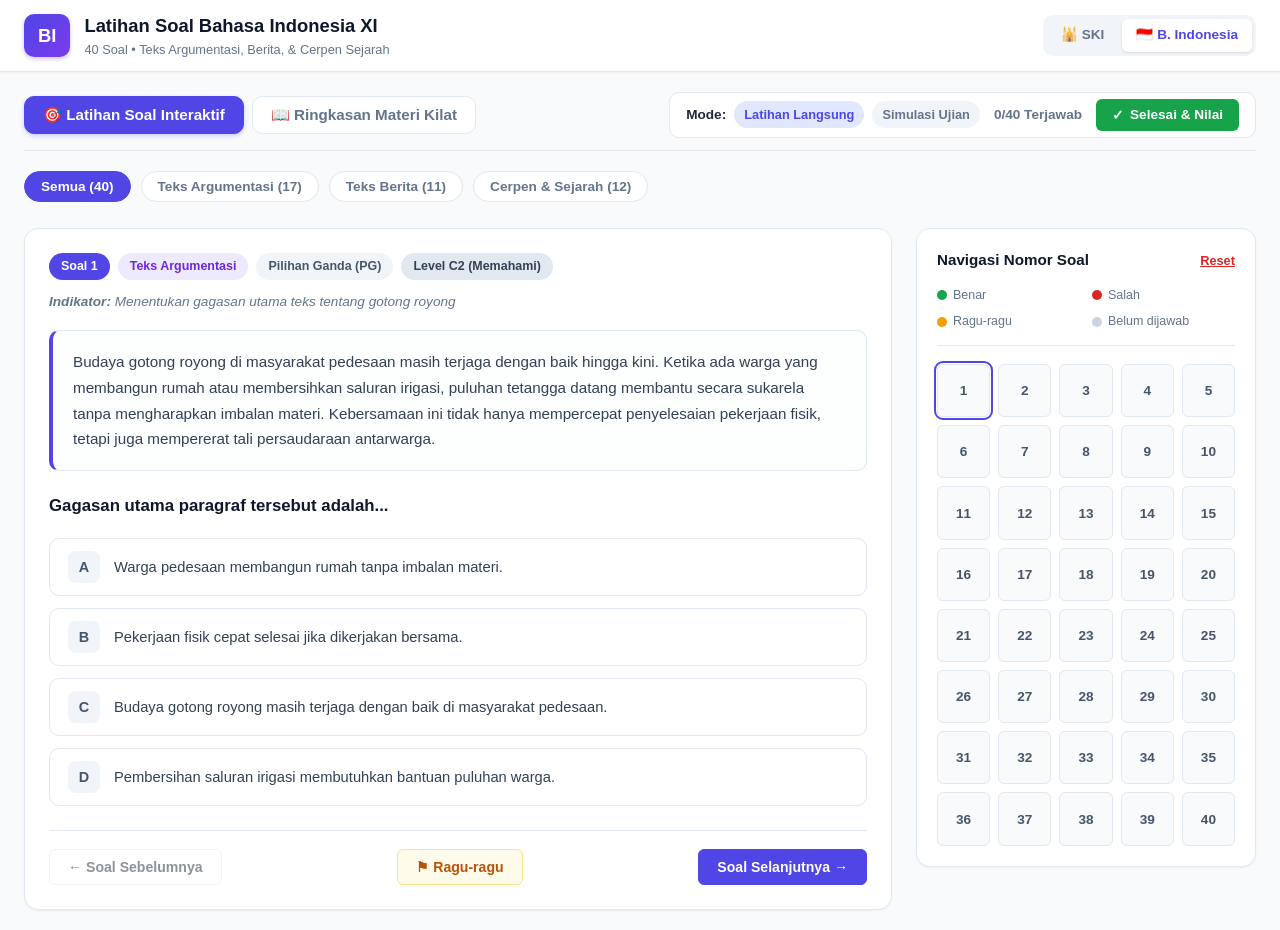
==== bahasa-indonesia.html @ 8806f946 "Add files via upload" ====
<!DOCTYPE html>
<html lang="id">
<head>
  <meta charset="UTF-8">
  <meta name="viewport" content="width=device-width, initial-scale=1.0">
  <title>Latihan Soal & Ringkasan Bahasa Indonesia Kelas XI</title>
  <link rel="stylesheet" href="style.css">
</head>
<body>

  <!-- TOP NAVBAR -->
  <header class="top-navbar">
    <a href="index.html" class="nav-brand">
      <div class="brand-badge" style="background: linear-gradient(135deg, #4f46e5, #7c3aed);">BI</div>
      <div class="brand-text">
        <h1>Latihan Soal Bahasa Indonesia XI</h1>
        <p>40 Soal • Teks Argumentasi, Berita, & Cerpen Sejarah</p>
      </div>
    </a>

    <div class="nav-actions">
      <!-- Switch Mapel -->
      <div class="subject-switch">
        <a href="ski.html" class="subject-btn">🕌 SKI</a>
        <a href="bahasa-indonesia.html" class="subject-btn active">🇮🇩 B. Indonesia</a>
      </div>
    </div>
  </header>

  <!-- MAIN CONTAINER -->
  <main class="app-container">

    <!-- VIEW TABS & MODE TOGGLE -->
    <div class="view-tabs">
      <div class="tab-group">
        <button id="tab-soal-btn" class="tab-btn active">🎯 Latihan Soal Interaktif</button>
        <button id="tab-ringkasan-btn" class="tab-btn">📖 Ringkasan Materi Kilat</button>
      </div>

      <div class="mode-control">
        <div class="mode-toggle">
          <span>Mode:</span>
          <span id="mode-latihan" class="mode-pill active" title="Tampilkan pembahasan langsung setelah memilih jawaban">Latihan Langsung</span>
          <span id="mode-ujian" class="mode-pill" title="Hitung nilai di akhir ujian">Simulasi Ujian</span>
        </div>
        <div class="progress-text" id="progress-count">0/40 Terjawab</div>
        <button id="finish-btn" class="finish-btn">
          <span>✓</span> Selesai & Nilai
        </button>
      </div>
    </div>

    <!-- VIEW 1: LATIHAN SOAL CBT -->
    <div id="view-soal">
      <!-- Kategori Filter Bar -->
      <div class="filter-bar" id="filter-bar">
        <!-- Rendered via JavaScript -->
      </div>

      <!-- CBT Quiz Grid (2 Kolom: Kiri Soal, Kanan Navigasi) -->
      <div class="quiz-grid">
        <!-- Kolom Kiri: Kartu Soal -->
        <section class="question-card">
          <div id="question-container">
            <!-- Rendered via JavaScript -->
          </div>

          <!-- Tombol Navigasi Bawah -->
          <div class="quiz-actions">
            <button id="btn-prev" class="action-btn">← Soal Sebelumnya</button>
            <button id="btn-doubt" class="action-btn btn-doubt">⚑ Ragu-ragu</button>
            <button id="btn-next" class="action-btn btn-primary">Soal Selanjutnya →</button>
          </div>
        </section>

        <!-- Kolom Kanan: Navigasi Nomor Soal -->
        <aside class="sidebar-nav">
          <div class="sidebar-header">
            <h3>Navigasi Nomor Soal</h3>
            <button id="reset-btn" class="reset-btn">Reset</button>
          </div>

          <!-- Legenda -->
          <div class="nav-legend">
            <div class="legend-item"><div class="legend-dot dot-green"></div> Benar</div>
            <div class="legend-item"><div class="legend-dot dot-red"></div> Salah</div>
            <div class="legend-item"><div class="legend-dot dot-yellow"></div> Ragu-ragu</div>
            <div class="legend-item"><div class="legend-dot dot-gray"></div> Belum dijawab</div>
          </div>

          <!-- Grid Nomor 1 - 40 -->
          <div class="number-grid" id="number-grid">
            <!-- Rendered via JavaScript -->
          </div>
        </aside>
      </div>
    </div>

    <!-- VIEW 2: RINGKASAN MATERI KILAT -->
    <div id="view-ringkasan" style="display: none;">
      <div class="summary-container" id="summary-content">
        <!-- Rendered via JavaScript -->
      </div>
    </div>

  </main>

  <!-- DATA & APP SCRIPTS -->
  <script src="data-indo.js"></script>
  <script src="app.js"></script>
  <script>
    document.addEventListener("DOMContentLoaded", () => {
      new ExamApp({
        subject: "INDO",
        summaryData: INDO_SUMMARY,
        questionsData: INDO_QUESTIONS,
        categories: ["Teks Argumentasi", "Teks Berita", "Cerpen & Sejarah"]
      });
    });
  </script>
</body>
</html>
---- style.css ----
/* STYLING PERSIS SESUAI KONSEP GAMBAR: BERSIH, CEPAT, SIMPLE, MINIMALIS */
:root {
  --primary: #4f46e5;
  --primary-light: #eef2ff;
  --primary-hover: #4338ca;
  --accent-purple: #7c3aed;
  --bg-main: #f8fafc;
  --bg-card: #ffffff;
  --text-main: #1e293b;
  --text-muted: #64748b;
  --border-color: #e2e8f0;
  --success: #16a34a;
  --success-bg: #f0fdf4;
  --danger: #dc2626;
  --danger-bg: #fef2f2;
  --warning: #f59e0b;
  --warning-bg: #fffbeb;
  --radius-sm: 6px;
  --radius-md: 10px;
  --radius-lg: 14px;
  --shadow-sm: 0 1px 2px rgba(0,0,0,0.05);
  --shadow-md: 0 4px 6px -1px rgba(0,0,0,0.07), 0 2px 4px -2px rgba(0,0,0,0.05);
}

* {
  box-sizing: border-box;
  margin: 0;
  padding: 0;
  font-family: -apple-system, BlinkMacSystemFont, "Segoe UI", Roboto, "Helvetica Neue", Arial, sans-serif;
}

body {
  background-color: var(--bg-main);
  color: var(--text-main);
  line-height: 1.5;
  min-height: 100vh;
}

/* TOP NAVBAR */
.top-navbar {
  background: #ffffff;
  border-bottom: 1px solid var(--border-color);
  padding: 12px 24px;
  display: flex;
  justify-content: space-between;
  align-items: center;
  position: sticky;
  top: 0;
  z-index: 100;
  box-shadow: var(--shadow-sm);
}

.nav-brand {
  display: flex;
  align-items: center;
  gap: 14px;
  text-decoration: none;
  color: inherit;
}

.brand-badge {
  background: linear-gradient(135deg, #4f46e5, #7c3aed);
  color: white;
  font-weight: 800;
  font-size: 1.15rem;
  padding: 8px 14px;
  border-radius: var(--radius-md);
  box-shadow: 0 2px 4px rgba(79, 70, 229, 0.3);
}

.brand-text h1 {
  font-size: 1.15rem;
  font-weight: 700;
  color: #0f172a;
}

.brand-text p {
  font-size: 0.8rem;
  color: var(--text-muted);
}

.nav-actions {
  display: flex;
  align-items: center;
  gap: 12px;
}

.subject-switch {
  display: flex;
  background: #f1f5f9;
  padding: 4px;
  border-radius: var(--radius-md);
  gap: 4px;
}

.subject-btn {
  padding: 6px 14px;
  border-radius: var(--radius-sm);
  font-size: 0.85rem;
  font-weight: 600;
  text-decoration: none;
  color: var(--text-muted);
  transition: all 0.2s;
  display: inline-flex;
  align-items: center;
  gap: 6px;
}

.subject-btn.active {
  background: white;
  color: var(--primary);
  box-shadow: 0 1px 3px rgba(0,0,0,0.1);
}

.subject-btn:hover:not(.active) {
  color: var(--text-main);
}

/* MAIN CONTAINER */
.app-container {
  max-width: 1300px;
  margin: 0 auto;
  padding: 20px 24px;
}

/* TAB BAR: RINGKASAN vs LATIHAN SOAL */
.view-tabs {
  display: flex;
  gap: 10px;
  margin-bottom: 20px;
  border-bottom: 1px solid var(--border-color);
  padding-bottom: 12px;
  align-items: center;
  justify-content: space-between;
  flex-wrap: wrap;
}

.tab-group {
  display: flex;
  gap: 8px;
}

.tab-btn {
  padding: 9px 18px;
  font-size: 0.95rem;
  font-weight: 600;
  border-radius: var(--radius-md);
  border: 1px solid var(--border-color);
  background: white;
  color: var(--text-muted);
  cursor: pointer;
  transition: all 0.2s;
  display: inline-flex;
  align-items: center;
  gap: 8px;
}

.tab-btn.active {
  background: var(--primary);
  color: white;
  border-color: var(--primary);
  box-shadow: 0 2px 4px rgba(79, 70, 229, 0.25);
}

.tab-btn:hover:not(.active) {
  background: #f8fafc;
  color: var(--text-main);
}

.mode-control {
  display: flex;
  align-items: center;
  gap: 14px;
  background: white;
  padding: 6px 16px;
  border-radius: var(--radius-md);
  border: 1px solid var(--border-color);
}

.mode-toggle {
  display: flex;
  align-items: center;
  gap: 8px;
  font-size: 0.85rem;
  font-weight: 600;
}

.mode-pill {
  cursor: pointer;
  padding: 4px 10px;
  border-radius: 20px;
  background: #f1f5f9;
  color: var(--text-muted);
  font-size: 0.8rem;
  transition: all 0.2s;
}

.mode-pill.active {
  background: #e0e7ff;
  color: var(--primary);
  font-weight: 700;
}

.finish-btn {
  background: #16a34a;
  color: white;
  border: none;
  padding: 8px 16px;
  border-radius: var(--radius-sm);
  font-weight: 600;
  font-size: 0.85rem;
  cursor: pointer;
  display: flex;
  align-items: center;
  gap: 6px;
  transition: all 0.2s;
}

.finish-btn:hover {
  background: #15803d;
}

.progress-text {
  font-size: 0.85rem;
  font-weight: 700;
  color: var(--text-muted);
}

/* FILTER PILLS (SESUAI GAMBAR) */
.filter-bar {
  display: flex;
  gap: 10px;
  margin-bottom: 20px;
  overflow-x: auto;
  padding-bottom: 6px;
}

.filter-pill {
  padding: 7px 16px;
  border-radius: 25px;
  font-size: 0.85rem;
  font-weight: 600;
  border: 1px solid var(--border-color);
  background: white;
  color: var(--text-muted);
  cursor: pointer;
  white-space: nowrap;
  transition: all 0.2s;
}

.filter-pill.active {
  background: var(--primary);
  color: white;
  border-color: var(--primary);
}

.filter-pill:hover:not(.active) {
  background: #f1f5f9;
  color: var(--text-main);
}

/* CBT QUIZ LAYOUT (2 KOLOM: KONTEN SOAL & NAVIGASI NOMOR) */
.quiz-grid {
  display: grid;
  grid-template-columns: 1fr 340px;
  gap: 24px;
  align-items: start;
}

@media (max-width: 950px) {
  .quiz-grid {
    grid-template-columns: 1fr;
  }
}

/* KARTU SOAL */
.question-card {
  background: white;
  border-radius: var(--radius-lg);
  border: 1px solid var(--border-color);
  padding: 24px;
  box-shadow: var(--shadow-sm);
}

.question-badges {
  display: flex;
  gap: 8px;
  align-items: center;
  flex-wrap: wrap;
  margin-bottom: 12px;
}

.badge {
  font-size: 0.78rem;
  font-weight: 700;
  padding: 4px 12px;
  border-radius: 20px;
}

.badge-number {
  background: var(--primary);
  color: white;
}

.badge-category {
  background: #ede9fe;
  color: #6d28d9;
}

.badge-type {
  background: #f1f5f9;
  color: #475569;
}

.badge-level {
  background: #e2e8f0;
  color: #334155;
}

.indicator-text {
  font-size: 0.85rem;
  color: var(--text-muted);
  margin-bottom: 18px;
  font-style: italic;
  display: flex;
  align-items: flex-start;
  gap: 6px;
}

/* BOKS STIMULUS (TEKS BACAAN DENGAN GARIS TEPI KIRI PURPLE) */
.stimulus-box {
  background: #fdfefe;
  border: 1px solid #e2e8f0;
  border-left: 4px solid var(--primary);
  border-radius: var(--radius-md);
  padding: 18px 20px;
  margin-bottom: 22px;
  font-size: 0.95rem;
  line-height: 1.7;
  color: #334155;
  white-space: pre-line;
}

.question-prompt {
  font-size: 1.05rem;
  font-weight: 700;
  color: #0f172a;
  margin-bottom: 20px;
  line-height: 1.5;
}

/* DAFTAR PILIHAN JAWABAN */
.options-list {
  display: flex;
  flex-direction: column;
  gap: 12px;
  margin-bottom: 24px;
}

.option-item {
  display: flex;
  align-items: center;
  gap: 14px;
  padding: 12px 18px;
  border: 1.5px solid var(--border-color);
  border-radius: var(--radius-md);
  background: white;
  cursor: pointer;
  transition: all 0.15s ease-in-out;
  user-select: none;
}

.option-item:hover {
  border-color: #cbd5e1;
  background: #f8fafc;
}

.option-item.selected {
  border-color: var(--primary);
  background: #f5f3ff;
}

.option-key {
  width: 32px;
  height: 32px;
  border-radius: 8px;
  background: #f1f5f9;
  color: #475569;
  font-weight: 700;
  font-size: 0.9rem;
  display: flex;
  align-items: center;
  justify-content: center;
  flex-shrink: 0;
  transition: all 0.15s;
}

.option-item.selected .option-key {
  background: var(--primary);
  color: white;
}

.option-text {
  font-size: 0.92rem;
  color: #334155;
  flex: 1;
}

/* JAWABAN BENAR & SALAH DI MODE LATIHAN */
.option-item.correct {
  border-color: var(--success);
  background: var(--success-bg);
}
.option-item.correct .option-key {
  background: var(--success);
  color: white;
}

.option-item.wrong {
  border-color: var(--danger);
  background: var(--danger-bg);
}
.option-item.wrong .option-key {
  background: var(--danger);
  color: white;
}

/* MULTI-SELECT CHECKBOX (PGK) */
.option-checkbox {
  width: 20px;
  height: 20px;
  accent-color: var(--primary);
  cursor: pointer;
  pointer-events: none;
}

/* PEMBAHASAN BOKS (INSTANT REVIEW) */
.explanation-card {
  margin-top: 18px;
  padding: 16px 20px;
  border-radius: var(--radius-md);
  background: #f8fafc;
  border: 1px solid #e2e8f0;
  font-size: 0.88rem;
  line-height: 1.6;
}

.explanation-card.show-correct {
  border-left: 4px solid var(--success);
  background: #f0fdf4;
}

.explanation-card.show-wrong {
  border-left: 4px solid var(--danger);
  background: #fef2f2;
}

.explanation-title {
  font-weight: 700;
  margin-bottom: 6px;
  display: flex;
  align-items: center;
  gap: 6px;
}

/* NAVIGASI KONTROL BAWAH SOAL */
.quiz-actions {
  display: flex;
  justify-content: space-between;
  align-items: center;
  gap: 12px;
  padding-top: 18px;
  border-top: 1px solid var(--border-color);
  flex-wrap: wrap;
}

.action-btn {
  padding: 9px 18px;
  border-radius: var(--radius-sm);
  font-size: 0.88rem;
  font-weight: 600;
  cursor: pointer;
  transition: all 0.2s;
  display: inline-flex;
  align-items: center;
  gap: 8px;
  border: 1px solid var(--border-color);
  background: white;
  color: var(--text-main);
}

.action-btn:hover:not(:disabled) {
  background: #f1f5f9;
}

.action-btn:disabled {
  opacity: 0.5;
  cursor: not-allowed;
}

.action-btn.btn-primary {
  background: var(--primary);
  color: white;
  border-color: var(--primary);
}

.action-btn.btn-primary:hover:not(:disabled) {
  background: var(--primary-hover);
}

.action-btn.btn-doubt {
  color: #b45309;
  border-color: #fde68a;
  background: #fffbeb;
}

.action-btn.btn-doubt.active {
  background: #f59e0b;
  color: white;
  border-color: #f59e0b;
}

/* SIDEBAR NAVIGASI NOMOR SOAL (PERSIS SESUAI GAMBAR) */
.sidebar-nav {
  background: white;
  border-radius: var(--radius-lg);
  border: 1px solid var(--border-color);
  padding: 20px;
  box-shadow: var(--shadow-sm);
  position: sticky;
  top: 85px;
}

.sidebar-header {
  display: flex;
  justify-content: space-between;
  align-items: center;
  margin-bottom: 14px;
}

.sidebar-header h3 {
  font-size: 0.95rem;
  font-weight: 700;
  color: #0f172a;
}

.reset-btn {
  background: none;
  border: none;
  color: var(--danger);
  font-size: 0.8rem;
  font-weight: 600;
  cursor: pointer;
  text-decoration: underline;
}

/* LEGENDA STATUS */
.nav-legend {
  display: grid;
  grid-template-columns: 1fr 1fr;
  gap: 8px 12px;
  font-size: 0.78rem;
  color: var(--text-muted);
  margin-bottom: 18px;
  padding-bottom: 14px;
  border-bottom: 1px solid var(--border-color);
}

.legend-item {
  display: flex;
  align-items: center;
  gap: 6px;
}

.legend-dot {
  width: 10px;
  height: 10px;
  border-radius: 50%;
}

.dot-green { background-color: var(--success); }
.dot-red { background-color: var(--danger); }
.dot-yellow { background-color: var(--warning); }
.dot-gray { background-color: #cbd5e1; }

/* GRID NOMOR SOAL */
.number-grid {
  display: grid;
  grid-template-columns: repeat(5, 1fr);
  gap: 8px;
}

.num-btn {
  aspect-ratio: 1;
  display: flex;
  align-items: center;
  justify-content: center;
  font-size: 0.85rem;
  font-weight: 600;
  border-radius: var(--radius-sm);
  border: 1px solid #e2e8f0;
  background: #f8fafc;
  color: #475569;
  cursor: pointer;
  transition: all 0.15s;
}

.num-btn:hover {
  border-color: var(--primary);
  background: #eef2ff;
}

.num-btn.current {
  outline: 2px solid var(--primary);
  outline-offset: 1px;
  font-weight: 800;
}

.num-btn.answered {
  background: #e2e8f0;
  color: #1e293b;
  font-weight: 700;
}

.num-btn.correct {
  background: var(--success);
  color: white;
  border-color: var(--success);
}

.num-btn.wrong {
  background: var(--danger);
  color: white;
  border-color: var(--danger);
}

.num-btn.doubt {
  background: var(--warning);
  color: white;
  border-color: var(--warning);
}

/* HALAMAN RINGKASAN MATERI */
.summary-container {
  display: flex;
  flex-direction: column;
  gap: 24px;
}

.summary-header-box {
  background: white;
  border-radius: var(--radius-lg);
  padding: 24px;
  border: 1px solid var(--border-color);
  box-shadow: var(--shadow-sm);
  display: flex;
  justify-content: space-between;
  align-items: center;
  flex-wrap: wrap;
  gap: 16px;
}

.summary-header-box h2 {
  font-size: 1.3rem;
  color: #0f172a;
  margin-bottom: 6px;
}

.summary-search {
  padding: 9px 16px;
  border-radius: var(--radius-md);
  border: 1px solid var(--border-color);
  font-size: 0.9rem;
  width: 320px;
  max-width: 100%;
}

.summary-card {
  background: white;
  border-radius: var(--radius-lg);
  border: 1px solid var(--border-color);
  padding: 24px;
  box-shadow: var(--shadow-sm);
}

.summary-category-title {
  font-size: 1.15rem;
  font-weight: 700;
  color: var(--primary);
  margin-bottom: 16px;
  display: flex;
  align-items: center;
  gap: 10px;
  border-bottom: 2px solid #eef2ff;
  padding-bottom: 10px;
}

.summary-points-list {
  list-style: none;
  display: flex;
  flex-direction: column;
  gap: 12px;
}

.summary-points-list li {
  font-size: 0.93rem;
  line-height: 1.65;
  color: #334155;
  padding-left: 18px;
  position: relative;
}

.summary-points-list li::before {
  content: "•";
  color: var(--primary);
  font-weight: bold;
  font-size: 1.2rem;
  position: absolute;
  left: 0;
  top: -2px;
}

/* TABEL KISI-KISI KILAT */
.kisi-table-box {
  margin-top: 24px;
  overflow-x: auto;
  background: white;
  border-radius: var(--radius-lg);
  border: 1px solid var(--border-color);
  padding: 20px;
}

.kisi-table {
  width: 100%;
  border-collapse: collapse;
  font-size: 0.85rem;
}

.kisi-table th {
  background: #f8fafc;
  color: #334155;
  font-weight: 700;
  padding: 10px 12px;
  text-align: left;
  border-bottom: 2px solid var(--border-color);
}

.kisi-table td {
  padding: 10px 12px;
  border-bottom: 1px solid var(--border-color);
  color: #475569;
  vertical-align: top;
}

.kisi-table tr:hover {
  background: #fdfdfe;
}

/* MODAL HASIL NILAI */
.modal-overlay {
  position: fixed;
  top: 0;
  left: 0;
  right: 0;
  bottom: 0;
  background: rgba(15, 23, 42, 0.6);
  display: flex;
  align-items: center;
  justify-content: center;
  z-index: 1000;
  backdrop-filter: blur(4px);
}

.modal-content {
  background: white;
  border-radius: var(--radius-lg);
  padding: 30px;
  max-width: 480px;
  width: 90%;
  text-align: center;
  box-shadow: 0 20px 25px -5px rgba(0, 0, 0, 0.2);
}

.score-circle {
  width: 110px;
  height: 110px;
  border-radius: 50%;
  background: #eef2ff;
  border: 4px solid var(--primary);
  display: flex;
  flex-direction: column;
  align-items: center;
  justify-content: center;
  margin: 16px auto;
}

.score-num {
  font-size: 2rem;
  font-weight: 800;
  color: var(--primary);
  line-height: 1;
}

.score-label {
  font-size: 0.75rem;
  color: var(--text-muted);
  text-transform: uppercase;
  font-weight: 600;
}

.modal-stats {
  display: grid;
  grid-template-columns: repeat(3, 1fr);
  gap: 12px;
  margin: 20px 0;
  background: #f8fafc;
  padding: 14px;
  border-radius: var(--radius-md);
}

.stat-item h4 {
  font-size: 1.3rem;
  font-weight: 700;
}

.stat-item p {
  font-size: 0.75rem;
  color: var(--text-muted);
}

.modal-buttons {
  display: flex;
  gap: 10px;
  justify-content: center;
}

/* PORTAL HOME INDEX */
.portal-hero {
  text-align: center;
  padding: 40px 20px 30px;
}

.portal-hero h1 {
  font-size: 2rem;
  font-weight: 800;
  color: #0f172a;
  margin-bottom: 10px;
}

.portal-hero p {
  font-size: 1.05rem;
  color: var(--text-muted);
  max-width: 650px;
  margin: 0 auto;
}

.portal-grid {
  display: grid;
  grid-template-columns: repeat(auto-fit, minmax(320px, 1fr));
  gap: 24px;
  margin-top: 30px;
}

.portal-card {
  background: white;
  border-radius: var(--radius-lg);
  border: 1px solid var(--border-color);
  padding: 28px;
  box-shadow: var(--shadow-sm);
  transition: all 0.2s ease-in-out;
  display: flex;
  flex-direction: column;
  justify-content: space-between;
}

.portal-card:hover {
  transform: translateY(-3px);
  box-shadow: var(--shadow-md);
  border-color: #cbd5e1;
}

.card-badge-top {
  display: inline-flex;
  align-items: center;
  gap: 6px;
  font-size: 0.8rem;
  font-weight: 700;
  padding: 4px 10px;
  border-radius: 20px;
  margin-bottom: 14px;
}

.badge-ski {
  background: #ecfdf5;
  color: #047857;
}

.badge-indo {
  background: #eff6ff;
  color: #1d4ed8;
}

.portal-card h2 {
  font-size: 1.35rem;
  margin-bottom: 8px;
  color: #0f172a;
}

.portal-card p {
  font-size: 0.9rem;
  color: var(--text-muted);
  line-height: 1.6;
  margin-bottom: 20px;
}

.portal-btn-row {
  display: flex;
  gap: 10px;
  flex-wrap: wrap;
}

.portal-btn {
  flex: 1;
  text-align: center;
  padding: 10px 16px;
  border-radius: var(--radius-md);
  font-size: 0.88rem;
  font-weight: 600;
  text-decoration: none;
  transition: all 0.2s;
  display: inline-flex;
  align-items: center;
  justify-content: center;
  gap: 6px;
}

.btn-primary-card {
  background: var(--primary);
  color: white;
}
.btn-primary-card:hover {
  background: var(--primary-hover);
}

.btn-secondary-card {
  background: #f1f5f9;
  color: #334155;
}
.btn-secondary-card:hover {
  background: #e2e8f0;
}
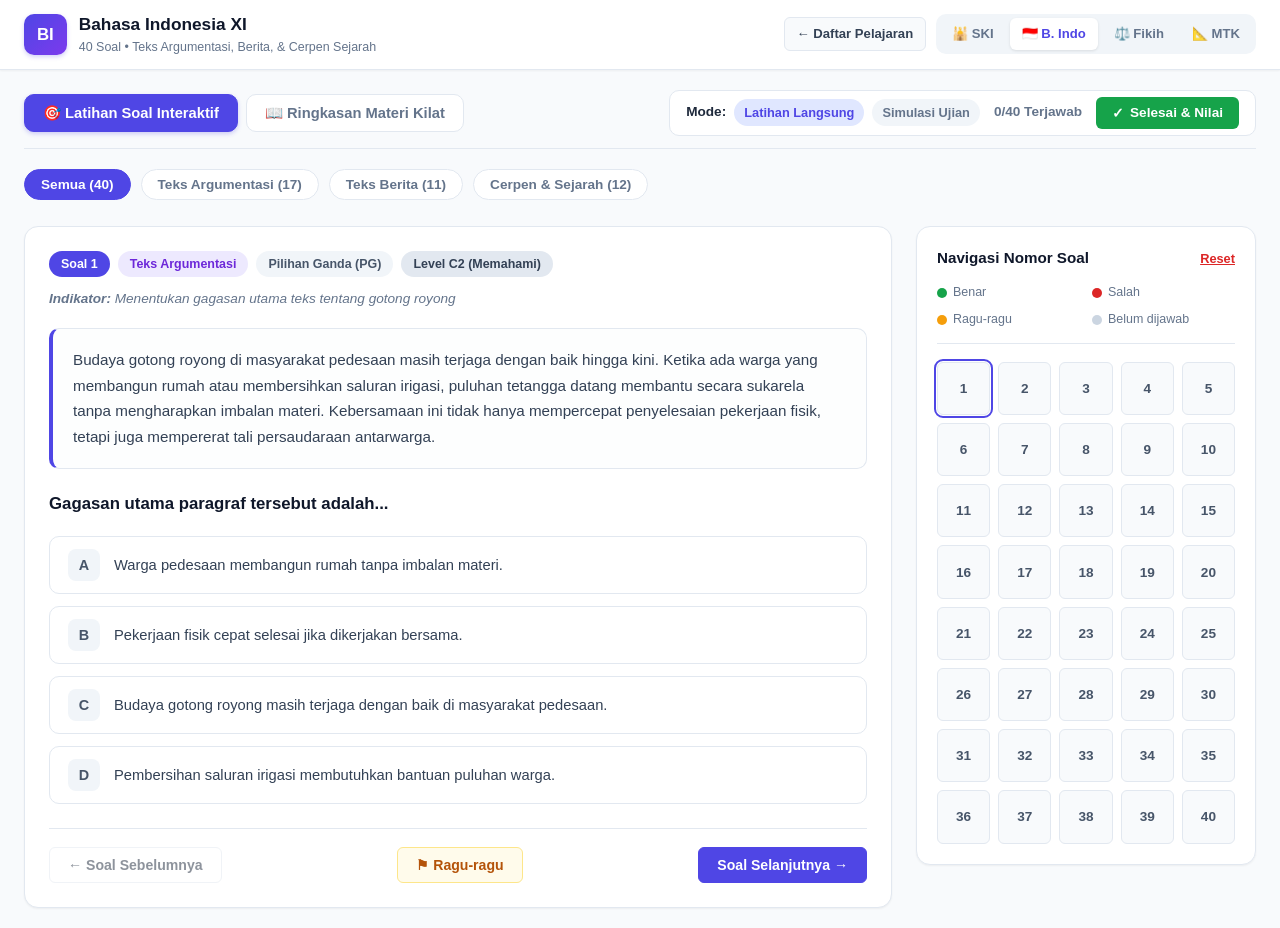
==== commit df9c5747: "Add files via upload" ====
--- a/bahasa-indonesia.html
+++ b/bahasa-indonesia.html
@@ -3,34 +3,32 @@
 <head>
   <meta charset="UTF-8">
   <meta name="viewport" content="width=device-width, initial-scale=1.0">
-  <title>Latihan Soal & Ringkasan Bahasa Indonesia Kelas XI</title>
+  <title>Pelajaran Bahasa Indonesia Kelas XI - Ringkasan & Latihan Soal</title>
   <link rel="stylesheet" href="style.css">
 </head>
 <body>
 
-  <!-- TOP NAVBAR -->
   <header class="top-navbar">
     <a href="index.html" class="nav-brand">
       <div class="brand-badge" style="background: linear-gradient(135deg, #4f46e5, #7c3aed);">BI</div>
       <div class="brand-text">
-        <h1>Latihan Soal Bahasa Indonesia XI</h1>
+        <h1>Bahasa Indonesia XI</h1>
         <p>40 Soal • Teks Argumentasi, Berita, & Cerpen Sejarah</p>
       </div>
     </a>
 
     <div class="nav-actions">
-      <!-- Switch Mapel -->
+      <a href="index.html" class="back-home-btn">← Daftar Pelajaran</a>
       <div class="subject-switch">
         <a href="ski.html" class="subject-btn">🕌 SKI</a>
-        <a href="bahasa-indonesia.html" class="subject-btn active">🇮🇩 B. Indonesia</a>
+        <a href="bahasa-indonesia.html" class="subject-btn active">🇮🇩 B. Indo</a>
+        <a href="fikih.html" class="subject-btn">⚖️ Fikih</a>
+        <a href="matematika.html" class="subject-btn">📐 MTK</a>
       </div>
     </div>
   </header>
 
-  <!-- MAIN CONTAINER -->
   <main class="app-container">
-
-    <!-- VIEW TABS & MODE TOGGLE -->
     <div class="view-tabs">
       <div class="tab-group">
         <button id="tab-soal-btn" class="tab-btn active">🎯 Latihan Soal Interaktif</button>
@@ -40,32 +38,19 @@
       <div class="mode-control">
         <div class="mode-toggle">
           <span>Mode:</span>
-          <span id="mode-latihan" class="mode-pill active" title="Tampilkan pembahasan langsung setelah memilih jawaban">Latihan Langsung</span>
-          <span id="mode-ujian" class="mode-pill" title="Hitung nilai di akhir ujian">Simulasi Ujian</span>
+          <span id="mode-latihan" class="mode-pill active">Latihan Langsung</span>
+          <span id="mode-ujian" class="mode-pill">Simulasi Ujian</span>
         </div>
         <div class="progress-text" id="progress-count">0/40 Terjawab</div>
-        <button id="finish-btn" class="finish-btn">
-          <span>✓</span> Selesai & Nilai
-        </button>
+        <button id="finish-btn" class="finish-btn"><span>✓</span> Selesai & Nilai</button>
       </div>
     </div>
 
-    <!-- VIEW 1: LATIHAN SOAL CBT -->
     <div id="view-soal">
-      <!-- Kategori Filter Bar -->
-      <div class="filter-bar" id="filter-bar">
-        <!-- Rendered via JavaScript -->
-      </div>
-
-      <!-- CBT Quiz Grid (2 Kolom: Kiri Soal, Kanan Navigasi) -->
+      <div class="filter-bar" id="filter-bar"></div>
       <div class="quiz-grid">
-        <!-- Kolom Kiri: Kartu Soal -->
         <section class="question-card">
-          <div id="question-container">
-            <!-- Rendered via JavaScript -->
-          </div>
-
-          <!-- Tombol Navigasi Bawah -->
+          <div id="question-container"></div>
           <div class="quiz-actions">
             <button id="btn-prev" class="action-btn">← Soal Sebelumnya</button>
             <button id="btn-doubt" class="action-btn btn-doubt">⚑ Ragu-ragu</button>
@@ -73,39 +58,27 @@
           </div>
         </section>
 
-        <!-- Kolom Kanan: Navigasi Nomor Soal -->
         <aside class="sidebar-nav">
           <div class="sidebar-header">
             <h3>Navigasi Nomor Soal</h3>
             <button id="reset-btn" class="reset-btn">Reset</button>
           </div>
-
-          <!-- Legenda -->
           <div class="nav-legend">
             <div class="legend-item"><div class="legend-dot dot-green"></div> Benar</div>
             <div class="legend-item"><div class="legend-dot dot-red"></div> Salah</div>
             <div class="legend-item"><div class="legend-dot dot-yellow"></div> Ragu-ragu</div>
             <div class="legend-item"><div class="legend-dot dot-gray"></div> Belum dijawab</div>
           </div>
-
-          <!-- Grid Nomor 1 - 40 -->
-          <div class="number-grid" id="number-grid">
-            <!-- Rendered via JavaScript -->
-          </div>
+          <div class="number-grid" id="number-grid"></div>
         </aside>
       </div>
     </div>
 
-    <!-- VIEW 2: RINGKASAN MATERI KILAT -->
     <div id="view-ringkasan" style="display: none;">
-      <div class="summary-container" id="summary-content">
-        <!-- Rendered via JavaScript -->
-      </div>
+      <div class="summary-container" id="summary-content"></div>
     </div>
-
   </main>
 
-  <!-- DATA & APP SCRIPTS -->
   <script src="data-indo.js"></script>
   <script src="app.js"></script>
   <script>
@@ -119,4 +92,4 @@
     });
   </script>
 </body>
-</html>
+</html>
--- a/style.css
+++ b/style.css
@@ -1,9 +1,8 @@
-/* STYLING PERSIS SESUAI KONSEP GAMBAR: BERSIH, CEPAT, SIMPLE, MINIMALIS */
+/* STYLING BERSIH, CEPAT, MINIMALIS, & RESPONSIF */
 :root {
   --primary: #4f46e5;
   --primary-light: #eef2ff;
   --primary-hover: #4338ca;
-  --accent-purple: #7c3aed;
   --bg-main: #f8fafc;
   --bg-card: #ffffff;
   --text-main: #1e293b;
@@ -53,7 +52,7 @@
 .nav-brand {
   display: flex;
   align-items: center;
-  gap: 14px;
+  gap: 12px;
   text-decoration: none;
   color: inherit;
 }
@@ -62,27 +61,45 @@
   background: linear-gradient(135deg, #4f46e5, #7c3aed);
   color: white;
   font-weight: 800;
-  font-size: 1.15rem;
-  padding: 8px 14px;
+  font-size: 1.05rem;
+  padding: 8px 13px;
   border-radius: var(--radius-md);
-  box-shadow: 0 2px 4px rgba(79, 70, 229, 0.3);
+  box-shadow: 0 2px 4px rgba(79, 70, 229, 0.25);
 }
 
 .brand-text h1 {
-  font-size: 1.15rem;
+  font-size: 1.08rem;
   font-weight: 700;
   color: #0f172a;
 }
 
 .brand-text p {
-  font-size: 0.8rem;
+  font-size: 0.78rem;
   color: var(--text-muted);
 }
 
 .nav-actions {
   display: flex;
   align-items: center;
-  gap: 12px;
+  gap: 10px;
+}
+
+.back-home-btn {
+  padding: 6px 12px;
+  border-radius: var(--radius-sm);
+  font-size: 0.82rem;
+  font-weight: 600;
+  text-decoration: none;
+  background: #f8fafc;
+  color: #334155;
+  border: 1px solid var(--border-color);
+  transition: all 0.15s;
+}
+
+.back-home-btn:hover {
+  background: #eef2ff;
+  color: var(--primary);
+  border-color: #c7d2fe;
 }
 
 .subject-switch {
@@ -91,19 +108,21 @@
   padding: 4px;
   border-radius: var(--radius-md);
   gap: 4px;
+  overflow-x: auto;
 }
 
 .subject-btn {
-  padding: 6px 14px;
+  padding: 6px 12px;
   border-radius: var(--radius-sm);
-  font-size: 0.85rem;
+  font-size: 0.82rem;
   font-weight: 600;
   text-decoration: none;
   color: var(--text-muted);
   transition: all 0.2s;
   display: inline-flex;
   align-items: center;
-  gap: 6px;
+  gap: 5px;
+  white-space: nowrap;
 }
 
 .subject-btn.active {
@@ -142,7 +161,7 @@
 
 .tab-btn {
   padding: 9px 18px;
-  font-size: 0.95rem;
+  font-size: 0.92rem;
   font-weight: 600;
   border-radius: var(--radius-md);
   border: 1px solid var(--border-color);
@@ -226,7 +245,7 @@
   color: var(--text-muted);
 }
 
-/* FILTER PILLS (SESUAI GAMBAR) */
+/* FILTER PILLS */
 .filter-bar {
   display: flex;
   gap: 10px;
@@ -259,7 +278,7 @@
   color: var(--text-main);
 }
 
-/* CBT QUIZ LAYOUT (2 KOLOM: KONTEN SOAL & NAVIGASI NOMOR) */
+/* CBT QUIZ LAYOUT */
 .quiz-grid {
   display: grid;
   grid-template-columns: 1fr 340px;
@@ -267,12 +286,6 @@
   align-items: start;
 }
 
-@media (max-width: 950px) {
-  .quiz-grid {
-    grid-template-columns: 1fr;
-  }
-}
-
 /* KARTU SOAL */
 .question-card {
   background: white;
@@ -315,6 +328,21 @@
 .badge-level {
   background: #e2e8f0;
   color: #334155;
+}
+
+/* BADGE STATUS HASIL JAWABAN DI POJOK KANAN HEADER SOAL */
+.badge-result-correct {
+  margin-left: auto;
+  background: #dcfce7;
+  color: #15803d;
+  border: 1px solid #86efac;
+}
+
+.badge-result-wrong {
+  margin-left: auto;
+  background: #fee2e2;
+  color: #b91c1c;
+  border: 1px solid #fca5a5;
 }
 
 .indicator-text {
@@ -327,7 +355,6 @@
   gap: 6px;
 }
 
-/* BOKS STIMULUS (TEKS BACAAN DENGAN GARIS TEPI KIRI PURPLE) */
 .stimulus-box {
   background: #fdfefe;
   border: 1px solid #e2e8f0;
@@ -366,7 +393,7 @@
   border-radius: var(--radius-md);
   background: white;
   cursor: pointer;
-  transition: all 0.15s ease-in-out;
+  transition: border-color 0.15s ease, background-color 0.15s ease;
   user-select: none;
 }
 
@@ -406,6 +433,33 @@
   flex: 1;
 }
 
+/* INDIKATOR TULISAN BENAR / SALAH DI POJOK KANAN OPSI */
+.option-status-badge {
+  margin-left: auto;
+  font-size: 0.76rem;
+  font-weight: 700;
+  padding: 4px 10px;
+  border-radius: 20px;
+  white-space: nowrap;
+  flex-shrink: 0;
+}
+
+.option-status-badge.badge-correct {
+  background: #16a34a;
+  color: #ffffff;
+}
+
+.option-status-badge.badge-wrong {
+  background: #dc2626;
+  color: #ffffff;
+}
+
+.option-status-badge.badge-key {
+  background: #dcfce7;
+  color: #15803d;
+  border: 1px solid #86efac;
+}
+
 /* JAWABAN BENAR & SALAH DI MODE LATIHAN */
 .option-item.correct {
   border-color: var(--success);
@@ -413,6 +467,15 @@
 }
 .option-item.correct .option-key {
   background: var(--success);
+  color: white;
+}
+
+.option-item.correct-key {
+  border-color: #86efac;
+  background: #f0fdf4;
+}
+.option-item.correct-key .option-key {
+  background: #22c55e;
   color: white;
 }
 
@@ -432,9 +495,10 @@
   accent-color: var(--primary);
   cursor: pointer;
   pointer-events: none;
-}
-
-/* PEMBAHASAN BOKS (INSTANT REVIEW) */
+  flex-shrink: 0;
+}
+
+/* PEMBAHASAN BOKS */
 .explanation-card {
   margin-top: 18px;
   padding: 16px 20px;
@@ -520,7 +584,7 @@
   border-color: #f59e0b;
 }
 
-/* SIDEBAR NAVIGASI NOMOR SOAL (PERSIS SESUAI GAMBAR) */
+/* SIDEBAR NAVIGASI NOMOR SOAL */
 .sidebar-nav {
   background: white;
   border-radius: var(--radius-lg);
@@ -554,7 +618,6 @@
   text-decoration: underline;
 }
 
-/* LEGENDA STATUS */
 .nav-legend {
   display: grid;
   grid-template-columns: 1fr 1fr;
@@ -583,7 +646,6 @@
 .dot-yellow { background-color: var(--warning); }
 .dot-gray { background-color: #cbd5e1; }
 
-/* GRID NOMOR SOAL */
 .number-grid {
   display: grid;
   grid-template-columns: repeat(5, 1fr);
@@ -661,9 +723,9 @@
 }
 
 .summary-header-box h2 {
-  font-size: 1.3rem;
+  font-size: 1.25rem;
   color: #0f172a;
-  margin-bottom: 6px;
+  margin-bottom: 4px;
 }
 
 .summary-search {
@@ -684,7 +746,7 @@
 }
 
 .summary-category-title {
-  font-size: 1.15rem;
+  font-size: 1.12rem;
   font-weight: 700;
   color: var(--primary);
   margin-bottom: 16px;
@@ -699,7 +761,7 @@
   list-style: none;
   display: flex;
   flex-direction: column;
-  gap: 12px;
+  gap: 10px;
 }
 
 .summary-points-list li {
@@ -722,7 +784,7 @@
 
 /* TABEL KISI-KISI KILAT */
 .kisi-table-box {
-  margin-top: 24px;
+  margin-top: 8px;
   overflow-x: auto;
   background: white;
   border-radius: var(--radius-lg);
@@ -834,118 +896,81 @@
   justify-content: center;
 }
 
-/* PORTAL HOME INDEX */
-.portal-hero {
-  text-align: center;
-  padding: 40px 20px 30px;
-}
-
-.portal-hero h1 {
-  font-size: 2rem;
-  font-weight: 800;
-  color: #0f172a;
-  margin-bottom: 10px;
-}
-
-.portal-hero p {
-  font-size: 1.05rem;
-  color: var(--text-muted);
-  max-width: 650px;
-  margin: 0 auto;
-}
-
-.portal-grid {
-  display: grid;
-  grid-template-columns: repeat(auto-fit, minmax(320px, 1fr));
-  gap: 24px;
-  margin-top: 30px;
-}
-
-.portal-card {
-  background: white;
-  border-radius: var(--radius-lg);
-  border: 1px solid var(--border-color);
-  padding: 28px;
-  box-shadow: var(--shadow-sm);
-  transition: all 0.2s ease-in-out;
-  display: flex;
-  flex-direction: column;
-  justify-content: space-between;
-}
-
-.portal-card:hover {
-  transform: translateY(-3px);
-  box-shadow: var(--shadow-md);
-  border-color: #cbd5e1;
-}
-
-.card-badge-top {
-  display: inline-flex;
-  align-items: center;
-  gap: 6px;
-  font-size: 0.8rem;
-  font-weight: 700;
-  padding: 4px 10px;
-  border-radius: 20px;
-  margin-bottom: 14px;
-}
-
-.badge-ski {
-  background: #ecfdf5;
-  color: #047857;
-}
-
-.badge-indo {
-  background: #eff6ff;
-  color: #1d4ed8;
-}
-
-.portal-card h2 {
-  font-size: 1.35rem;
-  margin-bottom: 8px;
-  color: #0f172a;
-}
-
-.portal-card p {
-  font-size: 0.9rem;
-  color: var(--text-muted);
-  line-height: 1.6;
-  margin-bottom: 20px;
-}
-
-.portal-btn-row {
-  display: flex;
-  gap: 10px;
-  flex-wrap: wrap;
-}
-
-.portal-btn {
-  flex: 1;
-  text-align: center;
-  padding: 10px 16px;
-  border-radius: var(--radius-md);
-  font-size: 0.88rem;
-  font-weight: 600;
-  text-decoration: none;
-  transition: all 0.2s;
-  display: inline-flex;
-  align-items: center;
-  justify-content: center;
-  gap: 6px;
-}
-
-.btn-primary-card {
-  background: var(--primary);
-  color: white;
-}
-.btn-primary-card:hover {
-  background: var(--primary-hover);
-}
-
-.btn-secondary-card {
-  background: #f1f5f9;
-  color: #334155;
-}
-.btn-secondary-card:hover {
-  background: #e2e8f0;
-}
+@media (max-width: 950px) {
+  .quiz-grid {
+    grid-template-columns: 1fr;
+  }
+  .sidebar-nav {
+    position: static;
+    margin-top: 16px;
+  }
+}
+
+@media (max-width: 640px) {
+  .top-navbar {
+    padding: 10px 14px;
+    flex-direction: column;
+    align-items: stretch;
+    gap: 10px;
+  }
+  .nav-actions {
+    flex-direction: column;
+    align-items: stretch;
+  }
+  .subject-switch {
+    width: 100%;
+    justify-content: space-between;
+  }
+  .subject-btn {
+    flex: 1;
+    justify-content: center;
+    font-size: 0.78rem;
+    padding: 6px 6px;
+  }
+  .app-container {
+    padding: 12px 14px;
+  }
+  .view-tabs {
+    flex-direction: column;
+    align-items: stretch;
+    gap: 12px;
+  }
+  .tab-group {
+    width: 100%;
+  }
+  .tab-btn {
+    flex: 1;
+    justify-content: center;
+    font-size: 0.85rem;
+    padding: 8px 10px;
+  }
+  .mode-control {
+    justify-content: space-between;
+    flex-wrap: wrap;
+    gap: 8px;
+    padding: 8px 12px;
+  }
+  .question-card {
+    padding: 16px;
+  }
+  .option-item {
+    padding: 10px 12px;
+    flex-wrap: wrap;
+  }
+  .badge-result-correct,
+  .badge-result-wrong {
+    margin-left: 0;
+  }
+  .number-grid {
+    grid-template-columns: repeat(8, 1fr);
+    gap: 6px;
+  }
+  .quiz-actions {
+    flex-direction: column;
+    gap: 8px;
+  }
+  .action-btn {
+    width: 100%;
+    justify-content: center;
+  }
+}
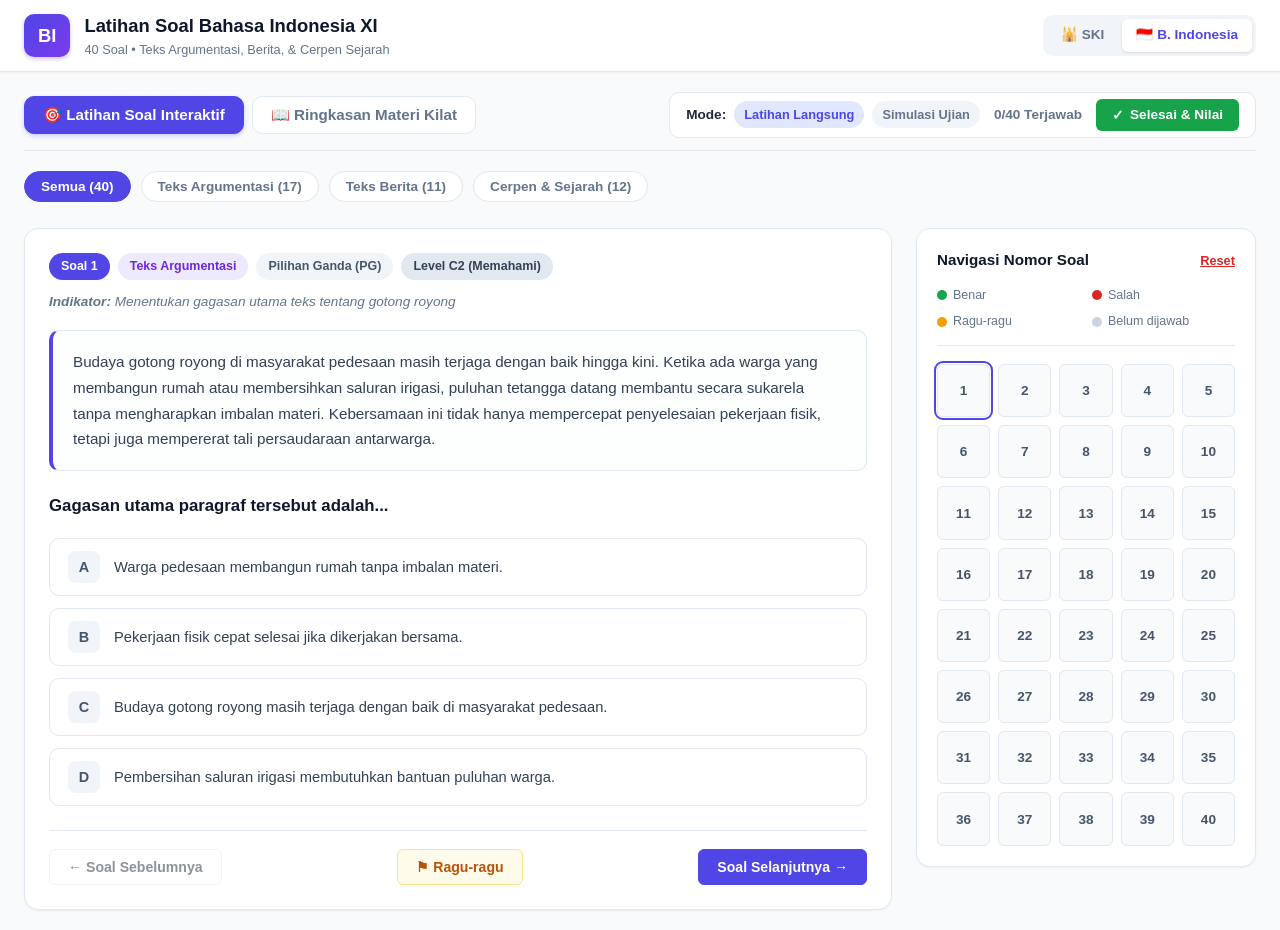
==== commit 5cff3305: "Add files via upload" ====
--- a/bahasa-indonesia.html
+++ b/bahasa-indonesia.html
@@ -1,34 +1,1066 @@
-<!DOCTYPE html>
+﻿<!DOCTYPE html>
 <html lang="id">
 <head>
   <meta charset="UTF-8">
   <meta name="viewport" content="width=device-width, initial-scale=1.0">
-  <title>Pelajaran Bahasa Indonesia Kelas XI - Ringkasan & Latihan Soal</title>
-  <link rel="stylesheet" href="style.css">
+  <title>Latihan Soal & Ringkasan Bahasa Indonesia Kelas XI</title>
+  <style>
+/* STYLING PERSIS SESUAI KONSEP GAMBAR: BERSIH, CEPAT, SIMPLE, MINIMALIS */
+:root {
+  --primary: #4f46e5;
+  --primary-light: #eef2ff;
+  --primary-hover: #4338ca;
+  --accent-purple: #7c3aed;
+  --bg-main: #f8fafc;
+  --bg-card: #ffffff;
+  --text-main: #1e293b;
+  --text-muted: #64748b;
+  --border-color: #e2e8f0;
+  --success: #16a34a;
+  --success-bg: #f0fdf4;
+  --danger: #dc2626;
+  --danger-bg: #fef2f2;
+  --warning: #f59e0b;
+  --warning-bg: #fffbeb;
+  --radius-sm: 6px;
+  --radius-md: 10px;
+  --radius-lg: 14px;
+  --shadow-sm: 0 1px 2px rgba(0,0,0,0.05);
+  --shadow-md: 0 4px 6px -1px rgba(0,0,0,0.07), 0 2px 4px -2px rgba(0,0,0,0.05);
+}
+
+* {
+  box-sizing: border-box;
+  margin: 0;
+  padding: 0;
+  font-family: -apple-system, BlinkMacSystemFont, "Segoe UI", Roboto, "Helvetica Neue", Arial, sans-serif;
+}
+
+body {
+  background-color: var(--bg-main);
+  color: var(--text-main);
+  line-height: 1.5;
+  min-height: 100vh;
+}
+
+/* TOP NAVBAR */
+.top-navbar {
+  background: #ffffff;
+  border-bottom: 1px solid var(--border-color);
+  padding: 12px 24px;
+  display: flex;
+  justify-content: space-between;
+  align-items: center;
+  position: sticky;
+  top: 0;
+  z-index: 100;
+  box-shadow: var(--shadow-sm);
+}
+
+.nav-brand {
+  display: flex;
+  align-items: center;
+  gap: 14px;
+  text-decoration: none;
+  color: inherit;
+}
+
+.brand-badge {
+  background: linear-gradient(135deg, #4f46e5, #7c3aed);
+  color: white;
+  font-weight: 800;
+  font-size: 1.15rem;
+  padding: 8px 14px;
+  border-radius: var(--radius-md);
+  box-shadow: 0 2px 4px rgba(79, 70, 229, 0.3);
+}
+
+.brand-text h1 {
+  font-size: 1.15rem;
+  font-weight: 700;
+  color: #0f172a;
+}
+
+.brand-text p {
+  font-size: 0.8rem;
+  color: var(--text-muted);
+}
+
+.nav-actions {
+  display: flex;
+  align-items: center;
+  gap: 12px;
+}
+
+.subject-switch {
+  display: flex;
+  background: #f1f5f9;
+  padding: 4px;
+  border-radius: var(--radius-md);
+  gap: 4px;
+}
+
+.subject-btn {
+  padding: 6px 14px;
+  border-radius: var(--radius-sm);
+  font-size: 0.85rem;
+  font-weight: 600;
+  text-decoration: none;
+  color: var(--text-muted);
+  transition: all 0.2s;
+  display: inline-flex;
+  align-items: center;
+  gap: 6px;
+}
+
+.subject-btn.active {
+  background: white;
+  color: var(--primary);
+  box-shadow: 0 1px 3px rgba(0,0,0,0.1);
+}
+
+.subject-btn:hover:not(.active) {
+  color: var(--text-main);
+}
+
+/* MAIN CONTAINER */
+.app-container {
+  max-width: 1300px;
+  margin: 0 auto;
+  padding: 20px 24px;
+}
+
+/* TAB BAR: RINGKASAN vs LATIHAN SOAL */
+.view-tabs {
+  display: flex;
+  gap: 10px;
+  margin-bottom: 20px;
+  border-bottom: 1px solid var(--border-color);
+  padding-bottom: 12px;
+  align-items: center;
+  justify-content: space-between;
+  flex-wrap: wrap;
+}
+
+.tab-group {
+  display: flex;
+  gap: 8px;
+}
+
+.tab-btn {
+  padding: 9px 18px;
+  font-size: 0.95rem;
+  font-weight: 600;
+  border-radius: var(--radius-md);
+  border: 1px solid var(--border-color);
+  background: white;
+  color: var(--text-muted);
+  cursor: pointer;
+  transition: all 0.2s;
+  display: inline-flex;
+  align-items: center;
+  gap: 8px;
+}
+
+.tab-btn.active {
+  background: var(--primary);
+  color: white;
+  border-color: var(--primary);
+  box-shadow: 0 2px 4px rgba(79, 70, 229, 0.25);
+}
+
+.tab-btn:hover:not(.active) {
+  background: #f8fafc;
+  color: var(--text-main);
+}
+
+.mode-control {
+  display: flex;
+  align-items: center;
+  gap: 14px;
+  background: white;
+  padding: 6px 16px;
+  border-radius: var(--radius-md);
+  border: 1px solid var(--border-color);
+}
+
+.mode-toggle {
+  display: flex;
+  align-items: center;
+  gap: 8px;
+  font-size: 0.85rem;
+  font-weight: 600;
+}
+
+.mode-pill {
+  cursor: pointer;
+  padding: 4px 10px;
+  border-radius: 20px;
+  background: #f1f5f9;
+  color: var(--text-muted);
+  font-size: 0.8rem;
+  transition: all 0.2s;
+}
+
+.mode-pill.active {
+  background: #e0e7ff;
+  color: var(--primary);
+  font-weight: 700;
+}
+
+.finish-btn {
+  background: #16a34a;
+  color: white;
+  border: none;
+  padding: 8px 16px;
+  border-radius: var(--radius-sm);
+  font-weight: 600;
+  font-size: 0.85rem;
+  cursor: pointer;
+  display: flex;
+  align-items: center;
+  gap: 6px;
+  transition: all 0.2s;
+}
+
+.finish-btn:hover {
+  background: #15803d;
+}
+
+.progress-text {
+  font-size: 0.85rem;
+  font-weight: 700;
+  color: var(--text-muted);
+}
+
+/* FILTER PILLS (SESUAI GAMBAR) */
+.filter-bar {
+  display: flex;
+  gap: 10px;
+  margin-bottom: 20px;
+  overflow-x: auto;
+  padding-bottom: 6px;
+}
+
+.filter-pill {
+  padding: 7px 16px;
+  border-radius: 25px;
+  font-size: 0.85rem;
+  font-weight: 600;
+  border: 1px solid var(--border-color);
+  background: white;
+  color: var(--text-muted);
+  cursor: pointer;
+  white-space: nowrap;
+  transition: all 0.2s;
+}
+
+.filter-pill.active {
+  background: var(--primary);
+  color: white;
+  border-color: var(--primary);
+}
+
+.filter-pill:hover:not(.active) {
+  background: #f1f5f9;
+  color: var(--text-main);
+}
+
+/* CBT QUIZ LAYOUT (2 KOLOM: KONTEN SOAL & NAVIGASI NOMOR) */
+.quiz-grid {
+  display: grid;
+  grid-template-columns: 1fr 340px;
+  gap: 24px;
+  align-items: start;
+}
+
+@media (max-width: 950px) {
+  .quiz-grid {
+    grid-template-columns: 1fr;
+  }
+  .sidebar-nav {
+    position: static;
+    margin-top: 16px;
+  }
+}
+
+@media (max-width: 640px) {
+  .top-navbar {
+    padding: 10px 14px;
+    flex-direction: column;
+    align-items: stretch;
+    gap: 10px;
+  }
+  .nav-brand {
+    justify-content: flex-start;
+  }
+  .subject-switch {
+    width: 100%;
+    justify-content: space-around;
+  }
+  .subject-btn {
+    flex: 1;
+    justify-content: center;
+    font-size: 0.8rem;
+    padding: 6px 8px;
+  }
+  .app-container {
+    padding: 12px 14px;
+  }
+  .view-tabs {
+    flex-direction: column;
+    align-items: stretch;
+    gap: 12px;
+  }
+  .tab-group {
+    width: 100%;
+  }
+  .tab-btn {
+    flex: 1;
+    justify-content: center;
+    font-size: 0.85rem;
+    padding: 8px 10px;
+  }
+  .mode-control {
+    justify-content: space-between;
+    flex-wrap: wrap;
+    gap: 8px;
+    padding: 8px 12px;
+  }
+  .question-card {
+    padding: 16px;
+  }
+  .stimulus-box {
+    padding: 14px;
+    font-size: 0.9rem;
+  }
+  .option-item {
+    padding: 10px 14px;
+  }
+  .option-text {
+    font-size: 0.88rem;
+  }
+  .number-grid {
+    grid-template-columns: repeat(8, 1fr);
+    gap: 6px;
+  }
+  .num-btn {
+    font-size: 0.8rem;
+  }
+  .quiz-actions {
+    flex-direction: column;
+    gap: 8px;
+  }
+  .action-btn {
+    width: 100%;
+    justify-content: center;
+  }
+}
+
+/* KARTU SOAL */
+.question-card {
+  background: white;
+  border-radius: var(--radius-lg);
+  border: 1px solid var(--border-color);
+  padding: 24px;
+  box-shadow: var(--shadow-sm);
+}
+
+.question-badges {
+  display: flex;
+  gap: 8px;
+  align-items: center;
+  flex-wrap: wrap;
+  margin-bottom: 12px;
+}
+
+.badge {
+  font-size: 0.78rem;
+  font-weight: 700;
+  padding: 4px 12px;
+  border-radius: 20px;
+}
+
+.badge-number {
+  background: var(--primary);
+  color: white;
+}
+
+.badge-category {
+  background: #ede9fe;
+  color: #6d28d9;
+}
+
+.badge-type {
+  background: #f1f5f9;
+  color: #475569;
+}
+
+.badge-level {
+  background: #e2e8f0;
+  color: #334155;
+}
+
+.indicator-text {
+  font-size: 0.85rem;
+  color: var(--text-muted);
+  margin-bottom: 18px;
+  font-style: italic;
+  display: flex;
+  align-items: flex-start;
+  gap: 6px;
+}
+
+/* BOKS STIMULUS (TEKS BACAAN DENGAN GARIS TEPI KIRI PURPLE) */
+.stimulus-box {
+  background: #fdfefe;
+  border: 1px solid #e2e8f0;
+  border-left: 4px solid var(--primary);
+  border-radius: var(--radius-md);
+  padding: 18px 20px;
+  margin-bottom: 22px;
+  font-size: 0.95rem;
+  line-height: 1.7;
+  color: #334155;
+  white-space: pre-line;
+}
+
+.question-prompt {
+  font-size: 1.05rem;
+  font-weight: 700;
+  color: #0f172a;
+  margin-bottom: 20px;
+  line-height: 1.5;
+}
+
+/* DAFTAR PILIHAN JAWABAN */
+.options-list {
+  display: flex;
+  flex-direction: column;
+  gap: 12px;
+  margin-bottom: 24px;
+}
+
+.option-item {
+  display: flex;
+  align-items: center;
+  gap: 14px;
+  padding: 12px 18px;
+  border: 1.5px solid var(--border-color);
+  border-radius: var(--radius-md);
+  background: white;
+  cursor: pointer;
+  transition: all 0.15s ease-in-out;
+  user-select: none;
+}
+
+.option-item:hover {
+  border-color: #cbd5e1;
+  background: #f8fafc;
+}
+
+.option-item.selected {
+  border-color: var(--primary);
+  background: #f5f3ff;
+}
+
+.option-key {
+  width: 32px;
+  height: 32px;
+  border-radius: 8px;
+  background: #f1f5f9;
+  color: #475569;
+  font-weight: 700;
+  font-size: 0.9rem;
+  display: flex;
+  align-items: center;
+  justify-content: center;
+  flex-shrink: 0;
+  transition: all 0.15s;
+}
+
+.option-item.selected .option-key {
+  background: var(--primary);
+  color: white;
+}
+
+.option-text {
+  font-size: 0.92rem;
+  color: #334155;
+  flex: 1;
+}
+
+/* JAWABAN BENAR & SALAH DI MODE LATIHAN */
+.option-item.correct {
+  border-color: var(--success);
+  background: var(--success-bg);
+}
+.option-item.correct .option-key {
+  background: var(--success);
+  color: white;
+}
+
+.option-item.wrong {
+  border-color: var(--danger);
+  background: var(--danger-bg);
+}
+.option-item.wrong .option-key {
+  background: var(--danger);
+  color: white;
+}
+
+/* MULTI-SELECT CHECKBOX (PGK) */
+.option-checkbox {
+  width: 20px;
+  height: 20px;
+  accent-color: var(--primary);
+  cursor: pointer;
+  pointer-events: none;
+}
+
+/* PEMBAHASAN BOKS (INSTANT REVIEW) */
+.explanation-card {
+  margin-top: 18px;
+  padding: 16px 20px;
+  border-radius: var(--radius-md);
+  background: #f8fafc;
+  border: 1px solid #e2e8f0;
+  font-size: 0.88rem;
+  line-height: 1.6;
+}
+
+.explanation-card.show-correct {
+  border-left: 4px solid var(--success);
+  background: #f0fdf4;
+}
+
+.explanation-card.show-wrong {
+  border-left: 4px solid var(--danger);
+  background: #fef2f2;
+}
+
+.explanation-title {
+  font-weight: 700;
+  margin-bottom: 6px;
+  display: flex;
+  align-items: center;
+  gap: 6px;
+}
+
+/* NAVIGASI KONTROL BAWAH SOAL */
+.quiz-actions {
+  display: flex;
+  justify-content: space-between;
+  align-items: center;
+  gap: 12px;
+  padding-top: 18px;
+  border-top: 1px solid var(--border-color);
+  flex-wrap: wrap;
+}
+
+.action-btn {
+  padding: 9px 18px;
+  border-radius: var(--radius-sm);
+  font-size: 0.88rem;
+  font-weight: 600;
+  cursor: pointer;
+  transition: all 0.2s;
+  display: inline-flex;
+  align-items: center;
+  gap: 8px;
+  border: 1px solid var(--border-color);
+  background: white;
+  color: var(--text-main);
+}
+
+.action-btn:hover:not(:disabled) {
+  background: #f1f5f9;
+}
+
+.action-btn:disabled {
+  opacity: 0.5;
+  cursor: not-allowed;
+}
+
+.action-btn.btn-primary {
+  background: var(--primary);
+  color: white;
+  border-color: var(--primary);
+}
+
+.action-btn.btn-primary:hover:not(:disabled) {
+  background: var(--primary-hover);
+}
+
+.action-btn.btn-doubt {
+  color: #b45309;
+  border-color: #fde68a;
+  background: #fffbeb;
+}
+
+.action-btn.btn-doubt.active {
+  background: #f59e0b;
+  color: white;
+  border-color: #f59e0b;
+}
+
+/* SIDEBAR NAVIGASI NOMOR SOAL (PERSIS SESUAI GAMBAR) */
+.sidebar-nav {
+  background: white;
+  border-radius: var(--radius-lg);
+  border: 1px solid var(--border-color);
+  padding: 20px;
+  box-shadow: var(--shadow-sm);
+  position: sticky;
+  top: 85px;
+}
+
+.sidebar-header {
+  display: flex;
+  justify-content: space-between;
+  align-items: center;
+  margin-bottom: 14px;
+}
+
+.sidebar-header h3 {
+  font-size: 0.95rem;
+  font-weight: 700;
+  color: #0f172a;
+}
+
+.reset-btn {
+  background: none;
+  border: none;
+  color: var(--danger);
+  font-size: 0.8rem;
+  font-weight: 600;
+  cursor: pointer;
+  text-decoration: underline;
+}
+
+/* LEGENDA STATUS */
+.nav-legend {
+  display: grid;
+  grid-template-columns: 1fr 1fr;
+  gap: 8px 12px;
+  font-size: 0.78rem;
+  color: var(--text-muted);
+  margin-bottom: 18px;
+  padding-bottom: 14px;
+  border-bottom: 1px solid var(--border-color);
+}
+
+.legend-item {
+  display: flex;
+  align-items: center;
+  gap: 6px;
+}
+
+.legend-dot {
+  width: 10px;
+  height: 10px;
+  border-radius: 50%;
+}
+
+.dot-green { background-color: var(--success); }
+.dot-red { background-color: var(--danger); }
+.dot-yellow { background-color: var(--warning); }
+.dot-gray { background-color: #cbd5e1; }
+
+/* GRID NOMOR SOAL */
+.number-grid {
+  display: grid;
+  grid-template-columns: repeat(5, 1fr);
+  gap: 8px;
+}
+
+.num-btn {
+  aspect-ratio: 1;
+  display: flex;
+  align-items: center;
+  justify-content: center;
+  font-size: 0.85rem;
+  font-weight: 600;
+  border-radius: var(--radius-sm);
+  border: 1px solid #e2e8f0;
+  background: #f8fafc;
+  color: #475569;
+  cursor: pointer;
+  transition: all 0.15s;
+}
+
+.num-btn:hover {
+  border-color: var(--primary);
+  background: #eef2ff;
+}
+
+.num-btn.current {
+  outline: 2px solid var(--primary);
+  outline-offset: 1px;
+  font-weight: 800;
+}
+
+.num-btn.answered {
+  background: #e2e8f0;
+  color: #1e293b;
+  font-weight: 700;
+}
+
+.num-btn.correct {
+  background: var(--success);
+  color: white;
+  border-color: var(--success);
+}
+
+.num-btn.wrong {
+  background: var(--danger);
+  color: white;
+  border-color: var(--danger);
+}
+
+.num-btn.doubt {
+  background: var(--warning);
+  color: white;
+  border-color: var(--warning);
+}
+
+/* HALAMAN RINGKASAN MATERI */
+.summary-container {
+  display: flex;
+  flex-direction: column;
+  gap: 24px;
+}
+
+.summary-header-box {
+  background: white;
+  border-radius: var(--radius-lg);
+  padding: 24px;
+  border: 1px solid var(--border-color);
+  box-shadow: var(--shadow-sm);
+  display: flex;
+  justify-content: space-between;
+  align-items: center;
+  flex-wrap: wrap;
+  gap: 16px;
+}
+
+.summary-header-box h2 {
+  font-size: 1.3rem;
+  color: #0f172a;
+  margin-bottom: 6px;
+}
+
+.summary-search {
+  padding: 9px 16px;
+  border-radius: var(--radius-md);
+  border: 1px solid var(--border-color);
+  font-size: 0.9rem;
+  width: 320px;
+  max-width: 100%;
+}
+
+.summary-card {
+  background: white;
+  border-radius: var(--radius-lg);
+  border: 1px solid var(--border-color);
+  padding: 24px;
+  box-shadow: var(--shadow-sm);
+}
+
+.summary-category-title {
+  font-size: 1.15rem;
+  font-weight: 700;
+  color: var(--primary);
+  margin-bottom: 16px;
+  display: flex;
+  align-items: center;
+  gap: 10px;
+  border-bottom: 2px solid #eef2ff;
+  padding-bottom: 10px;
+}
+
+.summary-points-list {
+  list-style: none;
+  display: flex;
+  flex-direction: column;
+  gap: 12px;
+}
+
+.summary-points-list li {
+  font-size: 0.93rem;
+  line-height: 1.65;
+  color: #334155;
+  padding-left: 18px;
+  position: relative;
+}
+
+.summary-points-list li::before {
+  content: "•";
+  color: var(--primary);
+  font-weight: bold;
+  font-size: 1.2rem;
+  position: absolute;
+  left: 0;
+  top: -2px;
+}
+
+/* TABEL KISI-KISI KILAT */
+.kisi-table-box {
+  margin-top: 24px;
+  overflow-x: auto;
+  background: white;
+  border-radius: var(--radius-lg);
+  border: 1px solid var(--border-color);
+  padding: 20px;
+}
+
+.kisi-table {
+  width: 100%;
+  border-collapse: collapse;
+  font-size: 0.85rem;
+}
+
+.kisi-table th {
+  background: #f8fafc;
+  color: #334155;
+  font-weight: 700;
+  padding: 10px 12px;
+  text-align: left;
+  border-bottom: 2px solid var(--border-color);
+}
+
+.kisi-table td {
+  padding: 10px 12px;
+  border-bottom: 1px solid var(--border-color);
+  color: #475569;
+  vertical-align: top;
+}
+
+.kisi-table tr:hover {
+  background: #fdfdfe;
+}
+
+/* MODAL HASIL NILAI */
+.modal-overlay {
+  position: fixed;
+  top: 0;
+  left: 0;
+  right: 0;
+  bottom: 0;
+  background: rgba(15, 23, 42, 0.6);
+  display: flex;
+  align-items: center;
+  justify-content: center;
+  z-index: 1000;
+  backdrop-filter: blur(4px);
+}
+
+.modal-content {
+  background: white;
+  border-radius: var(--radius-lg);
+  padding: 30px;
+  max-width: 480px;
+  width: 90%;
+  text-align: center;
+  box-shadow: 0 20px 25px -5px rgba(0, 0, 0, 0.2);
+}
+
+.score-circle {
+  width: 110px;
+  height: 110px;
+  border-radius: 50%;
+  background: #eef2ff;
+  border: 4px solid var(--primary);
+  display: flex;
+  flex-direction: column;
+  align-items: center;
+  justify-content: center;
+  margin: 16px auto;
+}
+
+.score-num {
+  font-size: 2rem;
+  font-weight: 800;
+  color: var(--primary);
+  line-height: 1;
+}
+
+.score-label {
+  font-size: 0.75rem;
+  color: var(--text-muted);
+  text-transform: uppercase;
+  font-weight: 600;
+}
+
+.modal-stats {
+  display: grid;
+  grid-template-columns: repeat(3, 1fr);
+  gap: 12px;
+  margin: 20px 0;
+  background: #f8fafc;
+  padding: 14px;
+  border-radius: var(--radius-md);
+}
+
+.stat-item h4 {
+  font-size: 1.3rem;
+  font-weight: 700;
+}
+
+.stat-item p {
+  font-size: 0.75rem;
+  color: var(--text-muted);
+}
+
+.modal-buttons {
+  display: flex;
+  gap: 10px;
+  justify-content: center;
+}
+
+/* PORTAL HOME INDEX */
+.portal-hero {
+  text-align: center;
+  padding: 40px 20px 30px;
+}
+
+.portal-hero h1 {
+  font-size: 2rem;
+  font-weight: 800;
+  color: #0f172a;
+  margin-bottom: 10px;
+}
+
+.portal-hero p {
+  font-size: 1.05rem;
+  color: var(--text-muted);
+  max-width: 650px;
+  margin: 0 auto;
+}
+
+.portal-grid {
+  display: grid;
+  grid-template-columns: repeat(auto-fit, minmax(320px, 1fr));
+  gap: 24px;
+  margin-top: 30px;
+}
+
+.portal-card {
+  background: white;
+  border-radius: var(--radius-lg);
+  border: 1px solid var(--border-color);
+  padding: 28px;
+  box-shadow: var(--shadow-sm);
+  transition: all 0.2s ease-in-out;
+  display: flex;
+  flex-direction: column;
+  justify-content: space-between;
+}
+
+.portal-card:hover {
+  transform: translateY(-3px);
+  box-shadow: var(--shadow-md);
+  border-color: #cbd5e1;
+}
+
+.card-badge-top {
+  display: inline-flex;
+  align-items: center;
+  gap: 6px;
+  font-size: 0.8rem;
+  font-weight: 700;
+  padding: 4px 10px;
+  border-radius: 20px;
+  margin-bottom: 14px;
+}
+
+.badge-ski {
+  background: #ecfdf5;
+  color: #047857;
+}
+
+.badge-indo {
+  background: #eff6ff;
+  color: #1d4ed8;
+}
+
+.portal-card h2 {
+  font-size: 1.35rem;
+  margin-bottom: 8px;
+  color: #0f172a;
+}
+
+.portal-card p {
+  font-size: 0.9rem;
+  color: var(--text-muted);
+  line-height: 1.6;
+  margin-bottom: 20px;
+}
+
+.portal-btn-row {
+  display: flex;
+  gap: 10px;
+  flex-wrap: wrap;
+}
+
+.portal-btn {
+  flex: 1;
+  text-align: center;
+  padding: 10px 16px;
+  border-radius: var(--radius-md);
+  font-size: 0.88rem;
+  font-weight: 600;
+  text-decoration: none;
+  transition: all 0.2s;
+  display: inline-flex;
+  align-items: center;
+  justify-content: center;
+  gap: 6px;
+}
+
+.btn-primary-card {
+  background: var(--primary);
+  color: white;
+}
+.btn-primary-card:hover {
+  background: var(--primary-hover);
+}
+
+.btn-secondary-card {
+  background: #f1f5f9;
+  color: #334155;
+}
+.btn-secondary-card:hover {
+  background: #e2e8f0;
+}
+
+</style>
 </head>
 <body>
 
+  <!-- TOP NAVBAR -->
   <header class="top-navbar">
     <a href="index.html" class="nav-brand">
       <div class="brand-badge" style="background: linear-gradient(135deg, #4f46e5, #7c3aed);">BI</div>
       <div class="brand-text">
-        <h1>Bahasa Indonesia XI</h1>
+        <h1>Latihan Soal Bahasa Indonesia XI</h1>
         <p>40 Soal • Teks Argumentasi, Berita, & Cerpen Sejarah</p>
       </div>
     </a>
 
     <div class="nav-actions">
-      <a href="index.html" class="back-home-btn">← Daftar Pelajaran</a>
+      <!-- Switch Mapel -->
       <div class="subject-switch">
         <a href="ski.html" class="subject-btn">🕌 SKI</a>
-        <a href="bahasa-indonesia.html" class="subject-btn active">🇮🇩 B. Indo</a>
-        <a href="fikih.html" class="subject-btn">⚖️ Fikih</a>
-        <a href="matematika.html" class="subject-btn">📐 MTK</a>
+        <a href="bahasa-indonesia.html" class="subject-btn active">🇮🇩 B. Indonesia</a>
       </div>
     </div>
   </header>
 
+  <!-- MAIN CONTAINER -->
   <main class="app-container">
+
+    <!-- VIEW TABS & MODE TOGGLE -->
     <div class="view-tabs">
       <div class="tab-group">
         <button id="tab-soal-btn" class="tab-btn active">🎯 Latihan Soal Interaktif</button>
@@ -38,19 +1070,32 @@
       <div class="mode-control">
         <div class="mode-toggle">
           <span>Mode:</span>
-          <span id="mode-latihan" class="mode-pill active">Latihan Langsung</span>
-          <span id="mode-ujian" class="mode-pill">Simulasi Ujian</span>
+          <span id="mode-latihan" class="mode-pill active" title="Tampilkan pembahasan langsung setelah memilih jawaban">Latihan Langsung</span>
+          <span id="mode-ujian" class="mode-pill" title="Hitung nilai di akhir ujian">Simulasi Ujian</span>
         </div>
         <div class="progress-text" id="progress-count">0/40 Terjawab</div>
-        <button id="finish-btn" class="finish-btn"><span>✓</span> Selesai & Nilai</button>
+        <button id="finish-btn" class="finish-btn">
+          <span>✓</span> Selesai & Nilai
+        </button>
       </div>
     </div>
 
+    <!-- VIEW 1: LATIHAN SOAL CBT -->
     <div id="view-soal">
-      <div class="filter-bar" id="filter-bar"></div>
+      <!-- Kategori Filter Bar -->
+      <div class="filter-bar" id="filter-bar">
+        <!-- Rendered via JavaScript -->
+      </div>
+
+      <!-- CBT Quiz Grid (2 Kolom: Kiri Soal, Kanan Navigasi) -->
       <div class="quiz-grid">
+        <!-- Kolom Kiri: Kartu Soal -->
         <section class="question-card">
-          <div id="question-container"></div>
+          <div id="question-container">
+            <!-- Rendered via JavaScript -->
+          </div>
+
+          <!-- Tombol Navigasi Bawah -->
           <div class="quiz-actions">
             <button id="btn-prev" class="action-btn">← Soal Sebelumnya</button>
             <button id="btn-doubt" class="action-btn btn-doubt">⚑ Ragu-ragu</button>
@@ -58,38 +1103,1432 @@
           </div>
         </section>
 
+        <!-- Kolom Kanan: Navigasi Nomor Soal -->
         <aside class="sidebar-nav">
           <div class="sidebar-header">
             <h3>Navigasi Nomor Soal</h3>
             <button id="reset-btn" class="reset-btn">Reset</button>
           </div>
+
+          <!-- Legenda -->
           <div class="nav-legend">
             <div class="legend-item"><div class="legend-dot dot-green"></div> Benar</div>
             <div class="legend-item"><div class="legend-dot dot-red"></div> Salah</div>
             <div class="legend-item"><div class="legend-dot dot-yellow"></div> Ragu-ragu</div>
             <div class="legend-item"><div class="legend-dot dot-gray"></div> Belum dijawab</div>
           </div>
-          <div class="number-grid" id="number-grid"></div>
+
+          <!-- Grid Nomor 1 - 40 -->
+          <div class="number-grid" id="number-grid">
+            <!-- Rendered via JavaScript -->
+          </div>
         </aside>
       </div>
     </div>
 
+    <!-- VIEW 2: RINGKASAN MATERI KILAT -->
     <div id="view-ringkasan" style="display: none;">
-      <div class="summary-container" id="summary-content"></div>
+      <div class="summary-container" id="summary-content">
+        <!-- Rendered via JavaScript -->
+      </div>
     </div>
+
   </main>
 
-  <script src="data-indo.js"></script>
-  <script src="app.js"></script>
+  <!-- DATA & APP SCRIPTS -->
   <script>
-    document.addEventListener("DOMContentLoaded", () => {
-      new ExamApp({
-        subject: "INDO",
-        summaryData: INDO_SUMMARY,
-        questionsData: INDO_QUESTIONS,
-        categories: ["Teks Argumentasi", "Teks Berita", "Cerpen & Sejarah"]
+// DATA KISI-KISI & SOAL BAHASA INDONESIA KELAS XI
+const INDO_SUMMARY = {
+  title: "Ringkasan Kilat Bahasa Indonesia Kelas XI (Bahan Ujian Cepat)",
+  sections: [
+    {
+      category: "1. Teks Argumentasi",
+      points: [
+        "**Pengertian & Tujuan**: Teks yang bertujuan membuktikan kebenaran suatu pendapat/tesis dengan mengajukan alasan logis, data faktual, dan bukti konkret agar pembaca yakin dan terpengaruh.",
+        "**Struktur Teks Argumentasi**:",
+        "  1. **Pernyataan Pendapat (Tesis)**: Sudut pandang atau gagasan utama penulis terhadap suatu permasalahan.",
+        "  2. **Argumen (Alasan & Bukti)**: Rangkaian bukti, fakta statistik, rujukan ahli, dan penalaran logis yang mendukung tesis.",
+        "  3. **Penegasan Ulang / Simpulan**: Rangkuman intisari argumen yang memperkokoh pendirian penulis dan sering disertai kalimat anjuran/persuasif.",
+        "**Ciri Kebahasaan Teks Argumentasi**:",
+        "  • Menggunakan konjungsi kausalitas (sebab-akibat): *karena, sebab, oleh karena itu, akibatnya*.",
+        "  • Menggunakan kata kerja mental/opini: *berpendapat, meyakini, menilai, mengasumsikan*.",
+        "  • Menggunakan bahasa persuasif/rekomendatif: *sepatutnya, seyogianya, marilah, hendaknya*.",
+        "  • Kohesi dan koherensi: Paragraf padu yang menghubungkan gagasan pokok dengan kalimat-kalimat penjelas yang relevan.",
+        "**Topik Khusus Kisi-Kisi**:",
+        "  • **Gotong Royong**: Nilai sosial pedesaan yang mempererat tali persaudaraan dan meringankan beban fisik.",
+        "  • **Pelestarian Batik**: Warisan adiluhung yang membutuhkan apresiasi generasi muda dan perlindungan hak cipta.",
+        "  • **Ketahanan Pangan Lokal**: Pemanfaatan diversifikasi pangan lokal (singkong, sagu, ubi, jagung) untuk mengurangi ketergantungan impor beras.",
+        "  • **Hutan Mangrove**: Benteng alami pesisir penahan abrasi dan penyerap karbon biru (*blue carbon*) untuk mitigasi perubahan iklim."
+      ]
+    },
+    {
+      category: "2. Teks Berita",
+      points: [
+        "**Pengertian & Karakteristik**: Teks yang melaporkan peristiwa aktual (baru terjadi), faktual (nyata/berdasarkan fakta), penting, dan menarik bagi masyarakat luas.",
+        "**Unsur Pokok Berita (5W+1H / ADIKSIMBA)**:",
+        "  • **Apa (What)**: Peristiwa apa yang terjadi?",
+        "  • **Di mana (Where)**: Lokasi terjadinya peristiwa.",
+        "  • **Kapan (When)**: Waktu terjadinya peristiwa.",
+        "  • **Siapa (Who)**: Siapa subjek/pelaku/korban/tokoh yang terlibat?",
+        "  • **Mengapa (Why)**: Latar belakang atau alasan penyebab peristiwa terjadi.",
+        "  • **Bagaimana (How)**: Proses, kronologi, atau dampak akhir dari peristiwa tersebut.",
+        "**Struktur Piramida Terbalik Teks Berita**:",
+        "  1. **Judul Berita (Headline)**: Singkat, padat, dan memikat perhatian pembaca.",
+        "  2. **Kepala Berita (Lead)**: Paragraf pembuka paling penting yang merangkum sebagian besar unsur 5W+1H (terutama apa, siapa, di mana, kapan).",
+        "  3. **Tubuh Berita (Body)**: Penjelasan rinci tentang kronologi (bagaimana) dan alasan mendalam (mengapa), serta kutipan pernyataan saksi/narasumber.",
+        "  4. **Ekor Berita (Tail)**: Informasi pelengkap/konteks tambahan yang tidak terlalu berpengaruh bila dipotong.",
+        "**Kaidah Kebahasaan Teks Berita**:",
+        "  • Bahasa baku, lugas, denotatif (makna sebenarnya), dan faktual (menghindari kata bersayap atau tafsiran subjektif).",
+        "  • Kalimat fakta vs kalimat opini: Fakta dapat dibuktikan dengan data/angka/verifikasi lapangan, sedangkan opini adalah persepsi subjektif.",
+        "  • Verba pewarta (*menyatakan, menegaskan, menjelaskan, menuturkan*)."
+      ]
+    },
+    {
+      category: "3. Cerpen & Cerpen Sejarah",
+      points: [
+        "**Unsur Intrinsik Cerpen**:",
+        "  • **Tema**: Gagasan pokok yang menjiwai seluruh alur cerita.",
+        "  • **Tokoh & Penokohan (Watak)**: Karakter tokoh digambarkan melalui metode analitik (langsung dijelaskan pengarang) atau dramatik (melalui tindakan/dialog/perilaku/pikiran tokoh).",
+        "  • **Latar (Setting)**: Latar tempat (di mana), latar waktu (kapan), dan latar suasana (suasana hati/keadaan sekitar: genting, hening, riang).",
+        "  • **Alur (Plot)**: Maju, mundur (flashback), atau campuran.",
+        "  • **Konflik**: Pertentangan tokoh, baik konflik eksternal (tokoh vs tokoh lain / lingkungan) maupun **konflik batin** (pergumulan emosional dalam diri tokoh memilih dua pilihan sulit).",
+        "  • **Sudut Pandang**: Orang pertama (*aku/saya*) atau orang ketiga (*dia/ia/mereka/nama tokoh*).",
+        "  • **Amanat**: Pesan moral atau nilai kebijaksanaan yang dipetik pembaca.",
+        "**Cerpen Sejarah (Karakteristik & Nilai)**:",
+        "  • Menggunakan latar belakang peristiwa sejarah nyata (misal: masa Agresi Militer Belanda, perjuangan kemerdekaan 1945) yang dipadukan dengan tokoh fiksi imajinatif sastrawan.",
+        "  • Memuat **Nilai Sejarah/Patriotisme**: Rasa cinta tanah air, pengorbanan jiwa raga, solidaritas kebangsaan, dan integritas moral.",
+        "  • **Penggunaan Majas**: Sering menggunakan majas *personifikasi* (menginsankan benda mati), *metafora* (perbandingan langsung tanpa kata pembanding), dan *hiperbola* (ungkapan melebih-lebihkan keadaan) untuk memperkuat estetika emosi."
+      ]
+    }
+  ]
+};
+
+const INDO_QUESTIONS = [
+  {
+    id: 1,
+    category: "Teks Argumentasi",
+    type: "PG",
+    level: "C2 (Memahami)",
+    kategori_kisi: "LOTS",
+    indikator: "Menentukan gagasan utama teks tentang gotong royong",
+    stimulus: "Budaya gotong royong di masyarakat pedesaan masih terjaga dengan baik hingga kini. Ketika ada warga yang membangun rumah atau membersihkan saluran irigasi, puluhan tetangga datang membantu secara sukarela tanpa mengharapkan imbalan materi. Kebersamaan ini tidak hanya mempercepat penyelesaian pekerjaan fisik, tetapi juga mempererat tali persaudaraan antarwarga.",
+    question: "Gagasan utama paragraf tersebut adalah...",
+    options: [
+      { key: "A", text: "Warga pedesaan membangun rumah tanpa imbalan materi." },
+      { key: "B", text: "Pekerjaan fisik cepat selesai jika dikerjakan bersama." },
+      { key: "C", text: "Budaya gotong royong masih terjaga dengan baik di masyarakat pedesaan." },
+      { key: "D", text: "Pembersihan saluran irigasi membutuhkan bantuan puluhan warga." }
+    ],
+    answer: "C",
+    explanation: "Kalimat utama terletak di awal paragraf (paragraf deduktif): 'Budaya gotong royong di masyarakat pedesaan masih terjaga dengan baik hingga kini.' Kalimat-kalimat selanjutnya berfungsi sebagai kalimat penjelas."
+  },
+  {
+    id: 2,
+    category: "Teks Argumentasi",
+    type: "PG",
+    level: "C3 (Aplikasi)",
+    kategori_kisi: "LOTS",
+    indikator: "Mengidentifikasi kalimat argumentasi pendukung pendapat",
+    stimulus: "Pemerintah daerah perlu mempercepat transisi menuju penggunaan energi terbarukan di sektor transportasi publik. Polusi udara akibat emisi gas buang kendaraan berbahan bakar fosil sudah melampaui batas ambang aman kesehatan. Menurut data Dinas Kesehatan, angka penderita infeksi saluran pernapasan akut (ISPA) meningkat sebesar 24% dalam kurun waktu satu tahun terakhir akibat tingginya konsentrasi partikel PM2.5 di udara perkotaan.",
+    question: "Kalimat yang berfungsi sebagai argumen pendukung berbasis data faktual adalah...",
+    options: [
+      { key: "A", text: "Pemerintah daerah perlu mempercepat transisi menuju energi terbarukan di sektor transportasi." },
+      { key: "B", text: "Transportasi publik merupakan sarana mobilitas utama bagi masyarakat perkotaan." },
+      { key: "C", text: "Menurut data Dinas Kesehatan, penderita ISPA meningkat 24% dalam satu tahun terakhir akibat partikel PM2.5." },
+      { key: "D", text: "Masyarakat perkotaan sebaiknya memilih berjalan kaki daripada menaiki kendaraan bermotor." }
+    ],
+    answer: "C",
+    explanation: "Kalimat C memuat argumen yang kuat karena didasarkan pada data faktual dari lembaga resmi (Dinas Kesehatan) serta angka kenaikan 24% untuk memperkuat tesis tentang bahaya polusi udara."
+  },
+  {
+    id: 3,
+    category: "Teks Argumentasi",
+    type: "PG",
+    level: "C3 (Aplikasi)",
+    kategori_kisi: "LOTS",
+    indikator: "Menentukan kalimat persuasif yang tepat",
+    stimulus: "Produksi sampah plastik di perkotaan kian hari kian tak terkendali. Sampah plastik membutuhkan waktu ratusan tahun untuk dapat terurai secara alami di tanah. Jika dibiarkan menumpuk di saluran air, bencana banjir tak terelakkan dan ekosistem laut akan rusak akibat mikroplastik. [...]",
+    question: "Kalimat persuasif yang paling tepat untuk melengkapi bagian rumpang paragraf tersebut adalah...",
+    options: [
+      { key: "A", text: "Pabrik plastik harus dikenakan pajak yang berlipat ganda oleh pemerintah." },
+      { key: "B", text: "Oleh karena itu, marilah kita mulai membiasakan diri membawa tas belanja mandiri dan membatasi pemakaian plastik sekali pakai." },
+      { key: "C", text: "Sampah plastik memang menjadi musuh utama bagi kelestarian lingkungan hidup." },
+      { key: "D", text: "Penanganan sampah plastik membutuhkan anggaran daerah yang sangat besar." }
+    ],
+    answer: "B",
+    explanation: "Kalimat persuasif ditandai dengan kata ajakan seperti 'marilah', 'hendaknya', atau 'ayo' yang mengajak pembaca melakukan tindakan nyata mengurangi plastik sekali pakai."
+  },
+  {
+    id: 4,
+    category: "Teks Argumentasi",
+    type: "PG",
+    level: "C2 (Memahami)",
+    kategori_kisi: "LOTS",
+    indikator: "Mengidentifikasi pendapat atau tesis penulis",
+    stimulus: "Perkembangan pesat teknologi kecerdasan buatan (Artificial Intelligence) mengharuskan kurikulum pendidikan berbenah. Menghafal teori kini tidak lagi memadai bagi generasi muda, sebab mesin dapat menyajikan data dalam hitungan detik. Keterampilan berpikir kritis, pemecahan masalah yang kompleks, serta integritas etis harus menjadi pilar utama pembelajaran di ruang-ruang kelas.",
+    question: "Pendapat atau tesis yang diajukan oleh penulis dalam teks tersebut adalah...",
+    options: [
+      { key: "A", text: "Teknologi kecerdasan buatan akan segera menggantikan seluruh peran guru di sekolah." },
+      { key: "B", text: "Kurikulum pendidikan harus segera berbenah dengan memprioritaskan keterampilan berpikir kritis dan etis di era AI." },
+      { key: "C", text: "Menghafal teori adalah metode belajar terbaik untuk menghadapi era modern." },
+      { key: "D", text: "Penggunaan komputer dan gawai di ruang kelas harus dibatasi secara ketat." }
+    ],
+    answer: "B",
+    explanation: "Tesis penulis adalah gagasan sentral yang diperjuangkan: kurikulum pendidikan harus berbenah dan memprioritaskan kemampuan berpikir kritis di era pesatnya AI."
+  },
+  {
+    id: 5,
+    category: "Teks Argumentasi",
+    type: "PG",
+    level: "C3 (Aplikasi)",
+    kategori_kisi: "LOTS",
+    indikator: "Menentukan kalimat penjelas yang sesuai dengan kalimat utama",
+    stimulus: "Kalimat Utama: 'Diversifikasi konsumsi pangan lokal berbasis umbi-umbian memiliki banyak keunggulan strategis bagi ketahanan nasional.'",
+    question: "Kalimat penjelas yang paling padu dan relevan untuk mendukung kalimat utama tersebut adalah...",
+    options: [
+      { key: "A", text: "Beras impor memiliki rasa yang lebih disukai oleh sebagian besar masyarakat kota." },
+      { key: "B", text: "Selain memiliki kandungan serat dan indeks glikemik rendah, komoditas singkong dan ubi jalar mampu tumbuh subur di lahan kritis tanpa pupuk kimia berlebih." },
+      { key: "C", text: "Harga bahan pokok di pasar tradisional sering mengalami fluktuasi menjelang hari raya." },
+      { key: "D", text: "Pemerintah terus memperluas jaringan irigasi persawahan teknis di luar Pulau Jawa." }
+    ],
+    answer: "B",
+    explanation: "Kalimat B menjelaskan secara langsung keunggulan strategis umbi-umbian (gizi serat, indeks glikemik rendah, dan tahan di lahan kritis) yang mendukung kalimat utama."
+  },
+  {
+    id: 6,
+    category: "Teks Argumentasi",
+    type: "PG",
+    level: "C4 (Menganalisis)",
+    kategori_kisi: "HOTS",
+    indikator: "Menentukan simpulan teks tentang pelestarian batik",
+    stimulus: "Batik bukan sekadar selembar kain bermotif hias, melainkan mahakarya adiluhung yang sarat makna filosofis dan identitas jati diri bangsa Indonesia. Pengakuan UNESCO atas batik Indonesia sebagai warisan budaya takbenda semestinya tidak membuat kita berpuas diri. Pasalnya, minat generasi muda untuk mempelajari teknik membatik tulis tradisional semakin menurun drastis, terdesak oleh batik cetak pabrik yang murah.",
+    question: "Simpulan yang paling tepat dari isi kutipan teks argumentasi tersebut adalah...",
+    options: [
+      { key: "A", text: "Batik cetak pabrik harus dilarang peredarannya di seluruh pasar tradisional." },
+      { key: "B", text: "Pengakuan UNESCO sudah cukup membuktikan bahwa batik aman dari kepunahan." },
+      { key: "C", text: "Pelestarian batik tulis warisan leluhur memerlukan regenerasi dan kepedulian nyata generasi muda agar tidak tergerus zaman." },
+      { key: "D", text: "Batik tradisional hanya layak dipakai pada acara-acara kenegaraan resmi." }
+    ],
+    answer: "C",
+    explanation: "Simpulan merangkum tesis pentingnya batik sebagai identitas bangsa dan urgensi regenerasi generasi muda perajin agar warisan adiluhung ini tetap lestari."
+  },
+  {
+    id: 7,
+    category: "Teks Argumentasi",
+    type: "PG",
+    level: "C3 (Aplikasi)",
+    kategori_kisi: "LOTS",
+    indikator: "Menyusun kalimat acak menjadi paragraf yang padu",
+    stimulus: "Perhatikan kalimat-kalimat acak berikut:\n(1) Akibatnya, ketergantungan berlebihan pada beras membuat ketahanan pangan kita rentan terhadap krisis cuaca ekstrem.\n(2) Padahal, Indonesia dianugerahi keanekaragaman sumber karbohidrat alternatif seperti sagu, jagung, dan sorgum.\n(3) Saat ini, mayoritas pola konsumsi karbohidrat masyarakat Indonesia masih terpaku pada beras.\n(4) Oleh sebab itu, kampanye diversifikasi pangan lokal harus digencarkan secara masif ke seluruh lapisan masyarakat.",
+    question: "Urutan kalimat yang tepat agar membentuk paragraf argumentasi yang padu dan logis adalah...",
+    options: [
+      { key: "A", text: "(3) - (1) - (2) - (4)" },
+      { key: "B", text: "(2) - (3) - (1) - (4)" },
+      { key: "C", text: "(3) - (2) - (1) - (4)" },
+      { key: "D", text: "(4) - (3) - (2) - (1)" }
+    ],
+    answer: "C",
+    explanation: "Urutan logis: (3) Pernyataan kondisi saat ini (terpaku pada beras) -> (2) Fakta pembanding (potensi pangan alternatif) -> (1) Akibat dari kondisi tersebut -> (4) Kesimpulan rekomendasi/persuasif."
+  },
+  {
+    id: 8,
+    category: "Teks Berita",
+    type: "PG",
+    level: "C4 (Menganalisis)",
+    kategori_kisi: "HOTS",
+    indikator: "Menganalisis perbedaan pola penyajian dua teks berita",
+    stimulus: "Teks Berita 1:\nGempa bumi bermagnitudo 5,2 mengguncang wilayah pesisir barat Sumatra Barat pada Senin (15/10) dini hari. Badan Penanggulangan Bencana Daerah melaporkan ratusan warga sempat mengungsi ke bukit.\n\nTeks Berita 2:\nDi Kabupaten Agam, Sumatra Barat, ratusan warga berlarian keluar rumah menuju area perbukitan pada Senin (15/10) dini hari. Hal tersebut dipicu oleh guncangan gempa bumi tektonik berkekuatan 5,2 magnitudo.",
+    question: "Perbedaan pola penyajian (urutan unsur berita) pada pembuka kedua teks berita tersebut adalah...",
+    options: [
+      { key: "A", text: "Teks 1 diawali unsur Apa, sedangkan Teks 2 diawali unsur Di mana." },
+      { key: "B", text: "Teks 1 diawali unsur Kapan, sedangkan Teks 2 diawali unsur Siapa." },
+      { key: "C", text: "Teks 1 diawali unsur Bagaimana, sedangkan Teks 2 diawali unsur Mengapa." },
+      { key: "D", text: "Teks 1 diawali unsur Siapa, sedangkan Teks 2 diawali unsur Kapan." }
+    ],
+    answer: "A",
+    explanation: "Teks 1 diawali dengan 'Gempa bumi bermagnitudo 5,2' (Unsur Apa/Peristiwa). Teks 2 diawali dengan 'Di Kabupaten Agam, Sumatra Barat' (Unsur Di mana/Tempat)."
+  },
+  {
+    id: 9,
+    category: "Teks Berita",
+    type: "PG",
+    level: "C2 (Memahami)",
+    kategori_kisi: "LOTS",
+    indikator: "Menentukan informasi utama dalam teks berita",
+    stimulus: "Tim robotika siswa madrasah aliyah berhasil menyabet medali emas dalam ajang International Youth Robot Competition (IYRC) yang diselenggarakan di Tokyo, Jepang. Prestasi ini diraih berkat inovasi robot pemadam kebakaran otomatis yang dirancang mandiri menggunakan sensor termal presisi tinggi.",
+    question: "Informasi utama yang disampaikan dalam teks berita di atas adalah...",
+    options: [
+      { key: "A", text: "Penyelenggaraan ajang robotika tahunan di Kota Tokyo, Jepang." },
+      { key: "B", text: "Keberhasilan tim robotika siswa madrasah meraih medali emas di kompetisi internasional Tokyo." },
+      { key: "C", text: "Cara kerja sensor termal presisi tinggi pada robot masa kini." },
+      { key: "D", text: "Tingginya angka kebakaran gedung di berbagai negara berkembang." }
+    ],
+    answer: "B",
+    explanation: "Informasi pokok berita menjawab unsur Apa dan Siapa: Kemenangan tim siswa madrasah meraih medali emas dalam kompetisi robotika internasional di Tokyo."
+  },
+  {
+    id: 10,
+    category: "Cerpen",
+    type: "PG",
+    level: "C3 (Aplikasi)",
+    kategori_kisi: "LOTS",
+    indikator: "Mengidentifikasi fenomena perubahan sikap tokoh",
+    stimulus: "Selama bertahun-tahun, Pak Sastro dikenal sebagai pemilik toko kelontong yang sangat kikir dan enggan menyapa tetangga. Namun, sejak ia terbaring di rumah sakit dan para pemuda kampung bergiliran menjaga tokonya tanpa pamrih, matanya basah. Keesokan harinya setelah sembuh, ia mendatangi balai desa sambil membawa gerobak berisi sembako gratis untuk para lansia.",
+    question: "Perubahan sikap tokoh Pak Sastro dalam kutipan cerpen tersebut ditunjukkan oleh...",
+    options: [
+      { key: "A", text: "Semula rajin bekerja berubah menjadi malas setelah sakit." },
+      { key: "B", text: "Semula bersikap kikir dan menutup diri berubah menjadi dermawan dan peduli terhadap sesama." },
+      { key: "C", text: "Semula ramah kepada tetangga berubah menjadi penyendiri di rumah sakit." },
+      { key: "D", text: "Semula menyukai pemuda kampung berubah menjadi curiga terhadap mereka." }
+    ],
+    answer: "B",
+    explanation: "Perubahan sikap tampak jelas dari sosok yang semula kikir dan dingin terhadap tetangga, berubah menjadi dermawan yang membagikan sembako cuma-cuma kepada lansia setelah terharu atas ketulusan warga."
+  },
+  {
+    id: 11,
+    category: "Teks Berita",
+    type: "PG",
+    level: "C3 (Aplikasi)",
+    kategori_kisi: "LOTS",
+    indikator: "Mengidentifikasi kalimat fakta dalam berita",
+    stimulus: "Perhatikan kalimat-kalimat berikut:\n(1) Pemerintah Kota meresmikan jembatan layang baru sepanjang 1,2 kilometer pada hari Rabu (12/8).\n(2) Jembatan tersebut diyakini akan mampu memangkas waktu tempuh hingga separuh perjalanan.\n(3) Pembangunan proyek strategis ini menelan anggaran sebesar Rp85 miliar yang bersumber dari APBD.\n(4) Keberadaan jembatan layang ini kemungkinan besar menjadi solusi terbaik mengatasi kemacetan.",
+    question: "Kalimat yang merupakan fakta dalam kutipan berita tersebut ditandai dengan nomor...",
+    options: [
+      { key: "A", text: "(1) dan (2)" },
+      { key: "B", text: "(1) dan (3)" },
+      { key: "C", text: "(2) dan (4)" },
+      { key: "D", text: "(3) dan (4)" }
+    ],
+    answer: "B",
+    explanation: "Kalimat (1) dan (3) adalah fakta objektif dengan data angka dan tanggal pasti. Kalimat (2) ('diyakini') dan (4) ('kemungkinan besar') adalah kalimat opini/dugaan."
+  },
+  {
+    id: 12,
+    category: "Teks Berita",
+    type: "PG",
+    level: "C2 (Memahami)",
+    kategori_kisi: "LOTS",
+    indikator: "Mengidentifikasi struktur kepala berita (lead)",
+    stimulus: "Sebanyak lima belas hektare lahan gambut di Kecamatan Siak, Riau, terbakar hebat pada Minggu (20/9) sore akibat cuaca panas ekstrem dan tiupan angin kencang. Tim gabungan Manggala Agni dan TNI-Polri segera dikerahkan ke lokasi untuk memadamkan kobaran api.",
+    question: "Kutipan teks berita di atas menempati bagian struktur berita, yaitu...",
+    options: [
+      { key: "A", text: "Judul Berita (Headline)" },
+      { key: "B", text: "Kepala Berita (Lead)" },
+      { key: "C", text: "Tubuh Berita (Body)" },
+      { key: "D", text: "Ekor Berita (Tail)" }
+    ],
+    answer: "B",
+    explanation: "Paragraf pembuka tersebut berfungsi sebagai Kepala Berita (Lead) karena memuat intisari penting peristiwa yang merangkum unsur apa, di mana, kapan, mengapa, dan siapa."
+  },
+  {
+    id: 13,
+    category: "Teks Berita",
+    type: "PG",
+    level: "C4 (Menganalisis)",
+    kategori_kisi: "HOTS",
+    indikator: "Menentukan simpulan isi berita",
+    stimulus: "Dinas Lingkungan Hidup mulai memberlakukan uji emisi berkala bagi seluruh kendaraan bermotor yang melintasi jalan protokol ibu kota. Kendaraan yang tidak lulus uji emisi akan dikenakan sanksi tilang dan disinsentif tarif parkir tertinggi. Kebijakan tegas ini diambil menyusul penurunan kualitas udara kota yang mencapai kategori tidak sehat selama tiga pekan beruntun.",
+    question: "Simpulan yang tepat dari isi teks berita tersebut adalah...",
+    options: [
+      { key: "A", text: "Seluruh kendaraan bermotor dilarang beroperasi di jalan protokol kota." },
+      { key: "B", text: "Pemerintah memberlakukan uji emisi wajib bersanksi tegas guna menekan polusi udara perkotaan yang kian memburuk." },
+      { key: "C", text: "Tarif parkir dinaikkan untuk menambah pendapatan asli daerah." },
+      { key: "D", text: "Masyarakat menolak aturan uji emisi karena dianggap memberatkan." }
+    ],
+    answer: "B",
+    explanation: "Simpulan merangkum peristiwa inti (pemberlakuan uji emisi bersanksi) dan alasan mendasar diterapkannya kebijakan tersebut (mengatasi polusi udara yang memburuk)."
+  },
+  {
+    id: 14,
+    category: "Teks Argumentasi",
+    type: "PG",
+    level: "C2 (Memahami)",
+    kategori_kisi: "LOTS",
+    indikator: "Menentukan ide pokok teks argumentasi",
+    stimulus: "Pemberian sarapan bergizi seimbang sebelum memulai aktivitas belajar di sekolah memiliki korelasi erat dengan daya tangkap siswa. Nutrisi seperti glukosa kompleks dan protein membantu otak menjaga fokus dalam menyerap materi pelajaran yang rumit. Sebaliknya, anak yang melewatkan sarapan cenderung cepat lelah, mudah mengantuk, dan sulit berkonsentrasi saat guru menerangkan.",
+    question: "Ide pokok paragraf argumentasi di atas adalah...",
+    options: [
+      { key: "A", text: "Pentingnya glukosa dan protein bagi kesehatan tubuh manusia." },
+      { key: "B", text: "Penyebab utama siswa sering mengantuk dan lelah di kelas." },
+      { key: "C", text: "Pengaruh positif sarapan bergizi seimbang terhadap daya konsentrasi belajar siswa." },
+      { key: "D", text: "Metode penyajian materi pelajaran rumit di sekolah modern." }
+    ],
+    answer: "C",
+    explanation: "Ide pokok paragraf berbicara mengenai hubungan erat dan pengaruh positif sarapan bergizi seimbang terhadap fokus dan daya konsentrasi siswa."
+  },
+  {
+    id: 15,
+    category: "Teks Berita",
+    type: "PG",
+    level: "C2 (Memahami)",
+    kategori_kisi: "LOTS",
+    indikator: "Menentukan isi pokok teks berita",
+    stimulus: "Menteri Kelautan dan Perikanan melepasliarkan 50.000 bibit lobster hasil sitaan penggagalan penyelundupan ilegal di perairan Pantai Pangandaran pada Jumat (18/11). Bibit lobster tersebut dikembalikan ke habitat aslinya guna menjaga keberlanjutan plasma nutfah laut Indonesia.",
+    question: "Isi pokok berita tersebut adalah...",
+    options: [
+      { key: "A", text: "Penangkapan penyelundup benih lobster di Pantai Pangandaran." },
+      { key: "B", text: "Pelepasliaran 50.000 bibit lobster sitaan di Pantai Pangandaran untuk menjaga kelestarian laut." },
+      { key: "C", text: "Kenaikan harga ekspor bibit lobster di pasar mancanegara." },
+      { key: "D", text: "Kunjungan kerja Menteri Kelautan ke kawasan pesisir Jawa Barat." }
+    ],
+    answer: "B",
+    explanation: "Isi pokok berita merangkum peristiwa pelepasliaran puluhan ribu bibit lobster sitaan ke alam liar untuk menjaga kelestarian ekosistem laut."
+  },
+  {
+    id: 16,
+    category: "Teks Berita",
+    type: "PG",
+    level: "C2 (Memahami)",
+    kategori_kisi: "LOTS",
+    indikator: "Mengidentifikasi unsur mengapa (why)",
+    stimulus: "Jalan lintas provinsi di kawasan pegunungan terpaksa ditutup total selama tiga hari sejak Selasa (5/3). Penutupan ini dilakukan karena tebing setinggi dua puluh meter mengalami longsor susulan dan menimbun badan jalan dengan material batu besar yang membahayakan pengendara.",
+    question: "Berdasarkan teks berita di atas, unsur 'mengapa' penutupan jalan lintas provinsi dilakukan adalah...",
+    options: [
+      { key: "A", text: "Karena sedang dilakukan proyek pengaspalan jalan rutin tahunan." },
+      { key: "B", text: "Karena adanya aksi unjuk rasa warga yang memblokade akses kendaraan." },
+      { key: "C", text: "Karena tebing setinggi 20 meter longsor dan menimbun badan jalan dengan material berbahaya." },
+      { key: "D", text: "Karena cuaca berkabut tebal yang menghalangi jarak pandang pengendara." }
+    ],
+    answer: "C",
+    explanation: "Unsur mengapa (why) menerangkan penyebab: tebing setinggi 20 meter mengalami longsor dan menimbun jalan dengan batu membahayakan."
+  },
+  {
+    id: 17,
+    category: "Cerpen",
+    type: "PG",
+    level: "C2 (Memahami)",
+    kategori_kisi: "LOTS",
+    indikator: "Menentukan tema utama cerpen",
+    stimulus: "Sejak fajar menyingsing hingga azan magrib berkumandang, Mak Inah tekun memilah pelepah mendong di teras rumahnya yang reyot. Jemarinya yang keriput dan sering tertusuk duri tak pernah berhenti menganyam tikar demi membiayai kuliah anak semata wayangnya di kota, agar kelak sang anak tak bernasib menjadi buruh tani miskin sepertinya.",
+    question: "Tema utama kutipan cerpen di atas adalah...",
+    options: [
+      { key: "A", text: "Pengorbanan dan cinta tulus seorang ibu demi masa depan pendidikan anaknya." },
+      { key: "B", text: "Teknik tradisional menganyam tikar mendong di pedesaan." },
+      { key: "C", text: "Persaingan usaha industri kerajinan tikar di era modern." },
+      { key: "D", text: "Kesenjangan gaya hidup antara masyarakat desa dan kota." }
+    ],
+    answer: "A",
+    explanation: "Tema utama menggambarkan kebesaran kasih sayang, kerja keras, dan pengorbanan seorang ibu (Mak Inah) demi cita-cita pendidikan anaknya."
+  },
+  {
+    id: 18,
+    category: "Cerpen",
+    type: "PG",
+    level: "C3 (Aplikasi)",
+    kategori_kisi: "LOTS",
+    indikator: "Mengidentifikasi watak tokoh berdasarkan tindakan",
+    stimulus: "Hujan turun sangat deras ketika bel istirahat berbunyi. Di sudut koridor sekolah, Dimas melihat seorang adik kelas duduk termenung menatap kotak bekalnya yang terjatuh dan tumpah ke lantai becek. Tanpa banyak bicara, Dimas membuka tasnya, mengeluarkan separuh roti isi yang dibawanya dari rumah, lalu menyodorkannya sambil tersenyum hangat, 'Makanlah ini, kita bisa berbagi.'",
+    question: "Watak tokoh Dimas dalam kutipan cerita tersebut adalah...",
+    options: [
+      { key: "A", text: "Pemberani dan percaya diri" },
+      { key: "B", text: "Peduli, dermawan, dan berempati tinggi" },
+      { key: "C", text: "Sederhana dan pendiam" },
+      { key: "D", text: "Disiplin dan bertanggung jawab" }
+    ],
+    answer: "B",
+    explanation: "Tindakan Dimas yang langsung membagikan bekal makanannya kepada anak yang kehilangan makanan menunjukkan sifat empati, kepedulian sosial, dan dermawan."
+  },
+  {
+    id: 19,
+    category: "Cerpen",
+    type: "PG",
+    level: "C3 (Aplikasi)",
+    kategori_kisi: "LOTS",
+    indikator: "Menentukan amanat dalam kutipan cerpen",
+    stimulus: "Saat membereskan meja perpustakaan sore itu, Arya menemukan sebuah amplop cokelat tebal berisikan uang tunai dalam jumlah besar milik bendahara sekolah yang tertinggal. Bisikan godaan untuk mengambil uang itu sempat terlintas di kepalanya demi melunasi seragam sekolahnya. Namun, ia teringat pesan ayahnya bahwa rezeki haram hanya membawa bencana. Tanpa ragu, ia langsung berlari ke ruang kepala sekolah untuk menyerahkan amplop utuh tersebut.",
+    question: "Amanat yang dapat dipetik dari kutipan cerpen di atas adalah...",
+    options: [
+      { key: "A", text: "Jangan pernah meninggalkan barang berharga di tempat umum." },
+      { key: "B", text: "Tetaplah menjunjung tinggi kejujuran meskipun sedang terhimpit kesulitan ekonomi." },
+      { key: "C", text: "Setiap siswa harus segera melunasi tunggakan uang seragam tepat waktu." },
+      { key: "D", text: "Bantulah pekerjaan penjaga perpustakaan saat jam sekolah berakhir." }
+    ],
+    answer: "B",
+    explanation: "Amanat cerita adalah memegang teguh nilai kejujuran dan integritas moral sekalipun berada dalam keadaan sulit dan penuh godaan."
+  },
+  {
+    id: 20,
+    category: "Teks Argumentasi",
+    type: "PG",
+    level: "C3 (Aplikasi)",
+    kategori_kisi: "LOTS",
+    indikator: "Menilai kesesuaian gagasan utama tentang ketahanan pangan lokal",
+    stimulus: "Ketergantungan bangsa kita pada konsumsi beras sebagai satu-satunya makanan pokok telah menciptakan kerentanan pangan. Padahal, setiap daerah di Indonesia memiliki kekayaan pangan karbohidrat lokal yang sangat adaptif terhadap iklim setempat, seperti sagu di Maluku-Papua, jagung di Nusa Tenggara, serta ubi dan singkong di Jawa. Mengoptimalkan konsumsi pangan lokal bukan hanya memperkokoh ketahanan pangan, melainkan juga memberdayakan petani daerah.",
+    question: "Pernyataan yang paling sesuai dengan gagasan utama kutipan teks di atas adalah...",
+    options: [
+      { key: "A", text: "Beras harus sepenuhnya digantikan oleh ubi kayu di seluruh wilayah Indonesia." },
+      { key: "B", text: "Pemanfaatan pangan lokal berbasis potensi daerah krusial untuk mengatasi kerentanan akibat ketergantungan beras." },
+      { key: "C", text: "Masyarakat perkotaan menolak mengonsumsi komoditas sagu dan jagung." },
+      { key: "D", text: "Petani daerah hanya mampu memproduksi beras berkualitas rendah." }
+    ],
+    answer: "B",
+    explanation: "Gagasan utama teks berpusat pada perlunya memperkuat diversifikasi pangan berbasis potensi pangan lokal setiap daerah untuk menanggulangi ketergantungan pada beras."
+  },
+  {
+    id: 21,
+    category: "Teks Berita",
+    type: "PG",
+    level: "C4 (Menganalisis)",
+    kategori_kisi: "HOTS",
+    indikator: "Menganalisis kelengkapan unsur siapa dalam berita",
+    stimulus: "Gubernur didampingi Kepala Dinas Kesehatan dan perwakilan Organisasi Kesehatan Dunia (WHO) meresmikan laboratorium riset genomik pertama di wilayah timur Indonesia. Dalam sambutannya, Ketua Tim Peneliti, Prof. Hendra, menyatakan bahwa fasilitas ini dirancang untuk mendeteksi varian virus baru secara cepat.",
+    question: "Pihak-pihak yang menjadi subjek unsur 'siapa' (Who) dalam teks berita tersebut secara lengkap adalah...",
+    options: [
+      { key: "A", text: "Gubernur dan masyarakat umum di wilayah timur Indonesia." },
+      { key: "B", text: "Gubernur, Kepala Dinas Kesehatan, perwakilan WHO, dan Ketua Tim Peneliti (Prof. Hendra)." },
+      { key: "C", text: "Pasien penderita virus dan tenaga medis rumah sakit daerah." },
+      { key: "D", text: "Petugas laboratorium dan kontraktor pembangunan gedung." }
+    ],
+    answer: "B",
+    explanation: "Unsur 'siapa' merujuk pada seluruh tokoh/aktor yang terlibat dalam teks: Gubernur, Kepala Dinas Kesehatan, perwakilan WHO, dan Prof. Hendra."
+  },
+  {
+    id: 22,
+    category: "Teks Argumentasi",
+    type: "PG",
+    level: "C2 (Memahami)",
+    kategori_kisi: "LOTS",
+    indikator: "Mengidentifikasi informasi tentang manfaat vitamin D",
+    stimulus: "Sinar matahari pagi merupakan sumber stimulan alami terbaik bagi tubuh manusia untuk memproduksi vitamin D secara mandiri. Vitamin D memegang peranan krusial dalam memfasilitasi penyerapan kalsium dan fosfor di dalam usus, yang sangat esensial untuk menjaga kepadatan tulang serta mencegah osteoporosis. Selain itu, riset imunologi mutakhir membuktikan bahwa kecukupan vitamin D memperkuat respons limfosit T dalam menangkal infeksi virus patogen.",
+    question: "Berdasarkan teks di atas, informasi yang tepat mengenai manfaat vitamin D adalah...",
+    options: [
+      { key: "A", text: "Membantu penyerapan kalsium dan fosfor untuk tulang serta mengoptimalkan sistem imun tubuh." },
+      { key: "B", text: "Menurunkan kebutuhan kalsium harian tubuh secara drastis." },
+      { key: "C", text: "Mencegah paparan sinar ultraviolet berlebih ke lapisan dermis kulit." },
+      { key: "D", text: "Menggantikan peran seluruh nutrisi dan mineral makanan lainnya." }
+    ],
+    answer: "A",
+    explanation: "Teks secara eksplisit menyatakan vitamin D berperan menyerap kalsium & fosfor untuk kepadatan tulang dan menguatkan daya tahan tubuh (imunitas) terhadap infeksi virus."
+  },
+  {
+    id: 23,
+    category: "Cerpen Sejarah",
+    type: "PG",
+    level: "C3 (Aplikasi)",
+    kategori_kisi: "LOTS",
+    indikator: "Menganalisis watak tokoh berdasarkan tindakan",
+    stimulus: "Ketika desing peluru senapan mesin Belanda menghujani parit pertahanan di tepi Kali Jagir pada November 1945, Danu, pemuda berusia delapan belas tahun itu, tidak gentar sedikit pun. Dengan merayap di atas lumpur berbau anyir dan menahan perih luka gores di lengannya, ia terus merangsek maju untuk mengantarkan surat sandi komando kepada pejuang laskar di gardu depan.",
+    question: "Watak tokoh Danu dalam cuplikan cerpen sejarah tersebut adalah...",
+    options: [
+      { key: "A", text: "Pemberani, tangguh, dan rela berkorban demi perjuangan." },
+      { key: "B", text: "Keras kepala dan suka membangkang perintah atasan." },
+      { key: "C", text: "Pendendam dan mudah emosi saat menghadapi lawan." },
+      { key: "D", text: "Penyendiri dan enggan bekerja sama dengan orang lain." }
+    ],
+    answer: "A",
+    explanation: "Tindakan Danu yang merayap di lumpur di bawah desingan peluru musuh demi mengantarkan sandi komando mencerminkan jiwa pemberani, patriotik, dan rela berkorban."
+  },
+  {
+    id: 24,
+    category: "Teks Argumentasi",
+    type: "PG",
+    level: "C4 (Menganalisis)",
+    kategori_kisi: "HOTS",
+    indikator: "Menganalisis karakteristik teks argumentasi berdasarkan alasan pendukung",
+    stimulus: "Pemberlakuan kantong plastik berbayar di pasar swalayan terbukti efektif mereduksi timbulan sampah anorganik. Laporan Kementerian Lingkungan Hidup menunjukkan penurunan penggunaan kantong plastik sekali pakai sebesar 30% pada tahun pertama penerapan regulasi tersebut di sepuluh kota besar. Fakta ini menegaskan bahwa instrumen kebijakan ekonomi mampu mengubah perilaku konsumen ke arah yang lebih ramah lingkungan.",
+    question: "Karakteristik teks argumentasi yang menonjol dari kutipan di atas adalah...",
+    options: [
+      { key: "A", text: "Menyajikan khayalan imajinatif untuk menghibur pembaca." },
+      { key: "B", text: "Menjelaskan fakta empiris dan data statistik resmi guna memperkuat kebenaran opini/tesis." },
+      { key: "C", text: "Mendeskripsikan keindahan fisik alam secara detail dan puitis." },
+      { key: "D", text: "Menuturkan urutan peristiwa fiksi melalui dialog antartokoh." }
+    ],
+    answer: "B",
+    explanation: "Ciri khas utama teks argumentasi adalah pembuktian tesis menggunakan argumen logis yang ditopang data empiris/statistik (penurunan 30% dari laporan resmi KLHK)."
+  },
+  {
+    id: 25,
+    category: "Teks Argumentasi",
+    type: "PG",
+    level: "C3 (Aplikasi)",
+    kategori_kisi: "LOTS",
+    indikator: "Mengidentifikasi alasan logis dalam teks argumentasi",
+    stimulus: "Pembangunan jalur pedestrian (trotoar) yang lebar dan teduh di pusat kota harus menjadi prioritas pemerintah daerah. Ruang pejalan kaki yang aman dan nyaman terbukti mampu memotivasi masyarakat untuk beralih dari penggunaan kendaraan pribadi ke transportasi umum. Dengan berkurangnya volume kendaraan pribadi di jalan raya, kemacetan lalu lintas akan terurai secara bertahap dan emisi karbon perkotaan dapat ditekan.",
+    question: "Alasan logis mengapa penataan trotoar yang nyaman dapat mengurangi kemacetan kota adalah...",
+    options: [
+      { key: "A", text: "Karena trotoar dapat dialihfungsikan sebagai jalur sepeda motor saat jam sibuk." },
+      { key: "B", text: "Karena fasilitas trotoar yang memadai mendorong warga berjalan kaki menuju halte/stasiun transportasi umum sehingga pemakaian mobil/motor pribadi berkurang." },
+      { key: "C", text: "Karena trotoar yang lebar memperindah pemandangan gedung-gedung pencakar langit." },
+      { key: "D", text: "Karena pembangunan trotoar memakan separuh badan jalan kendaraan bermotor." }
+    ],
+    answer: "B",
+    explanation: "Hubungan sebab-akibat logisnya: trotoar yang nyaman -> warga terdorong berjalan kaki mengakses transportasi umum -> kendaraan pribadi di jalan berkurang -> kemacetan terurai."
+  },
+  {
+    id: 26,
+    category: "Teks Berita",
+    type: "PG",
+    level: "C2 (Memahami)",
+    kategori_kisi: "LOTS",
+    indikator: "Mengidentifikasi unsur apa dan siapa dalam berita",
+    stimulus: "Para peneliti muda dari Badan Riset dan Inovasi Nasional (BRIN) berhasil menciptakan prototipe alat penjernih air limbah industri berbasis membran nanokarbon kelapa sawit.",
+    question: "Unsur 'apa' (peristiwa) dan 'siapa' (pelaku) dalam kutipan teks berita tersebut secara berurutan adalah...",
+    options: [
+      { key: "A", text: "Penciptaan membran nanokarbon dan para pemilik industri kelapa sawit." },
+      { key: "B", text: "Penciptaan prototipe alat penjernih air limbah dan para peneliti muda BRIN." },
+      { key: "C", text: "Pencemaran air limbah industri dan masyarakat sekitar pabrik." },
+      { key: "D", text: "Pemberian penghargaan inovasi dan jajaran pejabat kementerian." }
+    ],
+    answer: "B",
+    explanation: "Unsur apa = penciptaan prototipe penjernih air limbah berbahan membran nanokarbon; unsur siapa = para peneliti muda dari BRIN."
+  },
+  {
+    id: 27,
+    category: "Teks Berita",
+    type: "PG",
+    level: "C3 (Aplikasi)",
+    kategori_kisi: "LOTS",
+    indikator: "Menganalisis penggunaan bahasa faktual dan lugas",
+    stimulus: "Bahasa dalam teks berita harus bersifat faktual, denotatif (makna lugas/sebenarnya), serta menghindari penggunaan majas atau kata sifat yang mengandung emosi subjektif berlebihan.",
+    question: "Di antara kalimat-kalimat berikut, manakah kalimat yang memenuhi kaidah bahasa berita paling faktual dan lugas?",
+    options: [
+      { key: "A", text: "Si jago merah dengan beringas melalap puluhan rumah tak berdaya dalam sekejap mata." },
+      { key: "B", text: "Kebakaran menghanguskan 24 unit rumah petak di permukiman padat penduduk RT 04/RW 02 pada pukul 03.15 WIB." },
+      { key: "C", text: "Tragedi memilukan kembali menyayat hati kita semua di pagi yang dingin itu." },
+      { key: "D", text: "Kobaran api menari-nari di udara menyisakan tangisan pilu para korban." }
+    ],
+    answer: "B",
+    explanation: "Kalimat B menggunakan bahasa lugas, denotatif, dan mencantumkan data terukur (24 unit rumah, lokasi spesifik, jam 03.15 WIB) tanpa kiasan sastra/majas seperti 'si jago merah' atau 'menyayat hati'."
+  },
+  {
+    id: 28,
+    category: "Cerpen",
+    type: "PG",
+    level: "C3 (Aplikasi)",
+    kategori_kisi: "LOTS",
+    indikator: "Menganalisis watak tokoh berdasarkan perilakunya",
+    stimulus: "Meskipun telah meraih gelar dokter spesialis terbaik di ibu kota, dr. Farhan selalu menyempatkan diri pulang ke desanya setiap akhir pekan. Di sana, ia menggelar pengobatan gratis di serambi musala tua. Ketika seorang warga hendak mencium tangannya tanda terima kasih, dr. Farhan segera menarik tangannya dengan lembut sambil berkata santun, 'Jangan, Pak. Saya hanya perantara, kesembuhan datangnya murni dari Allah.'",
+    question: "Watak tokoh dr. Farhan berdasarkan perilakunya dalam kutipan cerpen di atas adalah...",
+    options: [
+      { key: "A", text: "Ambisius dan pencari pujian" },
+      { key: "B", text: "Rendah hati, santun, dan berbakti kepada masyarakat" },
+      { key: "C", text: "Tertutup dan pemalu" },
+      { key: "D", text: "Acuh tak acuh terhadap status sosialnya" }
+    ],
+    answer: "B",
+    explanation: "Sikap dr. Farhan yang melayani warga desa secara cuma-cuma dan menolak diagung-agungkan menunjukkan sifat rendah hati (*tawadhu*), berbudi luhur, dan mengabdi."
+  },
+  {
+    id: 29,
+    category: "Teks Argumentasi",
+    type: "PGK",
+    level: "C4 (Menganalisis)",
+    kategori_kisi: "HOTS",
+    indikator: "Mengidentifikasi gagasan utama dan informasi pendukung tentang mangrove",
+    stimulus: "Hutan mangrove memiliki peran vital sebagai benteng pertahanan alami di wilayah pesisir nusantara. Akar tunjang bakau yang rapat dan kokoh mampu meredam energi gelombang pasang tsunami serta mencegah abrasi pantai akibat gerusan ombak laut. Tidak hanya itu, ekosistem mangrove diyakini sebagai salah satu penyerap karbon biru (blue carbon) paling efektif di dunia, dengan daya serap karbon hingga lima kali lebih besar dibandingkan hutan tropis daratan. Hutan mangrove juga menjadi tempat pemijahan dan habitat pembibitan alami aneka biota laut seperti ikan, udang, dan kepiting bakau.",
+    question: "Berdasarkan kutipan teks di atas, pilihlah pernyataan-pernyataan yang BENAR mengenai gagasan utama dan informasi pendukung tentang mangrove! (Pilihan jawaban lebih dari satu)",
+    options: [
+      { key: "A", text: "Gagasan utama paragraf adalah peran vital hutan mangrove sebagai benteng pertahanan alami di pesisir nusantara." },
+      { key: "B", text: "Akar tunjang mangrove mampu meredam energi gelombang laut dan mencegah terjadinya abrasi pantai." },
+      { key: "C", text: "Daya serap karbon hutan mangrove lima kali lebih rendah jika dibandingkan dengan vegetasi hutan tropis daratan." },
+      { key: "D", text: "Ekosistem hutan mangrove berfungsi sebagai habitat pemijahan dan pembibitan aneka biota laut seperti ikan dan kepiting." }
+    ],
+    answer: ["A", "B", "D"],
+    explanation: "Pernyataan A, B, dan D tepat sesuai isi teks. Pernyataan C salah karena teks menyebut daya serap karbon mangrove lima kali lebih besar (bukan lebih rendah) dibanding hutan daratan."
+  },
+  {
+    id: 30,
+    category: "Teks Argumentasi",
+    type: "PGK",
+    level: "C4 (Menganalisis)",
+    kategori_kisi: "HOTS",
+    indikator: "Menentukan gagasan pendukung tentang perubahan iklim",
+    stimulus: "Dampak perubahan iklim global kini bukan lagi sekadar ancaman masa depan, melainkan kenyataan pahit yang sedang kita hadapi bersama. Anomali cuaca yang ekstrem memicu kekeringan berkepanjangan di sektor pertanian yang berdampak pada gagal panen massal. Di sisi lain, peningkatan suhu laut menyebabkan pemutihan terumbu karang (coral bleaching) serta mencairnya gletser kutub yang memicu kenaikan permukaan air laut.",
+    question: "Manakah pernyataan di bawah ini yang merupakan gagasan pendukung yang relevan tentang dampak perubahan iklim sesuai teks? (Pilihan jawaban lebih dari satu)",
+    options: [
+      { key: "A", text: "Kekeringan ekstrem memicu gagal panen massal di sektor pertanian akibat anomali cuaca." },
+      { key: "B", text: "Peningkatan suhu laut mengakibatkan pemutihan terumbu karang (coral bleaching)." },
+      { key: "C", text: "Kenaikan permukaan air laut dipicu oleh mencairnya gletser di wilayah kutub." },
+      { key: "D", text: "Perubahan iklim hanya berdampak pada negara-negara di kawasan kutub utara saja." }
+    ],
+    answer: ["A", "B", "C"],
+    explanation: "Pernyataan A, B, dan C didukung secara eksplisit oleh teks sebagai bukti konkret dampak perubahan iklim. Pernyataan D salah."
+  },
+  {
+    id: 31,
+    category: "Cerpen",
+    type: "PGK",
+    level: "C4 (Menganalisis)",
+    kategori_kisi: "HOTS",
+    indikator: "Menganalisis relevansi isi cerita dengan kehidupan sehari-hari",
+    stimulus: "Pak Karto tetap tersenyum ramah meski seharian mangkal di perempatan jalan dan becaknya hanya ditumpangi satu pelanggan. Ia tidak pernah mematok tarif tinggi kepada para pedagang sayur yang menjadi penumpangnya. Ketika sang istri menyajikan sepiring singkong rebus di rumah kontrakan mereka, ia berucap khusyuk, 'Alhamdulillah, rezeki halal hari ini cukup untuk kita berdua. Jangan mengeluh, Bu, kejujuran jauh lebih berharga daripada timbunan harta.'",
+    question: "Nilai-nilai moral dalam kutipan cerpen di atas yang sangat relevan untuk diteladani dalam kehidupan sehari-hari adalah... (Pilihan jawaban lebih dari satu)",
+    options: [
+      { key: "A", text: "Selalu bersyukur atas berapapun rezeki halal yang diperoleh tanpa mengeluh." },
+      { key: "B", text: "Menjaga kejujuran dan integritas dalam mencari nafkah keluarga." },
+      { key: "C", text: "Memanfaatkan kesulitan orang lain untuk meraup keuntungan pribadi sebanyak-banyaknya." },
+      { key: "D", text: "Tetap bersikap ramah dan menjaga keharmonisan rumah tangga dalam kesederhanaan." }
+    ],
+    answer: ["A", "B", "D"],
+    explanation: "Nilai luhur yang relevan adalah rasa syukur (A), integritas mencari nafkah halal (B), dan sikap ramah serta keharmonisan dalam kesederhanaan (D). Pilihan C bertentangan dengan amanat cerita."
+  },
+  {
+    id: 32,
+    category: "Cerpen",
+    type: "PGK",
+    level: "C3 (Aplikasi)",
+    kategori_kisi: "LOTS",
+    indikator: "Mengidentifikasi bagian cerita yang menggambarkan watak rendah hati",
+    stimulus: "Perhatikan cuplikan dialog dan narasi berikut:\n(1) 'Bukan karena kepintaran saya proyek jembatan desa ini berhasil, melainkan kerja keras seluruh warga yang bergotong royong,' ucap insinyur muda itu di depan kepala desa.\n(2) Saat diberi amplop tanda terima kasih dari dana swadaya warga, ia dengan sopan menolaknya dan meminta dana itu dibelikan semen tambahan.\n(3) Ia sering memamerkan piagam penghargaan dari universitas luar negeri di media sosial pribadinya.\n(4) Ia duduk bersila di atas tikar pandan bersama warga desa sambil menikmati teh hangat tanpa merasa risi.",
+    question: "Bagian nomor berapakah yang secara tepat menggambarkan watak tokoh yang rendah hati? (Pilihan jawaban lebih dari satu)",
+    options: [
+      { key: "A", text: "Kutipan nomor (1)" },
+      { key: "B", text: "Kutipan nomor (2)" },
+      { key: "C", text: "Kutipan nomor (3)" },
+      { key: "D", text: "Kutipan nomor (4)" }
+    ],
+    answer: ["A", "B", "D"],
+    explanation: "Nomor (1), (2), dan (4) mencerminkan sifat rendah hati (mengakui peran orang lain, menolak imbalan untuk kepentingan umum, bersahaja membaur dengan warga). Nomor (3) mencerminkan sifat menyombongkan diri."
+  },
+  {
+    id: 33,
+    category: "Teks Argumentasi",
+    type: "PGK",
+    level: "C4 (Menganalisis)",
+    kategori_kisi: "HOTS",
+    indikator: "Mengidentifikasi pernyataan argumentasi dalam teks",
+    stimulus: "Pendidikan vokasi harus diperkuat untuk menjawab tingginya angka pengangguran usia muda. Data BPS menunjukkan bahwa 32% lulusan belum memiliki keterampilan yang sesuai dengan kebutuhan dunia industri. Kurikulum yang terlalu teoritis tanpa diimbangi praktik lapangan menyebabkan lulusan gagap menghadapi teknologi industri modern. Oleh karena itu, kolaborasi langsung antara sekolah vokasi dan dunia industri adalah langkah imperatif yang mendesak diterapkan.",
+    question: "Manakah di antara kalimat berikut yang tergolong sebagai kalimat argumen (alasan/bukti logis yang mendukung tesis)? (Pilihan jawaban lebih dari satu)",
+    options: [
+      { key: "A", text: "Data BPS menunjukkan bahwa 32% lulusan belum memiliki keterampilan yang sesuai dengan kebutuhan industri." },
+      { key: "B", text: "Kurikulum yang terlalu teoritis tanpa praktik kerja menyebabkan lulusan gagap teknologi industri modern." },
+      { key: "C", text: "Pendidikan vokasi harus diperkuat untuk menjawab tingginya angka pengangguran muda." },
+      { key: "D", text: "Sekolah vokasi adalah satu-satunya institusi pendidikan formal di Indonesia." }
+    ],
+    answer: ["A", "B"],
+    explanation: "Kalimat A (data statistik) dan B (analisis kausal kurikulum teoritis) merupakan argumen pendukung. Kalimat C adalah tesis/pendapat awal, sedangkan D adalah pernyataan faktual yang keliru."
+  },
+  {
+    id: 34,
+    category: "Teks Argumentasi",
+    type: "PGK",
+    level: "C4 (Menganalisis)",
+    kategori_kisi: "HOTS",
+    indikator: "Mengidentifikasi pendapat utama penulis tentang perubahan iklim",
+    stimulus: "Krisis iklim bukan hanya urusan negosiasi diplomatik para pemimpin di konferensi global, melainkan tanggung jawab moral kolektif setiap individu. Mengurangi penggunaan kendaraan bermotor pribadi dan meminimalkan sampah rumah tangga adalah aksi nyata yang dapat dilakukan oleh setiap keluarga. Tanpa adanya kesadaran akar rumput untuk mengubah gaya hidup konsumtif, target penurunan emisi karbon dunia mustahil tercapai.",
+    question: "Pilihlah poin-poin yang mencerminkan pendapat atau pandangan utama penulis dalam teks di atas! (Pilihan jawaban lebih dari satu)",
+    options: [
+      { key: "A", text: "Krisis iklim merupakan tanggung jawab moral bersama setiap individu di tingkat akar rumput." },
+      { key: "B", text: "Aksi nyata mitigasi iklim dapat dimulai dari lingkup keluarga seperti membatasi kendaraan pribadi dan sampah." },
+      { key: "C", text: "Perubahan gaya hidup masyarakat sangat penting untuk mencapai target penurunan emisi global." },
+      { key: "D", text: "Masyarakat umum tidak perlu peduli karena urusan iklim sepenuhnya beban para diplomat." }
+    ],
+    answer: ["A", "B", "C"],
+    explanation: "Pernyataan A, B, dan C merefleksikan pendapat inti penulis mengenai pentingnya aksi individu dan keluarga dalam mengatasi krisis iklim. Pernyataan D bertolak belakang dengan isi teks."
+  },
+  {
+    id: 35,
+    category: "Teks Berita",
+    type: "PGK",
+    level: "C4 (Menganalisis)",
+    kategori_kisi: "HOTS",
+    indikator: "Mengidentifikasi informasi aktual dan akurat dalam berita",
+    stimulus: "Kementerian Perhubungan mengumumkan bahwa Kereta Cepat Whoosh telah mengangkut lebih dari 5 juta penumpang sejak resmi beroperasi secara komersial pada Oktober 2023 hingga September 2024. Tingkat keterisian kursi (okupansi) rata-rata mencapai 80% pada hari kerja dan melonjak hingga 98% saat akhir pekan. Pihak operator juga mencatat ketepatan waktu keberangkatan dan kedatangan kereta mencapai 99,6%.",
+    question: "Pilihlah informasi yang tergolong aktual dan akurat berdasarkan fakta data angka pada kutipan berita tersebut! (Pilihan jawaban lebih dari satu)",
+    options: [
+      { key: "A", text: "Kereta Cepat Whoosh telah mengangkut lebih dari 5 juta penumpang dalam kurun waktu satu tahun pengoperasian." },
+      { key: "B", text: "Tingkat okupansi kursi rata-rata mencapai 80% pada hari kerja dan mencapai 98% pada akhir pekan." },
+      { key: "C", text: "Ketepatan waktu perjalanan kereta cepat Whoosh tercatat mencapai 99,6%." },
+      { key: "D", text: "Seluruh tiket kereta cepat Whoosh selalu dibagikan secara gratis kepada seluruh warga Jawa Barat." }
+    ],
+    answer: ["A", "B", "C"],
+    explanation: "Pernyataan A, B, dan C memuat data angka faktual dan akurat yang tercantum dalam teks berita resmi Kemenhub. Pernyataan D salah."
+  },
+  {
+    id: 36,
+    category: "Cerpen Sejarah",
+    type: "PGK",
+    level: "C4 (Menganalisis)",
+    kategori_kisi: "HOTS",
+    indikator: "Menganalisis konflik batin tokoh dalam cerita sejarah",
+    stimulus: "Surat panggilan darurat dari markas komando gerilya telah terselip di saku baju Sersan Wahyu. Fajar ini pasukannya harus segera menyusup ke wilayah perbukitan Ambarawa. Namun, di pembaringan bilik bambu, istrinya terbaring lemah diterpa demam tinggi sambil mendekap bayi mereka yang baru berusia tiga hari. Hatinya terbelah antara naluri melindungi anak istri tercinta dan panggilan suci mempertahankan kemerdekaan republik dari cengkeraman serdadu Sekutu.",
+    question: "Pilihlah pernyataan yang menggambarkan analisis konflik batin tokoh Sersan Wahyu dalam kutipan cerpen sejarah di atas! (Pilihan jawaban lebih dari satu)",
+    options: [
+      { key: "A", text: "Dilema emosional antara kewajiban membela negara dan tanggung jawab menjaga istri serta bayinya yang sedang sakit." },
+      { key: "B", text: "Pergulatan batin memilih antara cinta kasih keluarga dan kesetiaan pada janji patriotik prajurit gerilya." },
+      { key: "C", text: "Pertengkaran fisik antara Sersan Wahyu dan komandan pasukannya di pos markas komando." },
+      { key: "D", text: "Tekanan psikologis menghadapi situasi genting di mana keselamatan tanah air berbenturan dengan kondisi keluarga rapuh." }
+    ],
+    answer: ["A", "B", "D"],
+    explanation: "Pilihan A, B, dan D menganalisis konflik batin (psikologis internal tokoh) yang terbelah antara keluarga dan tugas bangsa. Pilihan C salah karena tidak ada pertengkaran fisik antarprajurit."
+  },
+  {
+    id: 37,
+    category: "Cerpen Sejarah",
+    type: "PGK",
+    level: "C4 (Menganalisis)",
+    kategori_kisi: "HOTS",
+    indikator: "Mengidentifikasi nilai sejarah dalam kutipan cerpen",
+    stimulus: "Di bawah temaram lampu teplok di pedalaman desa Karanganyar, para pemuda desa dari berbagai suku bangsa duduk melingkar. Ada pemuda Jawa, Sunda, Madura, dan Minang. Mereka tidak memedulikan perbedaan logat bahasa daerah masing-masing saat menyanyikan lagu Indonesia Raya dengan suara bergetar. Malam itu, di hadapan bendera merah putih yang dijahit tangan oleh para ibu desa, mereka bersumpah sehidup semati mengusir penjajah hingga titik darah penghabisan.",
+    question: "Nilai-nilai sejarah yang terkandung dalam kutipan cerpen sejarah tersebut adalah... (Pilihan jawaban lebih dari satu)",
+    options: [
+      { key: "A", text: "Nilai persatuan dan kesatuan bangsa tanpa membedakan latar belakang suku bangsa." },
+      { key: "B", text: "Nilai patriotisme dan cinta tanah air yang mendalam terhadap kemerdekaan Republik Indonesia." },
+      { key: "C", text: "Nilai primordialisme sempit yang mengutamakan kepentingan suku sendiri di atas kepentingan nasional." },
+      { key: "D", text: "Nilai kerelaan berkorban jiwa raga demi kedaulatan bangsa dari penjajahan." }
+    ],
+    answer: ["A", "B", "D"],
+    explanation: "Kutipan sarat akan nilai persatuan lintas suku (A), patriotisme cinta tanah air (B), dan rela berkorban (D). Nilai primordialisme sempit (C) bertentangan dengan isi cerita."
+  },
+  {
+    id: 38,
+    category: "Cerpen Sejarah",
+    type: "PGK",
+    level: "C4 (Menganalisis)",
+    kategori_kisi: "HOTS",
+    indikator: "Menganalisis penggunaan majas dalam kutipan cerpen",
+    stimulus: "Perhatikan kalimat-kalimat kutipan cerpen berikut:\n(1) Raungan peluru meriam musuh membelah kebisuan malam yang mencekam di tepi benteng.\n(2) Kapten Sudirman adalah benteng karang tempat para prajurit muda bertumpu dan berlindung.\n(3) Pasukan bergerak maju dengan membawa persenjataan senapan laras panjang pada pukul lima pagi.\n(4) Semangat membara para pejuang berkobar laksana lautan api yang tak mampu dipadamkan oleh badai.",
+    question: "Kalimat manakah yang memanfaatkan gaya bahasa (majas) secara puitis untuk membangun suasana cerita? (Pilihan jawaban lebih dari satu)",
+    options: [
+      { key: "A", text: "Kalimat (1) yang memuat majas personifikasi ('raungan peluru membelah kebisuan')." },
+      { key: "B", text: "Kalimat (2) yang memuat majas metafora ('adalah benteng karang tempat prajurit bertumpu')." },
+      { key: "C", text: "Kalimat (3) yang mendeskripsikan waktu dan persenjataan secara lugas." },
+      { key: "D", text: "Kalimat (4) yang memuat majas simile / asosiasi perumpamaan ('laksana lautan api')." }
+    ],
+    answer: ["A", "B", "D"],
+    explanation: "Kalimat 1 (personifikasi), kalimat 2 (metafora), dan kalimat 4 (simile/asosiasi) adalah kalimat bermajas. Kalimat 3 adalah kalimat denotatif lugas tanpa majas."
+  },
+  {
+    id: 39,
+    category: "Cerpen Sejarah",
+    type: "PGK",
+    level: "C3 (Aplikasi)",
+    kategori_kisi: "LOTS",
+    indikator: "Mengidentifikasi latar tempat, waktu, dan suasana",
+    stimulus: "Gerimis tipis membasahi peron Stasiun Tugu Yogyakarta pada dini hari menjelang subuh bulan Desember 1948. Lampu stasiun padam total untuk menyamarkan kedatangan kereta luar biasa pengangkut rombongan kabinet. Di kejauhan, sayup-sayup terdengar deru mesin pesawat Mustang musuh melintasi langit kelam, menciptakan ketegangan yang membuat setiap pejuang menggenggam erat gagang granat di pinggangnya.",
+    question: "Identifikasi latar (setting) yang akurat berdasarkan kutipan cerpen di atas adalah... (Pilihan jawaban lebih dari satu)",
+    options: [
+      { key: "A", text: "Latar tempat: Peron Stasiun Tugu Yogyakarta." },
+      { key: "B", text: "Latar waktu: Dini hari menjelang subuh, Desember 1948." },
+      { key: "C", text: "Latar suasana: Riang gembira dan penuh gelak tawa perayaan kemenangan." },
+      { key: "D", text: "Latar suasana: Tegang, genting, dan waspada di tengah ancaman serangan udara musuh." }
+    ],
+    answer: ["A", "B", "D"],
+    explanation: "Latar tempat Stasiun Tugu Yogyakarta (A), waktu dini hari Desember 1948 (B), dan suasana mencekam/tegang di tengah ancaman pesawat tempur musuh (D). Pilihan C keliru."
+  },
+  {
+    id: 40,
+    category: "Teks Argumentasi",
+    type: "PGK",
+    level: "C4 (Menganalisis)",
+    kategori_kisi: "HOTS",
+    indikator: "Mengidentifikasi informasi dan pendapat tentang kearifan lokal dalam ketahanan pangan",
+    stimulus: "Kearifan lokal masyarakat adat nusantara telah terbukti mampu menjaga ketahanan pangan keluarga selama ratusan tahun tanpa bergantung pada pasokan pasar modern. Tradisi lumbung padi tradisional 'Leuit' pada masyarakat Baduy dan Kasepuhan Ciptagelar, misalnya, mampu menyimpan gabah kering hingga puluhan tahun tanpa membusuk berkat sirkulasi udara dan konstruksi kayu yang cerdas. Demikian pula pola tanam tumpang sari 'Subak' di Bali yang mengintegrasikan padi dengan palawija guna mencegah ledakan hama dan menjaga kesuburan tanah. Revitalisasi kearifan lokal ini sangat relevan untuk diadopsi dalam kebijakan ketahanan pangan nasional di era krisis iklim saat ini.",
+    question: "Pernyataan manakah yang sesuai dengan informasi dan pendapat penulis mengenai kearifan lokal dalam ketahanan pangan? (Pilihan jawaban lebih dari satu)",
+    options: [
+      { key: "A", text: "Lumbung tradisional 'Leuit' merupakan bukti kearifan lokal dalam mengawetkan dan menyimpan cadangan pangan untuk jangka panjang." },
+      { key: "B", text: "Sistem tanam tumpang sari pada tradisi Subak membantu menjaga kesuburan tanah dan memutus siklus hama pertanian." },
+      { key: "C", text: "Kearifan lokal pertanian adat sudah usang dan sama sekali tidak relevan diterapkan dalam dunia modern." },
+      { key: "D", text: "Revitalisasi kearifan lokal pangan bernilai strategis sebagai solusi berkelanjutan menghadapi ancaman krisis iklim." }
+    ],
+    answer: ["A", "B", "D"],
+    explanation: "Pernyataan A, B, dan D tepat dan selaras dengan opini serta paparan faktual penulis dalam teks. Pernyataan C bertolak belakang dengan gagasan teks."
+  }
+];
+
+// LOGIKA INTERAKTIF CBT & RINGKASAN MATERI (UNIVERSAL SKI & B. INDONESIA)
+
+class ExamApp {
+  constructor(config) {
+    this.subject = config.subject; // 'SKI' atau 'INDO'
+    this.summaryData = config.summaryData;
+    this.questionsData = config.questionsData;
+    this.categories = config.categories; // array nama kategori
+
+    this.currentIndex = 0;
+    this.userAnswers = {}; // { [id]: 'A' | ['A', 'B'] }
+    this.doubtStatus = {}; // { [id]: boolean }
+    this.activeFilter = "Semua";
+    this.activeTab = "soal"; // 'soal' | 'ringkasan'
+    this.examMode = "latihan"; // 'latihan' (instant feedback) | 'ujian' (nilai di akhir)
+    this.isSubmitted = false;
+
+    this.init();
+  }
+
+  init() {
+    this.renderFilterPills();
+    this.renderQuestionNav();
+    this.renderCurrentQuestion();
+    this.renderSummary();
+    this.updateCounters();
+    this.setupEventListeners();
+
+    // Cek apakah user ingin langsung buka tab ringkasan
+    if (window.location.hash === '#ringkasan' || sessionStorage.getItem('openTab') === 'ringkasan') {
+      sessionStorage.removeItem('openTab');
+      const tabRingkasan = document.getElementById("tab-ringkasan-btn");
+      if (tabRingkasan) {
+        tabRingkasan.click();
+      }
+    }
+  }
+
+  getFilteredQuestions() {
+    return this.questionsData.filter(q => this.isQuestionInFilter(q, this.activeFilter));
+  }
+
+  isQuestionInFilter(q, filter) {
+    if (filter === "Semua") return true;
+    if (filter === "Cerpen & Sejarah" || filter === "Cerpen") {
+      return q.category.toLowerCase().includes("cerpen");
+    }
+    return q.category.toLowerCase().includes(filter.toLowerCase());
+  }
+
+  getCurrentQuestion() {
+    const list = this.getFilteredQuestions();
+    if (this.currentIndex >= list.length) this.currentIndex = 0;
+    return list[this.currentIndex];
+  }
+
+  setupEventListeners() {
+    // Mode toggle
+    const pillLatihan = document.getElementById("mode-latihan");
+    const pillUjian = document.getElementById("mode-ujian");
+    if (pillLatihan && pillUjian) {
+      pillLatihan.addEventListener("click", () => {
+        this.examMode = "latihan";
+        pillLatihan.classList.add("active");
+        pillUjian.classList.remove("active");
+        this.renderCurrentQuestion();
+        this.renderQuestionNav();
+      });
+      pillUjian.addEventListener("click", () => {
+        this.examMode = "ujian";
+        pillUjian.classList.add("active");
+        pillLatihan.classList.remove("active");
+        this.renderCurrentQuestion();
+        this.renderQuestionNav();
+      });
+    }
+
+    // View tab buttons (Latihan Soal vs Ringkasan Materi)
+    const tabSoal = document.getElementById("tab-soal-btn");
+    const tabRingkasan = document.getElementById("tab-ringkasan-btn");
+    const viewSoal = document.getElementById("view-soal");
+    const viewRingkasan = document.getElementById("view-ringkasan");
+
+    if (tabSoal && tabRingkasan) {
+      tabSoal.addEventListener("click", () => {
+        this.activeTab = "soal";
+        tabSoal.classList.add("active");
+        tabRingkasan.classList.remove("active");
+        viewSoal.style.display = "block";
+        viewRingkasan.style.display = "none";
+      });
+
+      tabRingkasan.addEventListener("click", () => {
+        this.activeTab = "ringkasan";
+        tabRingkasan.classList.add("active");
+        tabSoal.classList.remove("active");
+        viewSoal.style.display = "none";
+        viewRingkasan.style.display = "block";
+      });
+    }
+
+    // Navigasi soal sebelumnya / selanjutnya / ragu
+    const btnPrev = document.getElementById("btn-prev");
+    const btnNext = document.getElementById("btn-next");
+    const btnDoubt = document.getElementById("btn-doubt");
+
+    if (btnPrev) {
+      btnPrev.addEventListener("click", () => {
+        if (this.currentIndex > 0) {
+          this.currentIndex--;
+          this.renderCurrentQuestion();
+          this.renderQuestionNav();
+        }
+      });
+    }
+
+    if (btnNext) {
+      btnNext.addEventListener("click", () => {
+        const list = this.getFilteredQuestions();
+        if (this.currentIndex < list.length - 1) {
+          this.currentIndex++;
+          this.renderCurrentQuestion();
+          this.renderQuestionNav();
+        }
+      });
+    }
+
+    if (btnDoubt) {
+      btnDoubt.addEventListener("click", () => {
+        const q = this.getCurrentQuestion();
+        this.doubtStatus[q.id] = !this.doubtStatus[q.id];
+        this.renderCurrentQuestion();
+        this.renderQuestionNav();
+      });
+    }
+
+    // Tombol Selesai & Nilai
+    const finishBtn = document.getElementById("finish-btn");
+    if (finishBtn) {
+      finishBtn.addEventListener("click", () => this.submitExam());
+    }
+
+    // Tombol Reset
+    const resetBtn = document.getElementById("reset-btn");
+    if (resetBtn) {
+      resetBtn.addEventListener("click", () => {
+        if (confirm("Apakah kamu yakin ingin mereset seluruh jawaban dan mulai lagi?")) {
+          this.userAnswers = {};
+          this.doubtStatus = {};
+          this.isSubmitted = false;
+          this.currentIndex = 0;
+          this.renderCurrentQuestion();
+          this.renderQuestionNav();
+          this.updateCounters();
+        }
+      });
+    }
+
+    // Search input pada Ringkasan
+    const searchInput = document.getElementById("summary-search-input");
+    if (searchInput) {
+      searchInput.addEventListener("input", (e) => {
+        const keyword = e.target.value.toLowerCase().trim();
+        this.filterSummary(keyword);
+      });
+    }
+  }
+
+  renderFilterPills() {
+    const bar = document.getElementById("filter-bar");
+    if (!bar) return;
+    bar.innerHTML = "";
+
+    // Pill Semua
+    const totalCount = this.questionsData.length;
+    const allPill = document.createElement("button");
+    allPill.className = `filter-pill ${this.activeFilter === "Semua" ? "active" : ""}`;
+    allPill.textContent = `Semua (${totalCount})`;
+    allPill.addEventListener("click", () => {
+      this.activeFilter = "Semua";
+      this.currentIndex = 0;
+      this.renderFilterPills();
+      this.renderQuestionNav();
+      this.renderCurrentQuestion();
+    });
+    bar.appendChild(allPill);
+
+    // Kategori pills
+    this.categories.forEach(cat => {
+      const count = this.questionsData.filter(q => this.isQuestionInFilter(q, cat)).length;
+      const pill = document.createElement("button");
+      pill.className = `filter-pill ${this.activeFilter === cat ? "active" : ""}`;
+      pill.textContent = `${cat} (${count})`;
+      pill.addEventListener("click", () => {
+        this.activeFilter = cat;
+        this.currentIndex = 0;
+        this.renderFilterPills();
+        this.renderQuestionNav();
+        this.renderCurrentQuestion();
+      });
+      bar.appendChild(pill);
+    });
+  }
+
+  renderQuestionNav() {
+    const grid = document.getElementById("number-grid");
+    if (!grid) return;
+    grid.innerHTML = "";
+
+    const list = this.getFilteredQuestions();
+    list.forEach((q, idx) => {
+      const btn = document.createElement("button");
+      btn.className = "num-btn";
+      btn.textContent = q.id;
+
+      if (idx === this.currentIndex) {
+        btn.classList.add("current");
+      }
+
+      const ans = this.userAnswers[q.id];
+      const isAnswered = ans !== undefined && (Array.isArray(ans) ? ans.length > 0 : ans !== null);
+      const isDoubt = this.doubtStatus[q.id];
+
+      if (isDoubt) {
+        btn.classList.add("doubt");
+      } else if (this.examMode === "latihan" || this.isSubmitted) {
+        if (isAnswered) {
+          const isCorrect = this.checkIsCorrect(q, ans);
+          if (isCorrect) {
+            btn.classList.add("correct");
+          } else {
+            btn.classList.add("wrong");
+          }
+        }
+      } else {
+        if (isAnswered) {
+          btn.classList.add("answered");
+        }
+      }
+
+      btn.addEventListener("click", () => {
+        this.currentIndex = idx;
+        this.renderCurrentQuestion();
+        this.renderQuestionNav();
+      });
+
+      grid.appendChild(btn);
+    });
+  }
+
+  checkIsCorrect(question, userAnswer) {
+    if (userAnswer === undefined || userAnswer === null) return false;
+    if (Array.isArray(question.answer)) {
+      if (!Array.isArray(userAnswer)) return false;
+      if (question.answer.length !== userAnswer.length) return false;
+      return question.answer.every(k => userAnswer.includes(k));
+    }
+    return question.answer === userAnswer;
+  }
+
+  renderCurrentQuestion() {
+    const container = document.getElementById("question-container");
+    if (!container) return;
+
+    const list = this.getFilteredQuestions();
+    if (list.length === 0) {
+      container.innerHTML = "<p>Tidak ada soal pada kategori ini.</p>";
+      return;
+    }
+
+    const q = this.getCurrentQuestion();
+    const userAnswer = this.userAnswers[q.id];
+    const isAnswered = userAnswer !== undefined && (Array.isArray(userAnswer) ? userAnswer.length > 0 : userAnswer !== null);
+    const isCorrect = isAnswered && this.checkIsCorrect(q, userAnswer);
+    const showInstantFeedback = (this.examMode === "latihan" && isAnswered) || this.isSubmitted;
+
+    // Badges & Indikator
+    let typeName = "Pilihan Ganda (PG)";
+    if (q.type === "B-S") typeName = "Benar-Salah (B-S)";
+    else if (q.type === "PGK") typeName = "Pilihan Ganda Kompleks (PGK)";
+
+    let html = `
+      <div class="question-badges">
+        <span class="badge badge-number">Soal ${q.id}</span>
+        <span class="badge badge-category">${q.category}</span>
+        <span class="badge badge-type">${typeName}</span>
+        <span class="badge badge-level">Level ${q.level}</span>
+      </div>
+
+      <div class="indicator-text">
+        <span><strong>Indikator:</strong> ${q.indikator}</span>
+      </div>
+
+      ${q.stimulus ? `<div class="stimulus-box">${this.escapeHtml(q.stimulus)}</div>` : ""}
+
+      <div class="question-prompt">${this.escapeHtml(q.question)}</div>
+
+      <div class="options-list" id="options-group">
+    `;
+
+    // Render Options
+    q.options.forEach(opt => {
+      let isSelected = false;
+      if (q.type === "PGK") {
+        isSelected = Array.isArray(userAnswer) && userAnswer.includes(opt.key);
+      } else {
+        isSelected = userAnswer === opt.key;
+      }
+
+      let extraClass = isSelected ? "selected" : "";
+      if (showInstantFeedback) {
+        if (q.type === "PGK") {
+          const isKeyCorrect = q.answer.includes(opt.key);
+          if (isSelected && isKeyCorrect) extraClass += " correct";
+          else if (isSelected && !isKeyCorrect) extraClass += " wrong";
+          else if (!isSelected && isKeyCorrect) extraClass += " correct";
+        } else {
+          if (opt.key === q.answer) extraClass += " correct";
+          else if (isSelected && opt.key !== q.answer) extraClass += " wrong";
+        }
+      }
+
+      html += `
+        <div class="option-item ${extraClass}" data-key="${opt.key}">
+          ${q.type === "PGK" ? 
+            `<input type="checkbox" class="option-checkbox" ${isSelected ? "checked" : ""}>` : 
+            `<div class="option-key">${opt.key}</div>`
+          }
+          <div class="option-text">${this.escapeHtml(opt.text)}</div>
+        </div>
+      `;
+    });
+
+    html += `</div>`;
+
+    // Explanation Box if feedback active
+    if (showInstantFeedback) {
+      const boxClass = isCorrect ? "show-correct" : "show-wrong";
+      const icon = isCorrect ? "✅ Benar!" : "❌ Perhatikan Pembahasan:";
+      let correctAnswerText = "";
+      if (Array.isArray(q.answer)) {
+        correctAnswerText = q.answer.join(", ");
+      } else {
+        correctAnswerText = q.answer;
+      }
+
+      html += `
+        <div class="explanation-card ${boxClass}">
+          <div class="explanation-title">${icon} <span>Kunci Jawaban: <strong>${correctAnswerText}</strong></span></div>
+          <div class="explanation-body">${this.escapeHtml(q.explanation)}</div>
+        </div>
+      `;
+    }
+
+    container.innerHTML = html;
+
+    // Attach Option Click Events
+    const optionEls = container.querySelectorAll(".option-item");
+    optionEls.forEach(el => {
+      el.addEventListener("click", (e) => {
+        const key = el.getAttribute("data-key");
+        this.selectOption(q, key);
       });
     });
-  </script>
+
+    // Update bottom nav buttons
+    const btnPrev = document.getElementById("btn-prev");
+    const btnNext = document.getElementById("btn-next");
+    const btnDoubt = document.getElementById("btn-doubt");
+
+    if (btnPrev) btnPrev.disabled = this.currentIndex === 0;
+    if (btnNext) btnNext.disabled = this.currentIndex === list.length - 1;
+    if (btnDoubt) {
+      if (this.doubtStatus[q.id]) {
+        btnDoubt.classList.add("active");
+        btnDoubt.innerHTML = "⚑ Ragu-ragu (Aktif)";
+      } else {
+        btnDoubt.classList.remove("active");
+        btnDoubt.innerHTML = "⚑ Ragu-ragu";
+      }
+    }
+  }
+
+  selectOption(question, key) {
+    if (question.type === "PGK") {
+      let currentArr = this.userAnswers[question.id] || [];
+      if (!Array.isArray(currentArr)) currentArr = [];
+      if (currentArr.includes(key)) {
+        currentArr = currentArr.filter(k => k !== key);
+      } else {
+        currentArr.push(key);
+      }
+      this.userAnswers[question.id] = currentArr;
+    } else {
+      this.userAnswers[question.id] = key;
+    }
+
+    this.renderCurrentQuestion();
+    this.renderQuestionNav();
+    this.updateCounters();
+  }
+
+  updateCounters() {
+    const answeredCount = Object.keys(this.userAnswers).filter(k => {
+      const val = this.userAnswers[k];
+      return val !== undefined && (Array.isArray(val) ? val.length > 0 : val !== null);
+    }).length;
+
+    const counterEl = document.getElementById("progress-count");
+    if (counterEl) {
+      counterEl.textContent = `${answeredCount}/${this.questionsData.length} Terjawab`;
+    }
+  }
+
+  submitExam() {
+    this.isSubmitted = true;
+    let correctCount = 0;
+    let wrongCount = 0;
+    let unansweredCount = 0;
+
+    this.questionsData.forEach(q => {
+      const ans = this.userAnswers[q.id];
+      const isAnswered = ans !== undefined && (Array.isArray(ans) ? ans.length > 0 : ans !== null);
+      if (!isAnswered) {
+        unansweredCount++;
+      } else {
+        if (this.checkIsCorrect(q, ans)) {
+          correctCount++;
+        } else {
+          wrongCount++;
+        }
+      }
+    });
+
+    const total = this.questionsData.length;
+    const finalScore = Math.round((correctCount / total) * 100);
+
+    // Show modal result
+    this.showModalScore(finalScore, correctCount, wrongCount, unansweredCount);
+    this.renderCurrentQuestion();
+    this.renderQuestionNav();
+  }
+
+  showModalScore(score, correct, wrong, unanswered) {
+    const existing = document.getElementById("score-modal");
+    if (existing) existing.remove();
+
+    const modal = document.createElement("div");
+    modal.id = "score-modal";
+    modal.className = "modal-overlay";
+    modal.innerHTML = `
+      <div class="modal-content">
+        <h2>Hasil Evaluasi Ujian</h2>
+        <div class="score-circle">
+          <div class="score-num">${score}</div>
+          <div class="score-label">NILAI AKHIR</div>
+        </div>
+        <div class="modal-stats">
+          <div class="stat-item" style="color: #16a34a;">
+            <h4>${correct}</h4>
+            <p>Benar</p>
+          </div>
+          <div class="stat-item" style="color: #dc2626;">
+            <h4>${wrong}</h4>
+            <p>Salah</p>
+          </div>
+          <div class="stat-item" style="color: #64748b;">
+            <h4>${unanswered}</h4>
+            <p>Kosong</p>
+          </div>
+        </div>
+        <p style="font-size: 0.85rem; color: #475569; margin-bottom: 20px;">
+          ${score >= 75 ? "🎉 Luar biasa! Pemahaman kisi-kisi sudah sangat matang. Siap menghadapi ujian!" : "💪 Tetap semangat! Pelajari kembali butir-butir ringkasan materi dan coba lagi."}
+        </p>
+        <div class="modal-buttons">
+          <button class="action-btn btn-primary" id="btn-close-modal">Tutup & Review Soal</button>
+        </div>
+      </div>
+    `;
+
+    document.body.appendChild(modal);
+    document.getElementById("btn-close-modal").addEventListener("click", () => {
+      modal.remove();
+    });
+  }
+
+  renderSummary() {
+    const container = document.getElementById("summary-content");
+    if (!container) return;
+
+    let html = `
+      <div class="summary-header-box">
+        <div>
+          <h2>${this.escapeHtml(this.summaryData.title)}</h2>
+          <p style="color: var(--text-muted); font-size: 0.88rem;">
+            Diringkas khusus dari 40 butir kisi-kisi ujian agar bisa dipelajari cepat dalam waktu singkat.
+          </p>
+        </div>
+        <input type="text" id="summary-search-input" class="summary-search" placeholder="🔍 Cari nama tokoh, buku, konsep, kota...">
+      </div>
+      <div id="summary-cards-container" style="display: flex; flex-direction: column; gap: 20px;">
+    `;
+
+    this.summaryData.sections.forEach((sec, idx) => {
+      html += `
+        <div class="summary-card" data-section="${idx}">
+          <div class="summary-category-title">
+            <span>📌 ${this.escapeHtml(sec.category)}</span>
+          </div>
+          <ul class="summary-points-list">
+      `;
+
+      sec.points.forEach(pt => {
+        // Render simple markdown **bold** and *italic*
+        const formatted = pt
+          .replace(/\*\*(.*?)\*\*/g, "<strong>$1</strong>")
+          .replace(/\*(.*?)\*/g, "<em>$1</em>");
+        html += `<li>${formatted}</li>`;
+      });
+
+      html += `
+          </ul>
+        </div>
+      `;
+    });
+
+    html += `
+      </div>
+      
+      <!-- Tabel Kilat Jawaban Kisi-Kisi 1-40 -->
+      <div class="kisi-table-box">
+        <h3 style="font-size: 1.1rem; color: #0f172a; margin-bottom: 12px; display: flex; align-items: center; gap: 8px;">
+          📋 Tabel Kilat Kisi-Kisi & Kunci Jawaban Lengkap (1 - 40)
+        </h3>
+        <table class="kisi-table">
+          <thead>
+            <tr>
+              <th style="width: 50px;">No</th>
+              <th style="width: 170px;">Materi Pokok</th>
+              <th>Indikator Kisi-Kisi</th>
+              <th style="width: 70px;">Bentuk</th>
+              <th style="width: 200px;">Kunci & Konsep Utama</th>
+            </tr>
+          </thead>
+          <tbody>
+    `;
+
+    this.questionsData.forEach(q => {
+      let ansText = "";
+      if (Array.isArray(q.answer)) {
+        ansText = q.answer.map(k => {
+          const opt = q.options.find(o => o.key === k);
+          return `<strong>[${k}]</strong> ${opt ? opt.text : ""}`;
+        }).join("<br>");
+      } else {
+        const opt = q.options.find(o => o.key === q.answer);
+        ansText = `<strong>[${q.answer}]</strong> ${opt ? opt.text : ""}`;
+      }
+
+      html += `
+        <tr>
+          <td><strong>${q.id}</strong></td>
+          <td><span class="badge badge-category" style="font-size: 0.72rem;">${q.category}</span></td>
+          <td>${q.indikator}</td>
+          <td><span class="badge badge-type" style="font-size: 0.72rem;">${q.type}</span></td>
+          <td>${ansText}</td>
+        </tr>
+      `;
+    });
+
+    html += `
+          </tbody>
+        </table>
+      </div>
+    `;
+
+    container.innerHTML = html;
+  }
+
+  filterSummary(keyword) {
+    const cards = document.querySelectorAll("#summary-cards-container .summary-card");
+    cards.forEach(card => {
+      const text = card.textContent.toLowerCase();
+      if (!keyword || text.includes(keyword)) {
+        card.style.display = "block";
+      } else {
+        card.style.display = "none";
+      }
+    });
+  }
+
+  escapeHtml(str) {
+    if (!str) return "";
+    return str
+      .replace(/&/g, "&amp;")
+      .replace(/</g, "&lt;")
+      .replace(/>/g, "&gt;")
+      .replace(/"/g, "&quot;")
+      .replace(/'/g, "&#039;");
+  }
+}
+
+document.addEventListener("DOMContentLoaded", () => { new ExamApp({ subject: "INDO", summaryData: INDO_SUMMARY, questionsData: INDO_QUESTIONS, categories: ["Teks Argumentasi", "Teks Berita", "Cerpen & Sejarah"] }); });
+</script>
 </body>
-</html>+</html>
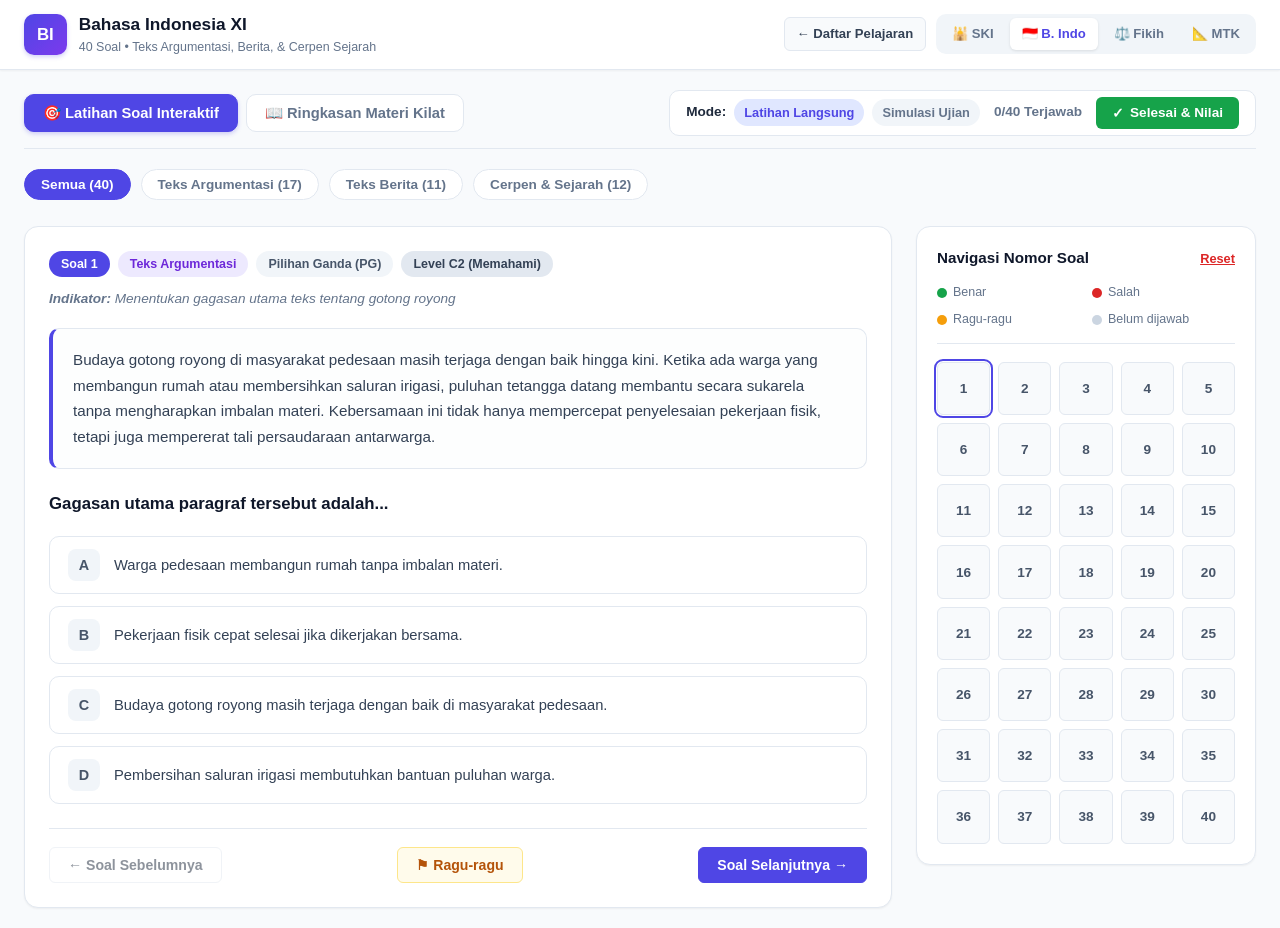
==== commit c4498b6e: "Add files via upload" ====
--- a/bahasa-indonesia.html
+++ b/bahasa-indonesia.html
@@ -1,1066 +1,34 @@
-﻿<!DOCTYPE html>
+<!DOCTYPE html>
 <html lang="id">
 <head>
   <meta charset="UTF-8">
   <meta name="viewport" content="width=device-width, initial-scale=1.0">
-  <title>Latihan Soal & Ringkasan Bahasa Indonesia Kelas XI</title>
-  <style>
-/* STYLING PERSIS SESUAI KONSEP GAMBAR: BERSIH, CEPAT, SIMPLE, MINIMALIS */
-:root {
-  --primary: #4f46e5;
-  --primary-light: #eef2ff;
-  --primary-hover: #4338ca;
-  --accent-purple: #7c3aed;
-  --bg-main: #f8fafc;
-  --bg-card: #ffffff;
-  --text-main: #1e293b;
-  --text-muted: #64748b;
-  --border-color: #e2e8f0;
-  --success: #16a34a;
-  --success-bg: #f0fdf4;
-  --danger: #dc2626;
-  --danger-bg: #fef2f2;
-  --warning: #f59e0b;
-  --warning-bg: #fffbeb;
-  --radius-sm: 6px;
-  --radius-md: 10px;
-  --radius-lg: 14px;
-  --shadow-sm: 0 1px 2px rgba(0,0,0,0.05);
-  --shadow-md: 0 4px 6px -1px rgba(0,0,0,0.07), 0 2px 4px -2px rgba(0,0,0,0.05);
-}
-
-* {
-  box-sizing: border-box;
-  margin: 0;
-  padding: 0;
-  font-family: -apple-system, BlinkMacSystemFont, "Segoe UI", Roboto, "Helvetica Neue", Arial, sans-serif;
-}
-
-body {
-  background-color: var(--bg-main);
-  color: var(--text-main);
-  line-height: 1.5;
-  min-height: 100vh;
-}
-
-/* TOP NAVBAR */
-.top-navbar {
-  background: #ffffff;
-  border-bottom: 1px solid var(--border-color);
-  padding: 12px 24px;
-  display: flex;
-  justify-content: space-between;
-  align-items: center;
-  position: sticky;
-  top: 0;
-  z-index: 100;
-  box-shadow: var(--shadow-sm);
-}
-
-.nav-brand {
-  display: flex;
-  align-items: center;
-  gap: 14px;
-  text-decoration: none;
-  color: inherit;
-}
-
-.brand-badge {
-  background: linear-gradient(135deg, #4f46e5, #7c3aed);
-  color: white;
-  font-weight: 800;
-  font-size: 1.15rem;
-  padding: 8px 14px;
-  border-radius: var(--radius-md);
-  box-shadow: 0 2px 4px rgba(79, 70, 229, 0.3);
-}
-
-.brand-text h1 {
-  font-size: 1.15rem;
-  font-weight: 700;
-  color: #0f172a;
-}
-
-.brand-text p {
-  font-size: 0.8rem;
-  color: var(--text-muted);
-}
-
-.nav-actions {
-  display: flex;
-  align-items: center;
-  gap: 12px;
-}
-
-.subject-switch {
-  display: flex;
-  background: #f1f5f9;
-  padding: 4px;
-  border-radius: var(--radius-md);
-  gap: 4px;
-}
-
-.subject-btn {
-  padding: 6px 14px;
-  border-radius: var(--radius-sm);
-  font-size: 0.85rem;
-  font-weight: 600;
-  text-decoration: none;
-  color: var(--text-muted);
-  transition: all 0.2s;
-  display: inline-flex;
-  align-items: center;
-  gap: 6px;
-}
-
-.subject-btn.active {
-  background: white;
-  color: var(--primary);
-  box-shadow: 0 1px 3px rgba(0,0,0,0.1);
-}
-
-.subject-btn:hover:not(.active) {
-  color: var(--text-main);
-}
-
-/* MAIN CONTAINER */
-.app-container {
-  max-width: 1300px;
-  margin: 0 auto;
-  padding: 20px 24px;
-}
-
-/* TAB BAR: RINGKASAN vs LATIHAN SOAL */
-.view-tabs {
-  display: flex;
-  gap: 10px;
-  margin-bottom: 20px;
-  border-bottom: 1px solid var(--border-color);
-  padding-bottom: 12px;
-  align-items: center;
-  justify-content: space-between;
-  flex-wrap: wrap;
-}
-
-.tab-group {
-  display: flex;
-  gap: 8px;
-}
-
-.tab-btn {
-  padding: 9px 18px;
-  font-size: 0.95rem;
-  font-weight: 600;
-  border-radius: var(--radius-md);
-  border: 1px solid var(--border-color);
-  background: white;
-  color: var(--text-muted);
-  cursor: pointer;
-  transition: all 0.2s;
-  display: inline-flex;
-  align-items: center;
-  gap: 8px;
-}
-
-.tab-btn.active {
-  background: var(--primary);
-  color: white;
-  border-color: var(--primary);
-  box-shadow: 0 2px 4px rgba(79, 70, 229, 0.25);
-}
-
-.tab-btn:hover:not(.active) {
-  background: #f8fafc;
-  color: var(--text-main);
-}
-
-.mode-control {
-  display: flex;
-  align-items: center;
-  gap: 14px;
-  background: white;
-  padding: 6px 16px;
-  border-radius: var(--radius-md);
-  border: 1px solid var(--border-color);
-}
-
-.mode-toggle {
-  display: flex;
-  align-items: center;
-  gap: 8px;
-  font-size: 0.85rem;
-  font-weight: 600;
-}
-
-.mode-pill {
-  cursor: pointer;
-  padding: 4px 10px;
-  border-radius: 20px;
-  background: #f1f5f9;
-  color: var(--text-muted);
-  font-size: 0.8rem;
-  transition: all 0.2s;
-}
-
-.mode-pill.active {
-  background: #e0e7ff;
-  color: var(--primary);
-  font-weight: 700;
-}
-
-.finish-btn {
-  background: #16a34a;
-  color: white;
-  border: none;
-  padding: 8px 16px;
-  border-radius: var(--radius-sm);
-  font-weight: 600;
-  font-size: 0.85rem;
-  cursor: pointer;
-  display: flex;
-  align-items: center;
-  gap: 6px;
-  transition: all 0.2s;
-}
-
-.finish-btn:hover {
-  background: #15803d;
-}
-
-.progress-text {
-  font-size: 0.85rem;
-  font-weight: 700;
-  color: var(--text-muted);
-}
-
-/* FILTER PILLS (SESUAI GAMBAR) */
-.filter-bar {
-  display: flex;
-  gap: 10px;
-  margin-bottom: 20px;
-  overflow-x: auto;
-  padding-bottom: 6px;
-}
-
-.filter-pill {
-  padding: 7px 16px;
-  border-radius: 25px;
-  font-size: 0.85rem;
-  font-weight: 600;
-  border: 1px solid var(--border-color);
-  background: white;
-  color: var(--text-muted);
-  cursor: pointer;
-  white-space: nowrap;
-  transition: all 0.2s;
-}
-
-.filter-pill.active {
-  background: var(--primary);
-  color: white;
-  border-color: var(--primary);
-}
-
-.filter-pill:hover:not(.active) {
-  background: #f1f5f9;
-  color: var(--text-main);
-}
-
-/* CBT QUIZ LAYOUT (2 KOLOM: KONTEN SOAL & NAVIGASI NOMOR) */
-.quiz-grid {
-  display: grid;
-  grid-template-columns: 1fr 340px;
-  gap: 24px;
-  align-items: start;
-}
-
-@media (max-width: 950px) {
-  .quiz-grid {
-    grid-template-columns: 1fr;
-  }
-  .sidebar-nav {
-    position: static;
-    margin-top: 16px;
-  }
-}
-
-@media (max-width: 640px) {
-  .top-navbar {
-    padding: 10px 14px;
-    flex-direction: column;
-    align-items: stretch;
-    gap: 10px;
-  }
-  .nav-brand {
-    justify-content: flex-start;
-  }
-  .subject-switch {
-    width: 100%;
-    justify-content: space-around;
-  }
-  .subject-btn {
-    flex: 1;
-    justify-content: center;
-    font-size: 0.8rem;
-    padding: 6px 8px;
-  }
-  .app-container {
-    padding: 12px 14px;
-  }
-  .view-tabs {
-    flex-direction: column;
-    align-items: stretch;
-    gap: 12px;
-  }
-  .tab-group {
-    width: 100%;
-  }
-  .tab-btn {
-    flex: 1;
-    justify-content: center;
-    font-size: 0.85rem;
-    padding: 8px 10px;
-  }
-  .mode-control {
-    justify-content: space-between;
-    flex-wrap: wrap;
-    gap: 8px;
-    padding: 8px 12px;
-  }
-  .question-card {
-    padding: 16px;
-  }
-  .stimulus-box {
-    padding: 14px;
-    font-size: 0.9rem;
-  }
-  .option-item {
-    padding: 10px 14px;
-  }
-  .option-text {
-    font-size: 0.88rem;
-  }
-  .number-grid {
-    grid-template-columns: repeat(8, 1fr);
-    gap: 6px;
-  }
-  .num-btn {
-    font-size: 0.8rem;
-  }
-  .quiz-actions {
-    flex-direction: column;
-    gap: 8px;
-  }
-  .action-btn {
-    width: 100%;
-    justify-content: center;
-  }
-}
-
-/* KARTU SOAL */
-.question-card {
-  background: white;
-  border-radius: var(--radius-lg);
-  border: 1px solid var(--border-color);
-  padding: 24px;
-  box-shadow: var(--shadow-sm);
-}
-
-.question-badges {
-  display: flex;
-  gap: 8px;
-  align-items: center;
-  flex-wrap: wrap;
-  margin-bottom: 12px;
-}
-
-.badge {
-  font-size: 0.78rem;
-  font-weight: 700;
-  padding: 4px 12px;
-  border-radius: 20px;
-}
-
-.badge-number {
-  background: var(--primary);
-  color: white;
-}
-
-.badge-category {
-  background: #ede9fe;
-  color: #6d28d9;
-}
-
-.badge-type {
-  background: #f1f5f9;
-  color: #475569;
-}
-
-.badge-level {
-  background: #e2e8f0;
-  color: #334155;
-}
-
-.indicator-text {
-  font-size: 0.85rem;
-  color: var(--text-muted);
-  margin-bottom: 18px;
-  font-style: italic;
-  display: flex;
-  align-items: flex-start;
-  gap: 6px;
-}
-
-/* BOKS STIMULUS (TEKS BACAAN DENGAN GARIS TEPI KIRI PURPLE) */
-.stimulus-box {
-  background: #fdfefe;
-  border: 1px solid #e2e8f0;
-  border-left: 4px solid var(--primary);
-  border-radius: var(--radius-md);
-  padding: 18px 20px;
-  margin-bottom: 22px;
-  font-size: 0.95rem;
-  line-height: 1.7;
-  color: #334155;
-  white-space: pre-line;
-}
-
-.question-prompt {
-  font-size: 1.05rem;
-  font-weight: 700;
-  color: #0f172a;
-  margin-bottom: 20px;
-  line-height: 1.5;
-}
-
-/* DAFTAR PILIHAN JAWABAN */
-.options-list {
-  display: flex;
-  flex-direction: column;
-  gap: 12px;
-  margin-bottom: 24px;
-}
-
-.option-item {
-  display: flex;
-  align-items: center;
-  gap: 14px;
-  padding: 12px 18px;
-  border: 1.5px solid var(--border-color);
-  border-radius: var(--radius-md);
-  background: white;
-  cursor: pointer;
-  transition: all 0.15s ease-in-out;
-  user-select: none;
-}
-
-.option-item:hover {
-  border-color: #cbd5e1;
-  background: #f8fafc;
-}
-
-.option-item.selected {
-  border-color: var(--primary);
-  background: #f5f3ff;
-}
-
-.option-key {
-  width: 32px;
-  height: 32px;
-  border-radius: 8px;
-  background: #f1f5f9;
-  color: #475569;
-  font-weight: 700;
-  font-size: 0.9rem;
-  display: flex;
-  align-items: center;
-  justify-content: center;
-  flex-shrink: 0;
-  transition: all 0.15s;
-}
-
-.option-item.selected .option-key {
-  background: var(--primary);
-  color: white;
-}
-
-.option-text {
-  font-size: 0.92rem;
-  color: #334155;
-  flex: 1;
-}
-
-/* JAWABAN BENAR & SALAH DI MODE LATIHAN */
-.option-item.correct {
-  border-color: var(--success);
-  background: var(--success-bg);
-}
-.option-item.correct .option-key {
-  background: var(--success);
-  color: white;
-}
-
-.option-item.wrong {
-  border-color: var(--danger);
-  background: var(--danger-bg);
-}
-.option-item.wrong .option-key {
-  background: var(--danger);
-  color: white;
-}
-
-/* MULTI-SELECT CHECKBOX (PGK) */
-.option-checkbox {
-  width: 20px;
-  height: 20px;
-  accent-color: var(--primary);
-  cursor: pointer;
-  pointer-events: none;
-}
-
-/* PEMBAHASAN BOKS (INSTANT REVIEW) */
-.explanation-card {
-  margin-top: 18px;
-  padding: 16px 20px;
-  border-radius: var(--radius-md);
-  background: #f8fafc;
-  border: 1px solid #e2e8f0;
-  font-size: 0.88rem;
-  line-height: 1.6;
-}
-
-.explanation-card.show-correct {
-  border-left: 4px solid var(--success);
-  background: #f0fdf4;
-}
-
-.explanation-card.show-wrong {
-  border-left: 4px solid var(--danger);
-  background: #fef2f2;
-}
-
-.explanation-title {
-  font-weight: 700;
-  margin-bottom: 6px;
-  display: flex;
-  align-items: center;
-  gap: 6px;
-}
-
-/* NAVIGASI KONTROL BAWAH SOAL */
-.quiz-actions {
-  display: flex;
-  justify-content: space-between;
-  align-items: center;
-  gap: 12px;
-  padding-top: 18px;
-  border-top: 1px solid var(--border-color);
-  flex-wrap: wrap;
-}
-
-.action-btn {
-  padding: 9px 18px;
-  border-radius: var(--radius-sm);
-  font-size: 0.88rem;
-  font-weight: 600;
-  cursor: pointer;
-  transition: all 0.2s;
-  display: inline-flex;
-  align-items: center;
-  gap: 8px;
-  border: 1px solid var(--border-color);
-  background: white;
-  color: var(--text-main);
-}
-
-.action-btn:hover:not(:disabled) {
-  background: #f1f5f9;
-}
-
-.action-btn:disabled {
-  opacity: 0.5;
-  cursor: not-allowed;
-}
-
-.action-btn.btn-primary {
-  background: var(--primary);
-  color: white;
-  border-color: var(--primary);
-}
-
-.action-btn.btn-primary:hover:not(:disabled) {
-  background: var(--primary-hover);
-}
-
-.action-btn.btn-doubt {
-  color: #b45309;
-  border-color: #fde68a;
-  background: #fffbeb;
-}
-
-.action-btn.btn-doubt.active {
-  background: #f59e0b;
-  color: white;
-  border-color: #f59e0b;
-}
-
-/* SIDEBAR NAVIGASI NOMOR SOAL (PERSIS SESUAI GAMBAR) */
-.sidebar-nav {
-  background: white;
-  border-radius: var(--radius-lg);
-  border: 1px solid var(--border-color);
-  padding: 20px;
-  box-shadow: var(--shadow-sm);
-  position: sticky;
-  top: 85px;
-}
-
-.sidebar-header {
-  display: flex;
-  justify-content: space-between;
-  align-items: center;
-  margin-bottom: 14px;
-}
-
-.sidebar-header h3 {
-  font-size: 0.95rem;
-  font-weight: 700;
-  color: #0f172a;
-}
-
-.reset-btn {
-  background: none;
-  border: none;
-  color: var(--danger);
-  font-size: 0.8rem;
-  font-weight: 600;
-  cursor: pointer;
-  text-decoration: underline;
-}
-
-/* LEGENDA STATUS */
-.nav-legend {
-  display: grid;
-  grid-template-columns: 1fr 1fr;
-  gap: 8px 12px;
-  font-size: 0.78rem;
-  color: var(--text-muted);
-  margin-bottom: 18px;
-  padding-bottom: 14px;
-  border-bottom: 1px solid var(--border-color);
-}
-
-.legend-item {
-  display: flex;
-  align-items: center;
-  gap: 6px;
-}
-
-.legend-dot {
-  width: 10px;
-  height: 10px;
-  border-radius: 50%;
-}
-
-.dot-green { background-color: var(--success); }
-.dot-red { background-color: var(--danger); }
-.dot-yellow { background-color: var(--warning); }
-.dot-gray { background-color: #cbd5e1; }
-
-/* GRID NOMOR SOAL */
-.number-grid {
-  display: grid;
-  grid-template-columns: repeat(5, 1fr);
-  gap: 8px;
-}
-
-.num-btn {
-  aspect-ratio: 1;
-  display: flex;
-  align-items: center;
-  justify-content: center;
-  font-size: 0.85rem;
-  font-weight: 600;
-  border-radius: var(--radius-sm);
-  border: 1px solid #e2e8f0;
-  background: #f8fafc;
-  color: #475569;
-  cursor: pointer;
-  transition: all 0.15s;
-}
-
-.num-btn:hover {
-  border-color: var(--primary);
-  background: #eef2ff;
-}
-
-.num-btn.current {
-  outline: 2px solid var(--primary);
-  outline-offset: 1px;
-  font-weight: 800;
-}
-
-.num-btn.answered {
-  background: #e2e8f0;
-  color: #1e293b;
-  font-weight: 700;
-}
-
-.num-btn.correct {
-  background: var(--success);
-  color: white;
-  border-color: var(--success);
-}
-
-.num-btn.wrong {
-  background: var(--danger);
-  color: white;
-  border-color: var(--danger);
-}
-
-.num-btn.doubt {
-  background: var(--warning);
-  color: white;
-  border-color: var(--warning);
-}
-
-/* HALAMAN RINGKASAN MATERI */
-.summary-container {
-  display: flex;
-  flex-direction: column;
-  gap: 24px;
-}
-
-.summary-header-box {
-  background: white;
-  border-radius: var(--radius-lg);
-  padding: 24px;
-  border: 1px solid var(--border-color);
-  box-shadow: var(--shadow-sm);
-  display: flex;
-  justify-content: space-between;
-  align-items: center;
-  flex-wrap: wrap;
-  gap: 16px;
-}
-
-.summary-header-box h2 {
-  font-size: 1.3rem;
-  color: #0f172a;
-  margin-bottom: 6px;
-}
-
-.summary-search {
-  padding: 9px 16px;
-  border-radius: var(--radius-md);
-  border: 1px solid var(--border-color);
-  font-size: 0.9rem;
-  width: 320px;
-  max-width: 100%;
-}
-
-.summary-card {
-  background: white;
-  border-radius: var(--radius-lg);
-  border: 1px solid var(--border-color);
-  padding: 24px;
-  box-shadow: var(--shadow-sm);
-}
-
-.summary-category-title {
-  font-size: 1.15rem;
-  font-weight: 700;
-  color: var(--primary);
-  margin-bottom: 16px;
-  display: flex;
-  align-items: center;
-  gap: 10px;
-  border-bottom: 2px solid #eef2ff;
-  padding-bottom: 10px;
-}
-
-.summary-points-list {
-  list-style: none;
-  display: flex;
-  flex-direction: column;
-  gap: 12px;
-}
-
-.summary-points-list li {
-  font-size: 0.93rem;
-  line-height: 1.65;
-  color: #334155;
-  padding-left: 18px;
-  position: relative;
-}
-
-.summary-points-list li::before {
-  content: "•";
-  color: var(--primary);
-  font-weight: bold;
-  font-size: 1.2rem;
-  position: absolute;
-  left: 0;
-  top: -2px;
-}
-
-/* TABEL KISI-KISI KILAT */
-.kisi-table-box {
-  margin-top: 24px;
-  overflow-x: auto;
-  background: white;
-  border-radius: var(--radius-lg);
-  border: 1px solid var(--border-color);
-  padding: 20px;
-}
-
-.kisi-table {
-  width: 100%;
-  border-collapse: collapse;
-  font-size: 0.85rem;
-}
-
-.kisi-table th {
-  background: #f8fafc;
-  color: #334155;
-  font-weight: 700;
-  padding: 10px 12px;
-  text-align: left;
-  border-bottom: 2px solid var(--border-color);
-}
-
-.kisi-table td {
-  padding: 10px 12px;
-  border-bottom: 1px solid var(--border-color);
-  color: #475569;
-  vertical-align: top;
-}
-
-.kisi-table tr:hover {
-  background: #fdfdfe;
-}
-
-/* MODAL HASIL NILAI */
-.modal-overlay {
-  position: fixed;
-  top: 0;
-  left: 0;
-  right: 0;
-  bottom: 0;
-  background: rgba(15, 23, 42, 0.6);
-  display: flex;
-  align-items: center;
-  justify-content: center;
-  z-index: 1000;
-  backdrop-filter: blur(4px);
-}
-
-.modal-content {
-  background: white;
-  border-radius: var(--radius-lg);
-  padding: 30px;
-  max-width: 480px;
-  width: 90%;
-  text-align: center;
-  box-shadow: 0 20px 25px -5px rgba(0, 0, 0, 0.2);
-}
-
-.score-circle {
-  width: 110px;
-  height: 110px;
-  border-radius: 50%;
-  background: #eef2ff;
-  border: 4px solid var(--primary);
-  display: flex;
-  flex-direction: column;
-  align-items: center;
-  justify-content: center;
-  margin: 16px auto;
-}
-
-.score-num {
-  font-size: 2rem;
-  font-weight: 800;
-  color: var(--primary);
-  line-height: 1;
-}
-
-.score-label {
-  font-size: 0.75rem;
-  color: var(--text-muted);
-  text-transform: uppercase;
-  font-weight: 600;
-}
-
-.modal-stats {
-  display: grid;
-  grid-template-columns: repeat(3, 1fr);
-  gap: 12px;
-  margin: 20px 0;
-  background: #f8fafc;
-  padding: 14px;
-  border-radius: var(--radius-md);
-}
-
-.stat-item h4 {
-  font-size: 1.3rem;
-  font-weight: 700;
-}
-
-.stat-item p {
-  font-size: 0.75rem;
-  color: var(--text-muted);
-}
-
-.modal-buttons {
-  display: flex;
-  gap: 10px;
-  justify-content: center;
-}
-
-/* PORTAL HOME INDEX */
-.portal-hero {
-  text-align: center;
-  padding: 40px 20px 30px;
-}
-
-.portal-hero h1 {
-  font-size: 2rem;
-  font-weight: 800;
-  color: #0f172a;
-  margin-bottom: 10px;
-}
-
-.portal-hero p {
-  font-size: 1.05rem;
-  color: var(--text-muted);
-  max-width: 650px;
-  margin: 0 auto;
-}
-
-.portal-grid {
-  display: grid;
-  grid-template-columns: repeat(auto-fit, minmax(320px, 1fr));
-  gap: 24px;
-  margin-top: 30px;
-}
-
-.portal-card {
-  background: white;
-  border-radius: var(--radius-lg);
-  border: 1px solid var(--border-color);
-  padding: 28px;
-  box-shadow: var(--shadow-sm);
-  transition: all 0.2s ease-in-out;
-  display: flex;
-  flex-direction: column;
-  justify-content: space-between;
-}
-
-.portal-card:hover {
-  transform: translateY(-3px);
-  box-shadow: var(--shadow-md);
-  border-color: #cbd5e1;
-}
-
-.card-badge-top {
-  display: inline-flex;
-  align-items: center;
-  gap: 6px;
-  font-size: 0.8rem;
-  font-weight: 700;
-  padding: 4px 10px;
-  border-radius: 20px;
-  margin-bottom: 14px;
-}
-
-.badge-ski {
-  background: #ecfdf5;
-  color: #047857;
-}
-
-.badge-indo {
-  background: #eff6ff;
-  color: #1d4ed8;
-}
-
-.portal-card h2 {
-  font-size: 1.35rem;
-  margin-bottom: 8px;
-  color: #0f172a;
-}
-
-.portal-card p {
-  font-size: 0.9rem;
-  color: var(--text-muted);
-  line-height: 1.6;
-  margin-bottom: 20px;
-}
-
-.portal-btn-row {
-  display: flex;
-  gap: 10px;
-  flex-wrap: wrap;
-}
-
-.portal-btn {
-  flex: 1;
-  text-align: center;
-  padding: 10px 16px;
-  border-radius: var(--radius-md);
-  font-size: 0.88rem;
-  font-weight: 600;
-  text-decoration: none;
-  transition: all 0.2s;
-  display: inline-flex;
-  align-items: center;
-  justify-content: center;
-  gap: 6px;
-}
-
-.btn-primary-card {
-  background: var(--primary);
-  color: white;
-}
-.btn-primary-card:hover {
-  background: var(--primary-hover);
-}
-
-.btn-secondary-card {
-  background: #f1f5f9;
-  color: #334155;
-}
-.btn-secondary-card:hover {
-  background: #e2e8f0;
-}
-
-</style>
+  <title>Pelajaran Bahasa Indonesia Kelas XI - Ringkasan & Latihan Soal</title>
+  <link rel="stylesheet" href="style.css">
 </head>
 <body>
 
-  <!-- TOP NAVBAR -->
   <header class="top-navbar">
     <a href="index.html" class="nav-brand">
       <div class="brand-badge" style="background: linear-gradient(135deg, #4f46e5, #7c3aed);">BI</div>
       <div class="brand-text">
-        <h1>Latihan Soal Bahasa Indonesia XI</h1>
+        <h1>Bahasa Indonesia XI</h1>
         <p>40 Soal • Teks Argumentasi, Berita, & Cerpen Sejarah</p>
       </div>
     </a>
 
     <div class="nav-actions">
-      <!-- Switch Mapel -->
+      <a href="index.html" class="back-home-btn">← Daftar Pelajaran</a>
       <div class="subject-switch">
         <a href="ski.html" class="subject-btn">🕌 SKI</a>
-        <a href="bahasa-indonesia.html" class="subject-btn active">🇮🇩 B. Indonesia</a>
+        <a href="bahasa-indonesia.html" class="subject-btn active">🇮🇩 B. Indo</a>
+        <a href="fikih.html" class="subject-btn">⚖️ Fikih</a>
+        <a href="matematika.html" class="subject-btn">📐 MTK</a>
       </div>
     </div>
   </header>
 
-  <!-- MAIN CONTAINER -->
   <main class="app-container">
-
-    <!-- VIEW TABS & MODE TOGGLE -->
     <div class="view-tabs">
       <div class="tab-group">
         <button id="tab-soal-btn" class="tab-btn active">🎯 Latihan Soal Interaktif</button>
@@ -1070,32 +38,19 @@
       <div class="mode-control">
         <div class="mode-toggle">
           <span>Mode:</span>
-          <span id="mode-latihan" class="mode-pill active" title="Tampilkan pembahasan langsung setelah memilih jawaban">Latihan Langsung</span>
-          <span id="mode-ujian" class="mode-pill" title="Hitung nilai di akhir ujian">Simulasi Ujian</span>
+          <span id="mode-latihan" class="mode-pill active">Latihan Langsung</span>
+          <span id="mode-ujian" class="mode-pill">Simulasi Ujian</span>
         </div>
         <div class="progress-text" id="progress-count">0/40 Terjawab</div>
-        <button id="finish-btn" class="finish-btn">
-          <span>✓</span> Selesai & Nilai
-        </button>
+        <button id="finish-btn" class="finish-btn"><span>✓</span> Selesai & Nilai</button>
       </div>
     </div>
 
-    <!-- VIEW 1: LATIHAN SOAL CBT -->
     <div id="view-soal">
-      <!-- Kategori Filter Bar -->
-      <div class="filter-bar" id="filter-bar">
-        <!-- Rendered via JavaScript -->
-      </div>
-
-      <!-- CBT Quiz Grid (2 Kolom: Kiri Soal, Kanan Navigasi) -->
+      <div class="filter-bar" id="filter-bar"></div>
       <div class="quiz-grid">
-        <!-- Kolom Kiri: Kartu Soal -->
         <section class="question-card">
-          <div id="question-container">
-            <!-- Rendered via JavaScript -->
-          </div>
-
-          <!-- Tombol Navigasi Bawah -->
+          <div id="question-container"></div>
           <div class="quiz-actions">
             <button id="btn-prev" class="action-btn">← Soal Sebelumnya</button>
             <button id="btn-doubt" class="action-btn btn-doubt">⚑ Ragu-ragu</button>
@@ -1103,1432 +58,38 @@
           </div>
         </section>
 
-        <!-- Kolom Kanan: Navigasi Nomor Soal -->
         <aside class="sidebar-nav">
           <div class="sidebar-header">
             <h3>Navigasi Nomor Soal</h3>
             <button id="reset-btn" class="reset-btn">Reset</button>
           </div>
-
-          <!-- Legenda -->
           <div class="nav-legend">
             <div class="legend-item"><div class="legend-dot dot-green"></div> Benar</div>
             <div class="legend-item"><div class="legend-dot dot-red"></div> Salah</div>
             <div class="legend-item"><div class="legend-dot dot-yellow"></div> Ragu-ragu</div>
             <div class="legend-item"><div class="legend-dot dot-gray"></div> Belum dijawab</div>
           </div>
-
-          <!-- Grid Nomor 1 - 40 -->
-          <div class="number-grid" id="number-grid">
-            <!-- Rendered via JavaScript -->
-          </div>
+          <div class="number-grid" id="number-grid"></div>
         </aside>
       </div>
     </div>
 
-    <!-- VIEW 2: RINGKASAN MATERI KILAT -->
     <div id="view-ringkasan" style="display: none;">
-      <div class="summary-container" id="summary-content">
-        <!-- Rendered via JavaScript -->
-      </div>
+      <div class="summary-container" id="summary-content"></div>
     </div>
-
   </main>
 
-  <!-- DATA & APP SCRIPTS -->
+  <script src="data-indo.js"></script>
+  <script src="app.js"></script>
   <script>
-// DATA KISI-KISI & SOAL BAHASA INDONESIA KELAS XI
-const INDO_SUMMARY = {
-  title: "Ringkasan Kilat Bahasa Indonesia Kelas XI (Bahan Ujian Cepat)",
-  sections: [
-    {
-      category: "1. Teks Argumentasi",
-      points: [
-        "**Pengertian & Tujuan**: Teks yang bertujuan membuktikan kebenaran suatu pendapat/tesis dengan mengajukan alasan logis, data faktual, dan bukti konkret agar pembaca yakin dan terpengaruh.",
-        "**Struktur Teks Argumentasi**:",
-        "  1. **Pernyataan Pendapat (Tesis)**: Sudut pandang atau gagasan utama penulis terhadap suatu permasalahan.",
-        "  2. **Argumen (Alasan & Bukti)**: Rangkaian bukti, fakta statistik, rujukan ahli, dan penalaran logis yang mendukung tesis.",
-        "  3. **Penegasan Ulang / Simpulan**: Rangkuman intisari argumen yang memperkokoh pendirian penulis dan sering disertai kalimat anjuran/persuasif.",
-        "**Ciri Kebahasaan Teks Argumentasi**:",
-        "  • Menggunakan konjungsi kausalitas (sebab-akibat): *karena, sebab, oleh karena itu, akibatnya*.",
-        "  • Menggunakan kata kerja mental/opini: *berpendapat, meyakini, menilai, mengasumsikan*.",
-        "  • Menggunakan bahasa persuasif/rekomendatif: *sepatutnya, seyogianya, marilah, hendaknya*.",
-        "  • Kohesi dan koherensi: Paragraf padu yang menghubungkan gagasan pokok dengan kalimat-kalimat penjelas yang relevan.",
-        "**Topik Khusus Kisi-Kisi**:",
-        "  • **Gotong Royong**: Nilai sosial pedesaan yang mempererat tali persaudaraan dan meringankan beban fisik.",
-        "  • **Pelestarian Batik**: Warisan adiluhung yang membutuhkan apresiasi generasi muda dan perlindungan hak cipta.",
-        "  • **Ketahanan Pangan Lokal**: Pemanfaatan diversifikasi pangan lokal (singkong, sagu, ubi, jagung) untuk mengurangi ketergantungan impor beras.",
-        "  • **Hutan Mangrove**: Benteng alami pesisir penahan abrasi dan penyerap karbon biru (*blue carbon*) untuk mitigasi perubahan iklim."
-      ]
-    },
-    {
-      category: "2. Teks Berita",
-      points: [
-        "**Pengertian & Karakteristik**: Teks yang melaporkan peristiwa aktual (baru terjadi), faktual (nyata/berdasarkan fakta), penting, dan menarik bagi masyarakat luas.",
-        "**Unsur Pokok Berita (5W+1H / ADIKSIMBA)**:",
-        "  • **Apa (What)**: Peristiwa apa yang terjadi?",
-        "  • **Di mana (Where)**: Lokasi terjadinya peristiwa.",
-        "  • **Kapan (When)**: Waktu terjadinya peristiwa.",
-        "  • **Siapa (Who)**: Siapa subjek/pelaku/korban/tokoh yang terlibat?",
-        "  • **Mengapa (Why)**: Latar belakang atau alasan penyebab peristiwa terjadi.",
-        "  • **Bagaimana (How)**: Proses, kronologi, atau dampak akhir dari peristiwa tersebut.",
-        "**Struktur Piramida Terbalik Teks Berita**:",
-        "  1. **Judul Berita (Headline)**: Singkat, padat, dan memikat perhatian pembaca.",
-        "  2. **Kepala Berita (Lead)**: Paragraf pembuka paling penting yang merangkum sebagian besar unsur 5W+1H (terutama apa, siapa, di mana, kapan).",
-        "  3. **Tubuh Berita (Body)**: Penjelasan rinci tentang kronologi (bagaimana) dan alasan mendalam (mengapa), serta kutipan pernyataan saksi/narasumber.",
-        "  4. **Ekor Berita (Tail)**: Informasi pelengkap/konteks tambahan yang tidak terlalu berpengaruh bila dipotong.",
-        "**Kaidah Kebahasaan Teks Berita**:",
-        "  • Bahasa baku, lugas, denotatif (makna sebenarnya), dan faktual (menghindari kata bersayap atau tafsiran subjektif).",
-        "  • Kalimat fakta vs kalimat opini: Fakta dapat dibuktikan dengan data/angka/verifikasi lapangan, sedangkan opini adalah persepsi subjektif.",
-        "  • Verba pewarta (*menyatakan, menegaskan, menjelaskan, menuturkan*)."
-      ]
-    },
-    {
-      category: "3. Cerpen & Cerpen Sejarah",
-      points: [
-        "**Unsur Intrinsik Cerpen**:",
-        "  • **Tema**: Gagasan pokok yang menjiwai seluruh alur cerita.",
-        "  • **Tokoh & Penokohan (Watak)**: Karakter tokoh digambarkan melalui metode analitik (langsung dijelaskan pengarang) atau dramatik (melalui tindakan/dialog/perilaku/pikiran tokoh).",
-        "  • **Latar (Setting)**: Latar tempat (di mana), latar waktu (kapan), dan latar suasana (suasana hati/keadaan sekitar: genting, hening, riang).",
-        "  • **Alur (Plot)**: Maju, mundur (flashback), atau campuran.",
-        "  • **Konflik**: Pertentangan tokoh, baik konflik eksternal (tokoh vs tokoh lain / lingkungan) maupun **konflik batin** (pergumulan emosional dalam diri tokoh memilih dua pilihan sulit).",
-        "  • **Sudut Pandang**: Orang pertama (*aku/saya*) atau orang ketiga (*dia/ia/mereka/nama tokoh*).",
-        "  • **Amanat**: Pesan moral atau nilai kebijaksanaan yang dipetik pembaca.",
-        "**Cerpen Sejarah (Karakteristik & Nilai)**:",
-        "  • Menggunakan latar belakang peristiwa sejarah nyata (misal: masa Agresi Militer Belanda, perjuangan kemerdekaan 1945) yang dipadukan dengan tokoh fiksi imajinatif sastrawan.",
-        "  • Memuat **Nilai Sejarah/Patriotisme**: Rasa cinta tanah air, pengorbanan jiwa raga, solidaritas kebangsaan, dan integritas moral.",
-        "  • **Penggunaan Majas**: Sering menggunakan majas *personifikasi* (menginsankan benda mati), *metafora* (perbandingan langsung tanpa kata pembanding), dan *hiperbola* (ungkapan melebih-lebihkan keadaan) untuk memperkuat estetika emosi."
-      ]
-    }
-  ]
-};
-
-const INDO_QUESTIONS = [
-  {
-    id: 1,
-    category: "Teks Argumentasi",
-    type: "PG",
-    level: "C2 (Memahami)",
-    kategori_kisi: "LOTS",
-    indikator: "Menentukan gagasan utama teks tentang gotong royong",
-    stimulus: "Budaya gotong royong di masyarakat pedesaan masih terjaga dengan baik hingga kini. Ketika ada warga yang membangun rumah atau membersihkan saluran irigasi, puluhan tetangga datang membantu secara sukarela tanpa mengharapkan imbalan materi. Kebersamaan ini tidak hanya mempercepat penyelesaian pekerjaan fisik, tetapi juga mempererat tali persaudaraan antarwarga.",
-    question: "Gagasan utama paragraf tersebut adalah...",
-    options: [
-      { key: "A", text: "Warga pedesaan membangun rumah tanpa imbalan materi." },
-      { key: "B", text: "Pekerjaan fisik cepat selesai jika dikerjakan bersama." },
-      { key: "C", text: "Budaya gotong royong masih terjaga dengan baik di masyarakat pedesaan." },
-      { key: "D", text: "Pembersihan saluran irigasi membutuhkan bantuan puluhan warga." }
-    ],
-    answer: "C",
-    explanation: "Kalimat utama terletak di awal paragraf (paragraf deduktif): 'Budaya gotong royong di masyarakat pedesaan masih terjaga dengan baik hingga kini.' Kalimat-kalimat selanjutnya berfungsi sebagai kalimat penjelas."
-  },
-  {
-    id: 2,
-    category: "Teks Argumentasi",
-    type: "PG",
-    level: "C3 (Aplikasi)",
-    kategori_kisi: "LOTS",
-    indikator: "Mengidentifikasi kalimat argumentasi pendukung pendapat",
-    stimulus: "Pemerintah daerah perlu mempercepat transisi menuju penggunaan energi terbarukan di sektor transportasi publik. Polusi udara akibat emisi gas buang kendaraan berbahan bakar fosil sudah melampaui batas ambang aman kesehatan. Menurut data Dinas Kesehatan, angka penderita infeksi saluran pernapasan akut (ISPA) meningkat sebesar 24% dalam kurun waktu satu tahun terakhir akibat tingginya konsentrasi partikel PM2.5 di udara perkotaan.",
-    question: "Kalimat yang berfungsi sebagai argumen pendukung berbasis data faktual adalah...",
-    options: [
-      { key: "A", text: "Pemerintah daerah perlu mempercepat transisi menuju energi terbarukan di sektor transportasi." },
-      { key: "B", text: "Transportasi publik merupakan sarana mobilitas utama bagi masyarakat perkotaan." },
-      { key: "C", text: "Menurut data Dinas Kesehatan, penderita ISPA meningkat 24% dalam satu tahun terakhir akibat partikel PM2.5." },
-      { key: "D", text: "Masyarakat perkotaan sebaiknya memilih berjalan kaki daripada menaiki kendaraan bermotor." }
-    ],
-    answer: "C",
-    explanation: "Kalimat C memuat argumen yang kuat karena didasarkan pada data faktual dari lembaga resmi (Dinas Kesehatan) serta angka kenaikan 24% untuk memperkuat tesis tentang bahaya polusi udara."
-  },
-  {
-    id: 3,
-    category: "Teks Argumentasi",
-    type: "PG",
-    level: "C3 (Aplikasi)",
-    kategori_kisi: "LOTS",
-    indikator: "Menentukan kalimat persuasif yang tepat",
-    stimulus: "Produksi sampah plastik di perkotaan kian hari kian tak terkendali. Sampah plastik membutuhkan waktu ratusan tahun untuk dapat terurai secara alami di tanah. Jika dibiarkan menumpuk di saluran air, bencana banjir tak terelakkan dan ekosistem laut akan rusak akibat mikroplastik. [...]",
-    question: "Kalimat persuasif yang paling tepat untuk melengkapi bagian rumpang paragraf tersebut adalah...",
-    options: [
-      { key: "A", text: "Pabrik plastik harus dikenakan pajak yang berlipat ganda oleh pemerintah." },
-      { key: "B", text: "Oleh karena itu, marilah kita mulai membiasakan diri membawa tas belanja mandiri dan membatasi pemakaian plastik sekali pakai." },
-      { key: "C", text: "Sampah plastik memang menjadi musuh utama bagi kelestarian lingkungan hidup." },
-      { key: "D", text: "Penanganan sampah plastik membutuhkan anggaran daerah yang sangat besar." }
-    ],
-    answer: "B",
-    explanation: "Kalimat persuasif ditandai dengan kata ajakan seperti 'marilah', 'hendaknya', atau 'ayo' yang mengajak pembaca melakukan tindakan nyata mengurangi plastik sekali pakai."
-  },
-  {
-    id: 4,
-    category: "Teks Argumentasi",
-    type: "PG",
-    level: "C2 (Memahami)",
-    kategori_kisi: "LOTS",
-    indikator: "Mengidentifikasi pendapat atau tesis penulis",
-    stimulus: "Perkembangan pesat teknologi kecerdasan buatan (Artificial Intelligence) mengharuskan kurikulum pendidikan berbenah. Menghafal teori kini tidak lagi memadai bagi generasi muda, sebab mesin dapat menyajikan data dalam hitungan detik. Keterampilan berpikir kritis, pemecahan masalah yang kompleks, serta integritas etis harus menjadi pilar utama pembelajaran di ruang-ruang kelas.",
-    question: "Pendapat atau tesis yang diajukan oleh penulis dalam teks tersebut adalah...",
-    options: [
-      { key: "A", text: "Teknologi kecerdasan buatan akan segera menggantikan seluruh peran guru di sekolah." },
-      { key: "B", text: "Kurikulum pendidikan harus segera berbenah dengan memprioritaskan keterampilan berpikir kritis dan etis di era AI." },
-      { key: "C", text: "Menghafal teori adalah metode belajar terbaik untuk menghadapi era modern." },
-      { key: "D", text: "Penggunaan komputer dan gawai di ruang kelas harus dibatasi secara ketat." }
-    ],
-    answer: "B",
-    explanation: "Tesis penulis adalah gagasan sentral yang diperjuangkan: kurikulum pendidikan harus berbenah dan memprioritaskan kemampuan berpikir kritis di era pesatnya AI."
-  },
-  {
-    id: 5,
-    category: "Teks Argumentasi",
-    type: "PG",
-    level: "C3 (Aplikasi)",
-    kategori_kisi: "LOTS",
-    indikator: "Menentukan kalimat penjelas yang sesuai dengan kalimat utama",
-    stimulus: "Kalimat Utama: 'Diversifikasi konsumsi pangan lokal berbasis umbi-umbian memiliki banyak keunggulan strategis bagi ketahanan nasional.'",
-    question: "Kalimat penjelas yang paling padu dan relevan untuk mendukung kalimat utama tersebut adalah...",
-    options: [
-      { key: "A", text: "Beras impor memiliki rasa yang lebih disukai oleh sebagian besar masyarakat kota." },
-      { key: "B", text: "Selain memiliki kandungan serat dan indeks glikemik rendah, komoditas singkong dan ubi jalar mampu tumbuh subur di lahan kritis tanpa pupuk kimia berlebih." },
-      { key: "C", text: "Harga bahan pokok di pasar tradisional sering mengalami fluktuasi menjelang hari raya." },
-      { key: "D", text: "Pemerintah terus memperluas jaringan irigasi persawahan teknis di luar Pulau Jawa." }
-    ],
-    answer: "B",
-    explanation: "Kalimat B menjelaskan secara langsung keunggulan strategis umbi-umbian (gizi serat, indeks glikemik rendah, dan tahan di lahan kritis) yang mendukung kalimat utama."
-  },
-  {
-    id: 6,
-    category: "Teks Argumentasi",
-    type: "PG",
-    level: "C4 (Menganalisis)",
-    kategori_kisi: "HOTS",
-    indikator: "Menentukan simpulan teks tentang pelestarian batik",
-    stimulus: "Batik bukan sekadar selembar kain bermotif hias, melainkan mahakarya adiluhung yang sarat makna filosofis dan identitas jati diri bangsa Indonesia. Pengakuan UNESCO atas batik Indonesia sebagai warisan budaya takbenda semestinya tidak membuat kita berpuas diri. Pasalnya, minat generasi muda untuk mempelajari teknik membatik tulis tradisional semakin menurun drastis, terdesak oleh batik cetak pabrik yang murah.",
-    question: "Simpulan yang paling tepat dari isi kutipan teks argumentasi tersebut adalah...",
-    options: [
-      { key: "A", text: "Batik cetak pabrik harus dilarang peredarannya di seluruh pasar tradisional." },
-      { key: "B", text: "Pengakuan UNESCO sudah cukup membuktikan bahwa batik aman dari kepunahan." },
-      { key: "C", text: "Pelestarian batik tulis warisan leluhur memerlukan regenerasi dan kepedulian nyata generasi muda agar tidak tergerus zaman." },
-      { key: "D", text: "Batik tradisional hanya layak dipakai pada acara-acara kenegaraan resmi." }
-    ],
-    answer: "C",
-    explanation: "Simpulan merangkum tesis pentingnya batik sebagai identitas bangsa dan urgensi regenerasi generasi muda perajin agar warisan adiluhung ini tetap lestari."
-  },
-  {
-    id: 7,
-    category: "Teks Argumentasi",
-    type: "PG",
-    level: "C3 (Aplikasi)",
-    kategori_kisi: "LOTS",
-    indikator: "Menyusun kalimat acak menjadi paragraf yang padu",
-    stimulus: "Perhatikan kalimat-kalimat acak berikut:\n(1) Akibatnya, ketergantungan berlebihan pada beras membuat ketahanan pangan kita rentan terhadap krisis cuaca ekstrem.\n(2) Padahal, Indonesia dianugerahi keanekaragaman sumber karbohidrat alternatif seperti sagu, jagung, dan sorgum.\n(3) Saat ini, mayoritas pola konsumsi karbohidrat masyarakat Indonesia masih terpaku pada beras.\n(4) Oleh sebab itu, kampanye diversifikasi pangan lokal harus digencarkan secara masif ke seluruh lapisan masyarakat.",
-    question: "Urutan kalimat yang tepat agar membentuk paragraf argumentasi yang padu dan logis adalah...",
-    options: [
-      { key: "A", text: "(3) - (1) - (2) - (4)" },
-      { key: "B", text: "(2) - (3) - (1) - (4)" },
-      { key: "C", text: "(3) - (2) - (1) - (4)" },
-      { key: "D", text: "(4) - (3) - (2) - (1)" }
-    ],
-    answer: "C",
-    explanation: "Urutan logis: (3) Pernyataan kondisi saat ini (terpaku pada beras) -> (2) Fakta pembanding (potensi pangan alternatif) -> (1) Akibat dari kondisi tersebut -> (4) Kesimpulan rekomendasi/persuasif."
-  },
-  {
-    id: 8,
-    category: "Teks Berita",
-    type: "PG",
-    level: "C4 (Menganalisis)",
-    kategori_kisi: "HOTS",
-    indikator: "Menganalisis perbedaan pola penyajian dua teks berita",
-    stimulus: "Teks Berita 1:\nGempa bumi bermagnitudo 5,2 mengguncang wilayah pesisir barat Sumatra Barat pada Senin (15/10) dini hari. Badan Penanggulangan Bencana Daerah melaporkan ratusan warga sempat mengungsi ke bukit.\n\nTeks Berita 2:\nDi Kabupaten Agam, Sumatra Barat, ratusan warga berlarian keluar rumah menuju area perbukitan pada Senin (15/10) dini hari. Hal tersebut dipicu oleh guncangan gempa bumi tektonik berkekuatan 5,2 magnitudo.",
-    question: "Perbedaan pola penyajian (urutan unsur berita) pada pembuka kedua teks berita tersebut adalah...",
-    options: [
-      { key: "A", text: "Teks 1 diawali unsur Apa, sedangkan Teks 2 diawali unsur Di mana." },
-      { key: "B", text: "Teks 1 diawali unsur Kapan, sedangkan Teks 2 diawali unsur Siapa." },
-      { key: "C", text: "Teks 1 diawali unsur Bagaimana, sedangkan Teks 2 diawali unsur Mengapa." },
-      { key: "D", text: "Teks 1 diawali unsur Siapa, sedangkan Teks 2 diawali unsur Kapan." }
-    ],
-    answer: "A",
-    explanation: "Teks 1 diawali dengan 'Gempa bumi bermagnitudo 5,2' (Unsur Apa/Peristiwa). Teks 2 diawali dengan 'Di Kabupaten Agam, Sumatra Barat' (Unsur Di mana/Tempat)."
-  },
-  {
-    id: 9,
-    category: "Teks Berita",
-    type: "PG",
-    level: "C2 (Memahami)",
-    kategori_kisi: "LOTS",
-    indikator: "Menentukan informasi utama dalam teks berita",
-    stimulus: "Tim robotika siswa madrasah aliyah berhasil menyabet medali emas dalam ajang International Youth Robot Competition (IYRC) yang diselenggarakan di Tokyo, Jepang. Prestasi ini diraih berkat inovasi robot pemadam kebakaran otomatis yang dirancang mandiri menggunakan sensor termal presisi tinggi.",
-    question: "Informasi utama yang disampaikan dalam teks berita di atas adalah...",
-    options: [
-      { key: "A", text: "Penyelenggaraan ajang robotika tahunan di Kota Tokyo, Jepang." },
-      { key: "B", text: "Keberhasilan tim robotika siswa madrasah meraih medali emas di kompetisi internasional Tokyo." },
-      { key: "C", text: "Cara kerja sensor termal presisi tinggi pada robot masa kini." },
-      { key: "D", text: "Tingginya angka kebakaran gedung di berbagai negara berkembang." }
-    ],
-    answer: "B",
-    explanation: "Informasi pokok berita menjawab unsur Apa dan Siapa: Kemenangan tim siswa madrasah meraih medali emas dalam kompetisi robotika internasional di Tokyo."
-  },
-  {
-    id: 10,
-    category: "Cerpen",
-    type: "PG",
-    level: "C3 (Aplikasi)",
-    kategori_kisi: "LOTS",
-    indikator: "Mengidentifikasi fenomena perubahan sikap tokoh",
-    stimulus: "Selama bertahun-tahun, Pak Sastro dikenal sebagai pemilik toko kelontong yang sangat kikir dan enggan menyapa tetangga. Namun, sejak ia terbaring di rumah sakit dan para pemuda kampung bergiliran menjaga tokonya tanpa pamrih, matanya basah. Keesokan harinya setelah sembuh, ia mendatangi balai desa sambil membawa gerobak berisi sembako gratis untuk para lansia.",
-    question: "Perubahan sikap tokoh Pak Sastro dalam kutipan cerpen tersebut ditunjukkan oleh...",
-    options: [
-      { key: "A", text: "Semula rajin bekerja berubah menjadi malas setelah sakit." },
-      { key: "B", text: "Semula bersikap kikir dan menutup diri berubah menjadi dermawan dan peduli terhadap sesama." },
-      { key: "C", text: "Semula ramah kepada tetangga berubah menjadi penyendiri di rumah sakit." },
-      { key: "D", text: "Semula menyukai pemuda kampung berubah menjadi curiga terhadap mereka." }
-    ],
-    answer: "B",
-    explanation: "Perubahan sikap tampak jelas dari sosok yang semula kikir dan dingin terhadap tetangga, berubah menjadi dermawan yang membagikan sembako cuma-cuma kepada lansia setelah terharu atas ketulusan warga."
-  },
-  {
-    id: 11,
-    category: "Teks Berita",
-    type: "PG",
-    level: "C3 (Aplikasi)",
-    kategori_kisi: "LOTS",
-    indikator: "Mengidentifikasi kalimat fakta dalam berita",
-    stimulus: "Perhatikan kalimat-kalimat berikut:\n(1) Pemerintah Kota meresmikan jembatan layang baru sepanjang 1,2 kilometer pada hari Rabu (12/8).\n(2) Jembatan tersebut diyakini akan mampu memangkas waktu tempuh hingga separuh perjalanan.\n(3) Pembangunan proyek strategis ini menelan anggaran sebesar Rp85 miliar yang bersumber dari APBD.\n(4) Keberadaan jembatan layang ini kemungkinan besar menjadi solusi terbaik mengatasi kemacetan.",
-    question: "Kalimat yang merupakan fakta dalam kutipan berita tersebut ditandai dengan nomor...",
-    options: [
-      { key: "A", text: "(1) dan (2)" },
-      { key: "B", text: "(1) dan (3)" },
-      { key: "C", text: "(2) dan (4)" },
-      { key: "D", text: "(3) dan (4)" }
-    ],
-    answer: "B",
-    explanation: "Kalimat (1) dan (3) adalah fakta objektif dengan data angka dan tanggal pasti. Kalimat (2) ('diyakini') dan (4) ('kemungkinan besar') adalah kalimat opini/dugaan."
-  },
-  {
-    id: 12,
-    category: "Teks Berita",
-    type: "PG",
-    level: "C2 (Memahami)",
-    kategori_kisi: "LOTS",
-    indikator: "Mengidentifikasi struktur kepala berita (lead)",
-    stimulus: "Sebanyak lima belas hektare lahan gambut di Kecamatan Siak, Riau, terbakar hebat pada Minggu (20/9) sore akibat cuaca panas ekstrem dan tiupan angin kencang. Tim gabungan Manggala Agni dan TNI-Polri segera dikerahkan ke lokasi untuk memadamkan kobaran api.",
-    question: "Kutipan teks berita di atas menempati bagian struktur berita, yaitu...",
-    options: [
-      { key: "A", text: "Judul Berita (Headline)" },
-      { key: "B", text: "Kepala Berita (Lead)" },
-      { key: "C", text: "Tubuh Berita (Body)" },
-      { key: "D", text: "Ekor Berita (Tail)" }
-    ],
-    answer: "B",
-    explanation: "Paragraf pembuka tersebut berfungsi sebagai Kepala Berita (Lead) karena memuat intisari penting peristiwa yang merangkum unsur apa, di mana, kapan, mengapa, dan siapa."
-  },
-  {
-    id: 13,
-    category: "Teks Berita",
-    type: "PG",
-    level: "C4 (Menganalisis)",
-    kategori_kisi: "HOTS",
-    indikator: "Menentukan simpulan isi berita",
-    stimulus: "Dinas Lingkungan Hidup mulai memberlakukan uji emisi berkala bagi seluruh kendaraan bermotor yang melintasi jalan protokol ibu kota. Kendaraan yang tidak lulus uji emisi akan dikenakan sanksi tilang dan disinsentif tarif parkir tertinggi. Kebijakan tegas ini diambil menyusul penurunan kualitas udara kota yang mencapai kategori tidak sehat selama tiga pekan beruntun.",
-    question: "Simpulan yang tepat dari isi teks berita tersebut adalah...",
-    options: [
-      { key: "A", text: "Seluruh kendaraan bermotor dilarang beroperasi di jalan protokol kota." },
-      { key: "B", text: "Pemerintah memberlakukan uji emisi wajib bersanksi tegas guna menekan polusi udara perkotaan yang kian memburuk." },
-      { key: "C", text: "Tarif parkir dinaikkan untuk menambah pendapatan asli daerah." },
-      { key: "D", text: "Masyarakat menolak aturan uji emisi karena dianggap memberatkan." }
-    ],
-    answer: "B",
-    explanation: "Simpulan merangkum peristiwa inti (pemberlakuan uji emisi bersanksi) dan alasan mendasar diterapkannya kebijakan tersebut (mengatasi polusi udara yang memburuk)."
-  },
-  {
-    id: 14,
-    category: "Teks Argumentasi",
-    type: "PG",
-    level: "C2 (Memahami)",
-    kategori_kisi: "LOTS",
-    indikator: "Menentukan ide pokok teks argumentasi",
-    stimulus: "Pemberian sarapan bergizi seimbang sebelum memulai aktivitas belajar di sekolah memiliki korelasi erat dengan daya tangkap siswa. Nutrisi seperti glukosa kompleks dan protein membantu otak menjaga fokus dalam menyerap materi pelajaran yang rumit. Sebaliknya, anak yang melewatkan sarapan cenderung cepat lelah, mudah mengantuk, dan sulit berkonsentrasi saat guru menerangkan.",
-    question: "Ide pokok paragraf argumentasi di atas adalah...",
-    options: [
-      { key: "A", text: "Pentingnya glukosa dan protein bagi kesehatan tubuh manusia." },
-      { key: "B", text: "Penyebab utama siswa sering mengantuk dan lelah di kelas." },
-      { key: "C", text: "Pengaruh positif sarapan bergizi seimbang terhadap daya konsentrasi belajar siswa." },
-      { key: "D", text: "Metode penyajian materi pelajaran rumit di sekolah modern." }
-    ],
-    answer: "C",
-    explanation: "Ide pokok paragraf berbicara mengenai hubungan erat dan pengaruh positif sarapan bergizi seimbang terhadap fokus dan daya konsentrasi siswa."
-  },
-  {
-    id: 15,
-    category: "Teks Berita",
-    type: "PG",
-    level: "C2 (Memahami)",
-    kategori_kisi: "LOTS",
-    indikator: "Menentukan isi pokok teks berita",
-    stimulus: "Menteri Kelautan dan Perikanan melepasliarkan 50.000 bibit lobster hasil sitaan penggagalan penyelundupan ilegal di perairan Pantai Pangandaran pada Jumat (18/11). Bibit lobster tersebut dikembalikan ke habitat aslinya guna menjaga keberlanjutan plasma nutfah laut Indonesia.",
-    question: "Isi pokok berita tersebut adalah...",
-    options: [
-      { key: "A", text: "Penangkapan penyelundup benih lobster di Pantai Pangandaran." },
-      { key: "B", text: "Pelepasliaran 50.000 bibit lobster sitaan di Pantai Pangandaran untuk menjaga kelestarian laut." },
-      { key: "C", text: "Kenaikan harga ekspor bibit lobster di pasar mancanegara." },
-      { key: "D", text: "Kunjungan kerja Menteri Kelautan ke kawasan pesisir Jawa Barat." }
-    ],
-    answer: "B",
-    explanation: "Isi pokok berita merangkum peristiwa pelepasliaran puluhan ribu bibit lobster sitaan ke alam liar untuk menjaga kelestarian ekosistem laut."
-  },
-  {
-    id: 16,
-    category: "Teks Berita",
-    type: "PG",
-    level: "C2 (Memahami)",
-    kategori_kisi: "LOTS",
-    indikator: "Mengidentifikasi unsur mengapa (why)",
-    stimulus: "Jalan lintas provinsi di kawasan pegunungan terpaksa ditutup total selama tiga hari sejak Selasa (5/3). Penutupan ini dilakukan karena tebing setinggi dua puluh meter mengalami longsor susulan dan menimbun badan jalan dengan material batu besar yang membahayakan pengendara.",
-    question: "Berdasarkan teks berita di atas, unsur 'mengapa' penutupan jalan lintas provinsi dilakukan adalah...",
-    options: [
-      { key: "A", text: "Karena sedang dilakukan proyek pengaspalan jalan rutin tahunan." },
-      { key: "B", text: "Karena adanya aksi unjuk rasa warga yang memblokade akses kendaraan." },
-      { key: "C", text: "Karena tebing setinggi 20 meter longsor dan menimbun badan jalan dengan material berbahaya." },
-      { key: "D", text: "Karena cuaca berkabut tebal yang menghalangi jarak pandang pengendara." }
-    ],
-    answer: "C",
-    explanation: "Unsur mengapa (why) menerangkan penyebab: tebing setinggi 20 meter mengalami longsor dan menimbun jalan dengan batu membahayakan."
-  },
-  {
-    id: 17,
-    category: "Cerpen",
-    type: "PG",
-    level: "C2 (Memahami)",
-    kategori_kisi: "LOTS",
-    indikator: "Menentukan tema utama cerpen",
-    stimulus: "Sejak fajar menyingsing hingga azan magrib berkumandang, Mak Inah tekun memilah pelepah mendong di teras rumahnya yang reyot. Jemarinya yang keriput dan sering tertusuk duri tak pernah berhenti menganyam tikar demi membiayai kuliah anak semata wayangnya di kota, agar kelak sang anak tak bernasib menjadi buruh tani miskin sepertinya.",
-    question: "Tema utama kutipan cerpen di atas adalah...",
-    options: [
-      { key: "A", text: "Pengorbanan dan cinta tulus seorang ibu demi masa depan pendidikan anaknya." },
-      { key: "B", text: "Teknik tradisional menganyam tikar mendong di pedesaan." },
-      { key: "C", text: "Persaingan usaha industri kerajinan tikar di era modern." },
-      { key: "D", text: "Kesenjangan gaya hidup antara masyarakat desa dan kota." }
-    ],
-    answer: "A",
-    explanation: "Tema utama menggambarkan kebesaran kasih sayang, kerja keras, dan pengorbanan seorang ibu (Mak Inah) demi cita-cita pendidikan anaknya."
-  },
-  {
-    id: 18,
-    category: "Cerpen",
-    type: "PG",
-    level: "C3 (Aplikasi)",
-    kategori_kisi: "LOTS",
-    indikator: "Mengidentifikasi watak tokoh berdasarkan tindakan",
-    stimulus: "Hujan turun sangat deras ketika bel istirahat berbunyi. Di sudut koridor sekolah, Dimas melihat seorang adik kelas duduk termenung menatap kotak bekalnya yang terjatuh dan tumpah ke lantai becek. Tanpa banyak bicara, Dimas membuka tasnya, mengeluarkan separuh roti isi yang dibawanya dari rumah, lalu menyodorkannya sambil tersenyum hangat, 'Makanlah ini, kita bisa berbagi.'",
-    question: "Watak tokoh Dimas dalam kutipan cerita tersebut adalah...",
-    options: [
-      { key: "A", text: "Pemberani dan percaya diri" },
-      { key: "B", text: "Peduli, dermawan, dan berempati tinggi" },
-      { key: "C", text: "Sederhana dan pendiam" },
-      { key: "D", text: "Disiplin dan bertanggung jawab" }
-    ],
-    answer: "B",
-    explanation: "Tindakan Dimas yang langsung membagikan bekal makanannya kepada anak yang kehilangan makanan menunjukkan sifat empati, kepedulian sosial, dan dermawan."
-  },
-  {
-    id: 19,
-    category: "Cerpen",
-    type: "PG",
-    level: "C3 (Aplikasi)",
-    kategori_kisi: "LOTS",
-    indikator: "Menentukan amanat dalam kutipan cerpen",
-    stimulus: "Saat membereskan meja perpustakaan sore itu, Arya menemukan sebuah amplop cokelat tebal berisikan uang tunai dalam jumlah besar milik bendahara sekolah yang tertinggal. Bisikan godaan untuk mengambil uang itu sempat terlintas di kepalanya demi melunasi seragam sekolahnya. Namun, ia teringat pesan ayahnya bahwa rezeki haram hanya membawa bencana. Tanpa ragu, ia langsung berlari ke ruang kepala sekolah untuk menyerahkan amplop utuh tersebut.",
-    question: "Amanat yang dapat dipetik dari kutipan cerpen di atas adalah...",
-    options: [
-      { key: "A", text: "Jangan pernah meninggalkan barang berharga di tempat umum." },
-      { key: "B", text: "Tetaplah menjunjung tinggi kejujuran meskipun sedang terhimpit kesulitan ekonomi." },
-      { key: "C", text: "Setiap siswa harus segera melunasi tunggakan uang seragam tepat waktu." },
-      { key: "D", text: "Bantulah pekerjaan penjaga perpustakaan saat jam sekolah berakhir." }
-    ],
-    answer: "B",
-    explanation: "Amanat cerita adalah memegang teguh nilai kejujuran dan integritas moral sekalipun berada dalam keadaan sulit dan penuh godaan."
-  },
-  {
-    id: 20,
-    category: "Teks Argumentasi",
-    type: "PG",
-    level: "C3 (Aplikasi)",
-    kategori_kisi: "LOTS",
-    indikator: "Menilai kesesuaian gagasan utama tentang ketahanan pangan lokal",
-    stimulus: "Ketergantungan bangsa kita pada konsumsi beras sebagai satu-satunya makanan pokok telah menciptakan kerentanan pangan. Padahal, setiap daerah di Indonesia memiliki kekayaan pangan karbohidrat lokal yang sangat adaptif terhadap iklim setempat, seperti sagu di Maluku-Papua, jagung di Nusa Tenggara, serta ubi dan singkong di Jawa. Mengoptimalkan konsumsi pangan lokal bukan hanya memperkokoh ketahanan pangan, melainkan juga memberdayakan petani daerah.",
-    question: "Pernyataan yang paling sesuai dengan gagasan utama kutipan teks di atas adalah...",
-    options: [
-      { key: "A", text: "Beras harus sepenuhnya digantikan oleh ubi kayu di seluruh wilayah Indonesia." },
-      { key: "B", text: "Pemanfaatan pangan lokal berbasis potensi daerah krusial untuk mengatasi kerentanan akibat ketergantungan beras." },
-      { key: "C", text: "Masyarakat perkotaan menolak mengonsumsi komoditas sagu dan jagung." },
-      { key: "D", text: "Petani daerah hanya mampu memproduksi beras berkualitas rendah." }
-    ],
-    answer: "B",
-    explanation: "Gagasan utama teks berpusat pada perlunya memperkuat diversifikasi pangan berbasis potensi pangan lokal setiap daerah untuk menanggulangi ketergantungan pada beras."
-  },
-  {
-    id: 21,
-    category: "Teks Berita",
-    type: "PG",
-    level: "C4 (Menganalisis)",
-    kategori_kisi: "HOTS",
-    indikator: "Menganalisis kelengkapan unsur siapa dalam berita",
-    stimulus: "Gubernur didampingi Kepala Dinas Kesehatan dan perwakilan Organisasi Kesehatan Dunia (WHO) meresmikan laboratorium riset genomik pertama di wilayah timur Indonesia. Dalam sambutannya, Ketua Tim Peneliti, Prof. Hendra, menyatakan bahwa fasilitas ini dirancang untuk mendeteksi varian virus baru secara cepat.",
-    question: "Pihak-pihak yang menjadi subjek unsur 'siapa' (Who) dalam teks berita tersebut secara lengkap adalah...",
-    options: [
-      { key: "A", text: "Gubernur dan masyarakat umum di wilayah timur Indonesia." },
-      { key: "B", text: "Gubernur, Kepala Dinas Kesehatan, perwakilan WHO, dan Ketua Tim Peneliti (Prof. Hendra)." },
-      { key: "C", text: "Pasien penderita virus dan tenaga medis rumah sakit daerah." },
-      { key: "D", text: "Petugas laboratorium dan kontraktor pembangunan gedung." }
-    ],
-    answer: "B",
-    explanation: "Unsur 'siapa' merujuk pada seluruh tokoh/aktor yang terlibat dalam teks: Gubernur, Kepala Dinas Kesehatan, perwakilan WHO, dan Prof. Hendra."
-  },
-  {
-    id: 22,
-    category: "Teks Argumentasi",
-    type: "PG",
-    level: "C2 (Memahami)",
-    kategori_kisi: "LOTS",
-    indikator: "Mengidentifikasi informasi tentang manfaat vitamin D",
-    stimulus: "Sinar matahari pagi merupakan sumber stimulan alami terbaik bagi tubuh manusia untuk memproduksi vitamin D secara mandiri. Vitamin D memegang peranan krusial dalam memfasilitasi penyerapan kalsium dan fosfor di dalam usus, yang sangat esensial untuk menjaga kepadatan tulang serta mencegah osteoporosis. Selain itu, riset imunologi mutakhir membuktikan bahwa kecukupan vitamin D memperkuat respons limfosit T dalam menangkal infeksi virus patogen.",
-    question: "Berdasarkan teks di atas, informasi yang tepat mengenai manfaat vitamin D adalah...",
-    options: [
-      { key: "A", text: "Membantu penyerapan kalsium dan fosfor untuk tulang serta mengoptimalkan sistem imun tubuh." },
-      { key: "B", text: "Menurunkan kebutuhan kalsium harian tubuh secara drastis." },
-      { key: "C", text: "Mencegah paparan sinar ultraviolet berlebih ke lapisan dermis kulit." },
-      { key: "D", text: "Menggantikan peran seluruh nutrisi dan mineral makanan lainnya." }
-    ],
-    answer: "A",
-    explanation: "Teks secara eksplisit menyatakan vitamin D berperan menyerap kalsium & fosfor untuk kepadatan tulang dan menguatkan daya tahan tubuh (imunitas) terhadap infeksi virus."
-  },
-  {
-    id: 23,
-    category: "Cerpen Sejarah",
-    type: "PG",
-    level: "C3 (Aplikasi)",
-    kategori_kisi: "LOTS",
-    indikator: "Menganalisis watak tokoh berdasarkan tindakan",
-    stimulus: "Ketika desing peluru senapan mesin Belanda menghujani parit pertahanan di tepi Kali Jagir pada November 1945, Danu, pemuda berusia delapan belas tahun itu, tidak gentar sedikit pun. Dengan merayap di atas lumpur berbau anyir dan menahan perih luka gores di lengannya, ia terus merangsek maju untuk mengantarkan surat sandi komando kepada pejuang laskar di gardu depan.",
-    question: "Watak tokoh Danu dalam cuplikan cerpen sejarah tersebut adalah...",
-    options: [
-      { key: "A", text: "Pemberani, tangguh, dan rela berkorban demi perjuangan." },
-      { key: "B", text: "Keras kepala dan suka membangkang perintah atasan." },
-      { key: "C", text: "Pendendam dan mudah emosi saat menghadapi lawan." },
-      { key: "D", text: "Penyendiri dan enggan bekerja sama dengan orang lain." }
-    ],
-    answer: "A",
-    explanation: "Tindakan Danu yang merayap di lumpur di bawah desingan peluru musuh demi mengantarkan sandi komando mencerminkan jiwa pemberani, patriotik, dan rela berkorban."
-  },
-  {
-    id: 24,
-    category: "Teks Argumentasi",
-    type: "PG",
-    level: "C4 (Menganalisis)",
-    kategori_kisi: "HOTS",
-    indikator: "Menganalisis karakteristik teks argumentasi berdasarkan alasan pendukung",
-    stimulus: "Pemberlakuan kantong plastik berbayar di pasar swalayan terbukti efektif mereduksi timbulan sampah anorganik. Laporan Kementerian Lingkungan Hidup menunjukkan penurunan penggunaan kantong plastik sekali pakai sebesar 30% pada tahun pertama penerapan regulasi tersebut di sepuluh kota besar. Fakta ini menegaskan bahwa instrumen kebijakan ekonomi mampu mengubah perilaku konsumen ke arah yang lebih ramah lingkungan.",
-    question: "Karakteristik teks argumentasi yang menonjol dari kutipan di atas adalah...",
-    options: [
-      { key: "A", text: "Menyajikan khayalan imajinatif untuk menghibur pembaca." },
-      { key: "B", text: "Menjelaskan fakta empiris dan data statistik resmi guna memperkuat kebenaran opini/tesis." },
-      { key: "C", text: "Mendeskripsikan keindahan fisik alam secara detail dan puitis." },
-      { key: "D", text: "Menuturkan urutan peristiwa fiksi melalui dialog antartokoh." }
-    ],
-    answer: "B",
-    explanation: "Ciri khas utama teks argumentasi adalah pembuktian tesis menggunakan argumen logis yang ditopang data empiris/statistik (penurunan 30% dari laporan resmi KLHK)."
-  },
-  {
-    id: 25,
-    category: "Teks Argumentasi",
-    type: "PG",
-    level: "C3 (Aplikasi)",
-    kategori_kisi: "LOTS",
-    indikator: "Mengidentifikasi alasan logis dalam teks argumentasi",
-    stimulus: "Pembangunan jalur pedestrian (trotoar) yang lebar dan teduh di pusat kota harus menjadi prioritas pemerintah daerah. Ruang pejalan kaki yang aman dan nyaman terbukti mampu memotivasi masyarakat untuk beralih dari penggunaan kendaraan pribadi ke transportasi umum. Dengan berkurangnya volume kendaraan pribadi di jalan raya, kemacetan lalu lintas akan terurai secara bertahap dan emisi karbon perkotaan dapat ditekan.",
-    question: "Alasan logis mengapa penataan trotoar yang nyaman dapat mengurangi kemacetan kota adalah...",
-    options: [
-      { key: "A", text: "Karena trotoar dapat dialihfungsikan sebagai jalur sepeda motor saat jam sibuk." },
-      { key: "B", text: "Karena fasilitas trotoar yang memadai mendorong warga berjalan kaki menuju halte/stasiun transportasi umum sehingga pemakaian mobil/motor pribadi berkurang." },
-      { key: "C", text: "Karena trotoar yang lebar memperindah pemandangan gedung-gedung pencakar langit." },
-      { key: "D", text: "Karena pembangunan trotoar memakan separuh badan jalan kendaraan bermotor." }
-    ],
-    answer: "B",
-    explanation: "Hubungan sebab-akibat logisnya: trotoar yang nyaman -> warga terdorong berjalan kaki mengakses transportasi umum -> kendaraan pribadi di jalan berkurang -> kemacetan terurai."
-  },
-  {
-    id: 26,
-    category: "Teks Berita",
-    type: "PG",
-    level: "C2 (Memahami)",
-    kategori_kisi: "LOTS",
-    indikator: "Mengidentifikasi unsur apa dan siapa dalam berita",
-    stimulus: "Para peneliti muda dari Badan Riset dan Inovasi Nasional (BRIN) berhasil menciptakan prototipe alat penjernih air limbah industri berbasis membran nanokarbon kelapa sawit.",
-    question: "Unsur 'apa' (peristiwa) dan 'siapa' (pelaku) dalam kutipan teks berita tersebut secara berurutan adalah...",
-    options: [
-      { key: "A", text: "Penciptaan membran nanokarbon dan para pemilik industri kelapa sawit." },
-      { key: "B", text: "Penciptaan prototipe alat penjernih air limbah dan para peneliti muda BRIN." },
-      { key: "C", text: "Pencemaran air limbah industri dan masyarakat sekitar pabrik." },
-      { key: "D", text: "Pemberian penghargaan inovasi dan jajaran pejabat kementerian." }
-    ],
-    answer: "B",
-    explanation: "Unsur apa = penciptaan prototipe penjernih air limbah berbahan membran nanokarbon; unsur siapa = para peneliti muda dari BRIN."
-  },
-  {
-    id: 27,
-    category: "Teks Berita",
-    type: "PG",
-    level: "C3 (Aplikasi)",
-    kategori_kisi: "LOTS",
-    indikator: "Menganalisis penggunaan bahasa faktual dan lugas",
-    stimulus: "Bahasa dalam teks berita harus bersifat faktual, denotatif (makna lugas/sebenarnya), serta menghindari penggunaan majas atau kata sifat yang mengandung emosi subjektif berlebihan.",
-    question: "Di antara kalimat-kalimat berikut, manakah kalimat yang memenuhi kaidah bahasa berita paling faktual dan lugas?",
-    options: [
-      { key: "A", text: "Si jago merah dengan beringas melalap puluhan rumah tak berdaya dalam sekejap mata." },
-      { key: "B", text: "Kebakaran menghanguskan 24 unit rumah petak di permukiman padat penduduk RT 04/RW 02 pada pukul 03.15 WIB." },
-      { key: "C", text: "Tragedi memilukan kembali menyayat hati kita semua di pagi yang dingin itu." },
-      { key: "D", text: "Kobaran api menari-nari di udara menyisakan tangisan pilu para korban." }
-    ],
-    answer: "B",
-    explanation: "Kalimat B menggunakan bahasa lugas, denotatif, dan mencantumkan data terukur (24 unit rumah, lokasi spesifik, jam 03.15 WIB) tanpa kiasan sastra/majas seperti 'si jago merah' atau 'menyayat hati'."
-  },
-  {
-    id: 28,
-    category: "Cerpen",
-    type: "PG",
-    level: "C3 (Aplikasi)",
-    kategori_kisi: "LOTS",
-    indikator: "Menganalisis watak tokoh berdasarkan perilakunya",
-    stimulus: "Meskipun telah meraih gelar dokter spesialis terbaik di ibu kota, dr. Farhan selalu menyempatkan diri pulang ke desanya setiap akhir pekan. Di sana, ia menggelar pengobatan gratis di serambi musala tua. Ketika seorang warga hendak mencium tangannya tanda terima kasih, dr. Farhan segera menarik tangannya dengan lembut sambil berkata santun, 'Jangan, Pak. Saya hanya perantara, kesembuhan datangnya murni dari Allah.'",
-    question: "Watak tokoh dr. Farhan berdasarkan perilakunya dalam kutipan cerpen di atas adalah...",
-    options: [
-      { key: "A", text: "Ambisius dan pencari pujian" },
-      { key: "B", text: "Rendah hati, santun, dan berbakti kepada masyarakat" },
-      { key: "C", text: "Tertutup dan pemalu" },
-      { key: "D", text: "Acuh tak acuh terhadap status sosialnya" }
-    ],
-    answer: "B",
-    explanation: "Sikap dr. Farhan yang melayani warga desa secara cuma-cuma dan menolak diagung-agungkan menunjukkan sifat rendah hati (*tawadhu*), berbudi luhur, dan mengabdi."
-  },
-  {
-    id: 29,
-    category: "Teks Argumentasi",
-    type: "PGK",
-    level: "C4 (Menganalisis)",
-    kategori_kisi: "HOTS",
-    indikator: "Mengidentifikasi gagasan utama dan informasi pendukung tentang mangrove",
-    stimulus: "Hutan mangrove memiliki peran vital sebagai benteng pertahanan alami di wilayah pesisir nusantara. Akar tunjang bakau yang rapat dan kokoh mampu meredam energi gelombang pasang tsunami serta mencegah abrasi pantai akibat gerusan ombak laut. Tidak hanya itu, ekosistem mangrove diyakini sebagai salah satu penyerap karbon biru (blue carbon) paling efektif di dunia, dengan daya serap karbon hingga lima kali lebih besar dibandingkan hutan tropis daratan. Hutan mangrove juga menjadi tempat pemijahan dan habitat pembibitan alami aneka biota laut seperti ikan, udang, dan kepiting bakau.",
-    question: "Berdasarkan kutipan teks di atas, pilihlah pernyataan-pernyataan yang BENAR mengenai gagasan utama dan informasi pendukung tentang mangrove! (Pilihan jawaban lebih dari satu)",
-    options: [
-      { key: "A", text: "Gagasan utama paragraf adalah peran vital hutan mangrove sebagai benteng pertahanan alami di pesisir nusantara." },
-      { key: "B", text: "Akar tunjang mangrove mampu meredam energi gelombang laut dan mencegah terjadinya abrasi pantai." },
-      { key: "C", text: "Daya serap karbon hutan mangrove lima kali lebih rendah jika dibandingkan dengan vegetasi hutan tropis daratan." },
-      { key: "D", text: "Ekosistem hutan mangrove berfungsi sebagai habitat pemijahan dan pembibitan aneka biota laut seperti ikan dan kepiting." }
-    ],
-    answer: ["A", "B", "D"],
-    explanation: "Pernyataan A, B, dan D tepat sesuai isi teks. Pernyataan C salah karena teks menyebut daya serap karbon mangrove lima kali lebih besar (bukan lebih rendah) dibanding hutan daratan."
-  },
-  {
-    id: 30,
-    category: "Teks Argumentasi",
-    type: "PGK",
-    level: "C4 (Menganalisis)",
-    kategori_kisi: "HOTS",
-    indikator: "Menentukan gagasan pendukung tentang perubahan iklim",
-    stimulus: "Dampak perubahan iklim global kini bukan lagi sekadar ancaman masa depan, melainkan kenyataan pahit yang sedang kita hadapi bersama. Anomali cuaca yang ekstrem memicu kekeringan berkepanjangan di sektor pertanian yang berdampak pada gagal panen massal. Di sisi lain, peningkatan suhu laut menyebabkan pemutihan terumbu karang (coral bleaching) serta mencairnya gletser kutub yang memicu kenaikan permukaan air laut.",
-    question: "Manakah pernyataan di bawah ini yang merupakan gagasan pendukung yang relevan tentang dampak perubahan iklim sesuai teks? (Pilihan jawaban lebih dari satu)",
-    options: [
-      { key: "A", text: "Kekeringan ekstrem memicu gagal panen massal di sektor pertanian akibat anomali cuaca." },
-      { key: "B", text: "Peningkatan suhu laut mengakibatkan pemutihan terumbu karang (coral bleaching)." },
-      { key: "C", text: "Kenaikan permukaan air laut dipicu oleh mencairnya gletser di wilayah kutub." },
-      { key: "D", text: "Perubahan iklim hanya berdampak pada negara-negara di kawasan kutub utara saja." }
-    ],
-    answer: ["A", "B", "C"],
-    explanation: "Pernyataan A, B, dan C didukung secara eksplisit oleh teks sebagai bukti konkret dampak perubahan iklim. Pernyataan D salah."
-  },
-  {
-    id: 31,
-    category: "Cerpen",
-    type: "PGK",
-    level: "C4 (Menganalisis)",
-    kategori_kisi: "HOTS",
-    indikator: "Menganalisis relevansi isi cerita dengan kehidupan sehari-hari",
-    stimulus: "Pak Karto tetap tersenyum ramah meski seharian mangkal di perempatan jalan dan becaknya hanya ditumpangi satu pelanggan. Ia tidak pernah mematok tarif tinggi kepada para pedagang sayur yang menjadi penumpangnya. Ketika sang istri menyajikan sepiring singkong rebus di rumah kontrakan mereka, ia berucap khusyuk, 'Alhamdulillah, rezeki halal hari ini cukup untuk kita berdua. Jangan mengeluh, Bu, kejujuran jauh lebih berharga daripada timbunan harta.'",
-    question: "Nilai-nilai moral dalam kutipan cerpen di atas yang sangat relevan untuk diteladani dalam kehidupan sehari-hari adalah... (Pilihan jawaban lebih dari satu)",
-    options: [
-      { key: "A", text: "Selalu bersyukur atas berapapun rezeki halal yang diperoleh tanpa mengeluh." },
-      { key: "B", text: "Menjaga kejujuran dan integritas dalam mencari nafkah keluarga." },
-      { key: "C", text: "Memanfaatkan kesulitan orang lain untuk meraup keuntungan pribadi sebanyak-banyaknya." },
-      { key: "D", text: "Tetap bersikap ramah dan menjaga keharmonisan rumah tangga dalam kesederhanaan." }
-    ],
-    answer: ["A", "B", "D"],
-    explanation: "Nilai luhur yang relevan adalah rasa syukur (A), integritas mencari nafkah halal (B), dan sikap ramah serta keharmonisan dalam kesederhanaan (D). Pilihan C bertentangan dengan amanat cerita."
-  },
-  {
-    id: 32,
-    category: "Cerpen",
-    type: "PGK",
-    level: "C3 (Aplikasi)",
-    kategori_kisi: "LOTS",
-    indikator: "Mengidentifikasi bagian cerita yang menggambarkan watak rendah hati",
-    stimulus: "Perhatikan cuplikan dialog dan narasi berikut:\n(1) 'Bukan karena kepintaran saya proyek jembatan desa ini berhasil, melainkan kerja keras seluruh warga yang bergotong royong,' ucap insinyur muda itu di depan kepala desa.\n(2) Saat diberi amplop tanda terima kasih dari dana swadaya warga, ia dengan sopan menolaknya dan meminta dana itu dibelikan semen tambahan.\n(3) Ia sering memamerkan piagam penghargaan dari universitas luar negeri di media sosial pribadinya.\n(4) Ia duduk bersila di atas tikar pandan bersama warga desa sambil menikmati teh hangat tanpa merasa risi.",
-    question: "Bagian nomor berapakah yang secara tepat menggambarkan watak tokoh yang rendah hati? (Pilihan jawaban lebih dari satu)",
-    options: [
-      { key: "A", text: "Kutipan nomor (1)" },
-      { key: "B", text: "Kutipan nomor (2)" },
-      { key: "C", text: "Kutipan nomor (3)" },
-      { key: "D", text: "Kutipan nomor (4)" }
-    ],
-    answer: ["A", "B", "D"],
-    explanation: "Nomor (1), (2), dan (4) mencerminkan sifat rendah hati (mengakui peran orang lain, menolak imbalan untuk kepentingan umum, bersahaja membaur dengan warga). Nomor (3) mencerminkan sifat menyombongkan diri."
-  },
-  {
-    id: 33,
-    category: "Teks Argumentasi",
-    type: "PGK",
-    level: "C4 (Menganalisis)",
-    kategori_kisi: "HOTS",
-    indikator: "Mengidentifikasi pernyataan argumentasi dalam teks",
-    stimulus: "Pendidikan vokasi harus diperkuat untuk menjawab tingginya angka pengangguran usia muda. Data BPS menunjukkan bahwa 32% lulusan belum memiliki keterampilan yang sesuai dengan kebutuhan dunia industri. Kurikulum yang terlalu teoritis tanpa diimbangi praktik lapangan menyebabkan lulusan gagap menghadapi teknologi industri modern. Oleh karena itu, kolaborasi langsung antara sekolah vokasi dan dunia industri adalah langkah imperatif yang mendesak diterapkan.",
-    question: "Manakah di antara kalimat berikut yang tergolong sebagai kalimat argumen (alasan/bukti logis yang mendukung tesis)? (Pilihan jawaban lebih dari satu)",
-    options: [
-      { key: "A", text: "Data BPS menunjukkan bahwa 32% lulusan belum memiliki keterampilan yang sesuai dengan kebutuhan industri." },
-      { key: "B", text: "Kurikulum yang terlalu teoritis tanpa praktik kerja menyebabkan lulusan gagap teknologi industri modern." },
-      { key: "C", text: "Pendidikan vokasi harus diperkuat untuk menjawab tingginya angka pengangguran muda." },
-      { key: "D", text: "Sekolah vokasi adalah satu-satunya institusi pendidikan formal di Indonesia." }
-    ],
-    answer: ["A", "B"],
-    explanation: "Kalimat A (data statistik) dan B (analisis kausal kurikulum teoritis) merupakan argumen pendukung. Kalimat C adalah tesis/pendapat awal, sedangkan D adalah pernyataan faktual yang keliru."
-  },
-  {
-    id: 34,
-    category: "Teks Argumentasi",
-    type: "PGK",
-    level: "C4 (Menganalisis)",
-    kategori_kisi: "HOTS",
-    indikator: "Mengidentifikasi pendapat utama penulis tentang perubahan iklim",
-    stimulus: "Krisis iklim bukan hanya urusan negosiasi diplomatik para pemimpin di konferensi global, melainkan tanggung jawab moral kolektif setiap individu. Mengurangi penggunaan kendaraan bermotor pribadi dan meminimalkan sampah rumah tangga adalah aksi nyata yang dapat dilakukan oleh setiap keluarga. Tanpa adanya kesadaran akar rumput untuk mengubah gaya hidup konsumtif, target penurunan emisi karbon dunia mustahil tercapai.",
-    question: "Pilihlah poin-poin yang mencerminkan pendapat atau pandangan utama penulis dalam teks di atas! (Pilihan jawaban lebih dari satu)",
-    options: [
-      { key: "A", text: "Krisis iklim merupakan tanggung jawab moral bersama setiap individu di tingkat akar rumput." },
-      { key: "B", text: "Aksi nyata mitigasi iklim dapat dimulai dari lingkup keluarga seperti membatasi kendaraan pribadi dan sampah." },
-      { key: "C", text: "Perubahan gaya hidup masyarakat sangat penting untuk mencapai target penurunan emisi global." },
-      { key: "D", text: "Masyarakat umum tidak perlu peduli karena urusan iklim sepenuhnya beban para diplomat." }
-    ],
-    answer: ["A", "B", "C"],
-    explanation: "Pernyataan A, B, dan C merefleksikan pendapat inti penulis mengenai pentingnya aksi individu dan keluarga dalam mengatasi krisis iklim. Pernyataan D bertolak belakang dengan isi teks."
-  },
-  {
-    id: 35,
-    category: "Teks Berita",
-    type: "PGK",
-    level: "C4 (Menganalisis)",
-    kategori_kisi: "HOTS",
-    indikator: "Mengidentifikasi informasi aktual dan akurat dalam berita",
-    stimulus: "Kementerian Perhubungan mengumumkan bahwa Kereta Cepat Whoosh telah mengangkut lebih dari 5 juta penumpang sejak resmi beroperasi secara komersial pada Oktober 2023 hingga September 2024. Tingkat keterisian kursi (okupansi) rata-rata mencapai 80% pada hari kerja dan melonjak hingga 98% saat akhir pekan. Pihak operator juga mencatat ketepatan waktu keberangkatan dan kedatangan kereta mencapai 99,6%.",
-    question: "Pilihlah informasi yang tergolong aktual dan akurat berdasarkan fakta data angka pada kutipan berita tersebut! (Pilihan jawaban lebih dari satu)",
-    options: [
-      { key: "A", text: "Kereta Cepat Whoosh telah mengangkut lebih dari 5 juta penumpang dalam kurun waktu satu tahun pengoperasian." },
-      { key: "B", text: "Tingkat okupansi kursi rata-rata mencapai 80% pada hari kerja dan mencapai 98% pada akhir pekan." },
-      { key: "C", text: "Ketepatan waktu perjalanan kereta cepat Whoosh tercatat mencapai 99,6%." },
-      { key: "D", text: "Seluruh tiket kereta cepat Whoosh selalu dibagikan secara gratis kepada seluruh warga Jawa Barat." }
-    ],
-    answer: ["A", "B", "C"],
-    explanation: "Pernyataan A, B, dan C memuat data angka faktual dan akurat yang tercantum dalam teks berita resmi Kemenhub. Pernyataan D salah."
-  },
-  {
-    id: 36,
-    category: "Cerpen Sejarah",
-    type: "PGK",
-    level: "C4 (Menganalisis)",
-    kategori_kisi: "HOTS",
-    indikator: "Menganalisis konflik batin tokoh dalam cerita sejarah",
-    stimulus: "Surat panggilan darurat dari markas komando gerilya telah terselip di saku baju Sersan Wahyu. Fajar ini pasukannya harus segera menyusup ke wilayah perbukitan Ambarawa. Namun, di pembaringan bilik bambu, istrinya terbaring lemah diterpa demam tinggi sambil mendekap bayi mereka yang baru berusia tiga hari. Hatinya terbelah antara naluri melindungi anak istri tercinta dan panggilan suci mempertahankan kemerdekaan republik dari cengkeraman serdadu Sekutu.",
-    question: "Pilihlah pernyataan yang menggambarkan analisis konflik batin tokoh Sersan Wahyu dalam kutipan cerpen sejarah di atas! (Pilihan jawaban lebih dari satu)",
-    options: [
-      { key: "A", text: "Dilema emosional antara kewajiban membela negara dan tanggung jawab menjaga istri serta bayinya yang sedang sakit." },
-      { key: "B", text: "Pergulatan batin memilih antara cinta kasih keluarga dan kesetiaan pada janji patriotik prajurit gerilya." },
-      { key: "C", text: "Pertengkaran fisik antara Sersan Wahyu dan komandan pasukannya di pos markas komando." },
-      { key: "D", text: "Tekanan psikologis menghadapi situasi genting di mana keselamatan tanah air berbenturan dengan kondisi keluarga rapuh." }
-    ],
-    answer: ["A", "B", "D"],
-    explanation: "Pilihan A, B, dan D menganalisis konflik batin (psikologis internal tokoh) yang terbelah antara keluarga dan tugas bangsa. Pilihan C salah karena tidak ada pertengkaran fisik antarprajurit."
-  },
-  {
-    id: 37,
-    category: "Cerpen Sejarah",
-    type: "PGK",
-    level: "C4 (Menganalisis)",
-    kategori_kisi: "HOTS",
-    indikator: "Mengidentifikasi nilai sejarah dalam kutipan cerpen",
-    stimulus: "Di bawah temaram lampu teplok di pedalaman desa Karanganyar, para pemuda desa dari berbagai suku bangsa duduk melingkar. Ada pemuda Jawa, Sunda, Madura, dan Minang. Mereka tidak memedulikan perbedaan logat bahasa daerah masing-masing saat menyanyikan lagu Indonesia Raya dengan suara bergetar. Malam itu, di hadapan bendera merah putih yang dijahit tangan oleh para ibu desa, mereka bersumpah sehidup semati mengusir penjajah hingga titik darah penghabisan.",
-    question: "Nilai-nilai sejarah yang terkandung dalam kutipan cerpen sejarah tersebut adalah... (Pilihan jawaban lebih dari satu)",
-    options: [
-      { key: "A", text: "Nilai persatuan dan kesatuan bangsa tanpa membedakan latar belakang suku bangsa." },
-      { key: "B", text: "Nilai patriotisme dan cinta tanah air yang mendalam terhadap kemerdekaan Republik Indonesia." },
-      { key: "C", text: "Nilai primordialisme sempit yang mengutamakan kepentingan suku sendiri di atas kepentingan nasional." },
-      { key: "D", text: "Nilai kerelaan berkorban jiwa raga demi kedaulatan bangsa dari penjajahan." }
-    ],
-    answer: ["A", "B", "D"],
-    explanation: "Kutipan sarat akan nilai persatuan lintas suku (A), patriotisme cinta tanah air (B), dan rela berkorban (D). Nilai primordialisme sempit (C) bertentangan dengan isi cerita."
-  },
-  {
-    id: 38,
-    category: "Cerpen Sejarah",
-    type: "PGK",
-    level: "C4 (Menganalisis)",
-    kategori_kisi: "HOTS",
-    indikator: "Menganalisis penggunaan majas dalam kutipan cerpen",
-    stimulus: "Perhatikan kalimat-kalimat kutipan cerpen berikut:\n(1) Raungan peluru meriam musuh membelah kebisuan malam yang mencekam di tepi benteng.\n(2) Kapten Sudirman adalah benteng karang tempat para prajurit muda bertumpu dan berlindung.\n(3) Pasukan bergerak maju dengan membawa persenjataan senapan laras panjang pada pukul lima pagi.\n(4) Semangat membara para pejuang berkobar laksana lautan api yang tak mampu dipadamkan oleh badai.",
-    question: "Kalimat manakah yang memanfaatkan gaya bahasa (majas) secara puitis untuk membangun suasana cerita? (Pilihan jawaban lebih dari satu)",
-    options: [
-      { key: "A", text: "Kalimat (1) yang memuat majas personifikasi ('raungan peluru membelah kebisuan')." },
-      { key: "B", text: "Kalimat (2) yang memuat majas metafora ('adalah benteng karang tempat prajurit bertumpu')." },
-      { key: "C", text: "Kalimat (3) yang mendeskripsikan waktu dan persenjataan secara lugas." },
-      { key: "D", text: "Kalimat (4) yang memuat majas simile / asosiasi perumpamaan ('laksana lautan api')." }
-    ],
-    answer: ["A", "B", "D"],
-    explanation: "Kalimat 1 (personifikasi), kalimat 2 (metafora), dan kalimat 4 (simile/asosiasi) adalah kalimat bermajas. Kalimat 3 adalah kalimat denotatif lugas tanpa majas."
-  },
-  {
-    id: 39,
-    category: "Cerpen Sejarah",
-    type: "PGK",
-    level: "C3 (Aplikasi)",
-    kategori_kisi: "LOTS",
-    indikator: "Mengidentifikasi latar tempat, waktu, dan suasana",
-    stimulus: "Gerimis tipis membasahi peron Stasiun Tugu Yogyakarta pada dini hari menjelang subuh bulan Desember 1948. Lampu stasiun padam total untuk menyamarkan kedatangan kereta luar biasa pengangkut rombongan kabinet. Di kejauhan, sayup-sayup terdengar deru mesin pesawat Mustang musuh melintasi langit kelam, menciptakan ketegangan yang membuat setiap pejuang menggenggam erat gagang granat di pinggangnya.",
-    question: "Identifikasi latar (setting) yang akurat berdasarkan kutipan cerpen di atas adalah... (Pilihan jawaban lebih dari satu)",
-    options: [
-      { key: "A", text: "Latar tempat: Peron Stasiun Tugu Yogyakarta." },
-      { key: "B", text: "Latar waktu: Dini hari menjelang subuh, Desember 1948." },
-      { key: "C", text: "Latar suasana: Riang gembira dan penuh gelak tawa perayaan kemenangan." },
-      { key: "D", text: "Latar suasana: Tegang, genting, dan waspada di tengah ancaman serangan udara musuh." }
-    ],
-    answer: ["A", "B", "D"],
-    explanation: "Latar tempat Stasiun Tugu Yogyakarta (A), waktu dini hari Desember 1948 (B), dan suasana mencekam/tegang di tengah ancaman pesawat tempur musuh (D). Pilihan C keliru."
-  },
-  {
-    id: 40,
-    category: "Teks Argumentasi",
-    type: "PGK",
-    level: "C4 (Menganalisis)",
-    kategori_kisi: "HOTS",
-    indikator: "Mengidentifikasi informasi dan pendapat tentang kearifan lokal dalam ketahanan pangan",
-    stimulus: "Kearifan lokal masyarakat adat nusantara telah terbukti mampu menjaga ketahanan pangan keluarga selama ratusan tahun tanpa bergantung pada pasokan pasar modern. Tradisi lumbung padi tradisional 'Leuit' pada masyarakat Baduy dan Kasepuhan Ciptagelar, misalnya, mampu menyimpan gabah kering hingga puluhan tahun tanpa membusuk berkat sirkulasi udara dan konstruksi kayu yang cerdas. Demikian pula pola tanam tumpang sari 'Subak' di Bali yang mengintegrasikan padi dengan palawija guna mencegah ledakan hama dan menjaga kesuburan tanah. Revitalisasi kearifan lokal ini sangat relevan untuk diadopsi dalam kebijakan ketahanan pangan nasional di era krisis iklim saat ini.",
-    question: "Pernyataan manakah yang sesuai dengan informasi dan pendapat penulis mengenai kearifan lokal dalam ketahanan pangan? (Pilihan jawaban lebih dari satu)",
-    options: [
-      { key: "A", text: "Lumbung tradisional 'Leuit' merupakan bukti kearifan lokal dalam mengawetkan dan menyimpan cadangan pangan untuk jangka panjang." },
-      { key: "B", text: "Sistem tanam tumpang sari pada tradisi Subak membantu menjaga kesuburan tanah dan memutus siklus hama pertanian." },
-      { key: "C", text: "Kearifan lokal pertanian adat sudah usang dan sama sekali tidak relevan diterapkan dalam dunia modern." },
-      { key: "D", text: "Revitalisasi kearifan lokal pangan bernilai strategis sebagai solusi berkelanjutan menghadapi ancaman krisis iklim." }
-    ],
-    answer: ["A", "B", "D"],
-    explanation: "Pernyataan A, B, dan D tepat dan selaras dengan opini serta paparan faktual penulis dalam teks. Pernyataan C bertolak belakang dengan gagasan teks."
-  }
-];
-
-// LOGIKA INTERAKTIF CBT & RINGKASAN MATERI (UNIVERSAL SKI & B. INDONESIA)
-
-class ExamApp {
-  constructor(config) {
-    this.subject = config.subject; // 'SKI' atau 'INDO'
-    this.summaryData = config.summaryData;
-    this.questionsData = config.questionsData;
-    this.categories = config.categories; // array nama kategori
-
-    this.currentIndex = 0;
-    this.userAnswers = {}; // { [id]: 'A' | ['A', 'B'] }
-    this.doubtStatus = {}; // { [id]: boolean }
-    this.activeFilter = "Semua";
-    this.activeTab = "soal"; // 'soal' | 'ringkasan'
-    this.examMode = "latihan"; // 'latihan' (instant feedback) | 'ujian' (nilai di akhir)
-    this.isSubmitted = false;
-
-    this.init();
-  }
-
-  init() {
-    this.renderFilterPills();
-    this.renderQuestionNav();
-    this.renderCurrentQuestion();
-    this.renderSummary();
-    this.updateCounters();
-    this.setupEventListeners();
-
-    // Cek apakah user ingin langsung buka tab ringkasan
-    if (window.location.hash === '#ringkasan' || sessionStorage.getItem('openTab') === 'ringkasan') {
-      sessionStorage.removeItem('openTab');
-      const tabRingkasan = document.getElementById("tab-ringkasan-btn");
-      if (tabRingkasan) {
-        tabRingkasan.click();
-      }
-    }
-  }
-
-  getFilteredQuestions() {
-    return this.questionsData.filter(q => this.isQuestionInFilter(q, this.activeFilter));
-  }
-
-  isQuestionInFilter(q, filter) {
-    if (filter === "Semua") return true;
-    if (filter === "Cerpen & Sejarah" || filter === "Cerpen") {
-      return q.category.toLowerCase().includes("cerpen");
-    }
-    return q.category.toLowerCase().includes(filter.toLowerCase());
-  }
-
-  getCurrentQuestion() {
-    const list = this.getFilteredQuestions();
-    if (this.currentIndex >= list.length) this.currentIndex = 0;
-    return list[this.currentIndex];
-  }
-
-  setupEventListeners() {
-    // Mode toggle
-    const pillLatihan = document.getElementById("mode-latihan");
-    const pillUjian = document.getElementById("mode-ujian");
-    if (pillLatihan && pillUjian) {
-      pillLatihan.addEventListener("click", () => {
-        this.examMode = "latihan";
-        pillLatihan.classList.add("active");
-        pillUjian.classList.remove("active");
-        this.renderCurrentQuestion();
-        this.renderQuestionNav();
-      });
-      pillUjian.addEventListener("click", () => {
-        this.examMode = "ujian";
-        pillUjian.classList.add("active");
-        pillLatihan.classList.remove("active");
-        this.renderCurrentQuestion();
-        this.renderQuestionNav();
-      });
-    }
-
-    // View tab buttons (Latihan Soal vs Ringkasan Materi)
-    const tabSoal = document.getElementById("tab-soal-btn");
-    const tabRingkasan = document.getElementById("tab-ringkasan-btn");
-    const viewSoal = document.getElementById("view-soal");
-    const viewRingkasan = document.getElementById("view-ringkasan");
-
-    if (tabSoal && tabRingkasan) {
-      tabSoal.addEventListener("click", () => {
-        this.activeTab = "soal";
-        tabSoal.classList.add("active");
-        tabRingkasan.classList.remove("active");
-        viewSoal.style.display = "block";
-        viewRingkasan.style.display = "none";
-      });
-
-      tabRingkasan.addEventListener("click", () => {
-        this.activeTab = "ringkasan";
-        tabRingkasan.classList.add("active");
-        tabSoal.classList.remove("active");
-        viewSoal.style.display = "none";
-        viewRingkasan.style.display = "block";
-      });
-    }
-
-    // Navigasi soal sebelumnya / selanjutnya / ragu
-    const btnPrev = document.getElementById("btn-prev");
-    const btnNext = document.getElementById("btn-next");
-    const btnDoubt = document.getElementById("btn-doubt");
-
-    if (btnPrev) {
-      btnPrev.addEventListener("click", () => {
-        if (this.currentIndex > 0) {
-          this.currentIndex--;
-          this.renderCurrentQuestion();
-          this.renderQuestionNav();
-        }
-      });
-    }
-
-    if (btnNext) {
-      btnNext.addEventListener("click", () => {
-        const list = this.getFilteredQuestions();
-        if (this.currentIndex < list.length - 1) {
-          this.currentIndex++;
-          this.renderCurrentQuestion();
-          this.renderQuestionNav();
-        }
-      });
-    }
-
-    if (btnDoubt) {
-      btnDoubt.addEventListener("click", () => {
-        const q = this.getCurrentQuestion();
-        this.doubtStatus[q.id] = !this.doubtStatus[q.id];
-        this.renderCurrentQuestion();
-        this.renderQuestionNav();
-      });
-    }
-
-    // Tombol Selesai & Nilai
-    const finishBtn = document.getElementById("finish-btn");
-    if (finishBtn) {
-      finishBtn.addEventListener("click", () => this.submitExam());
-    }
-
-    // Tombol Reset
-    const resetBtn = document.getElementById("reset-btn");
-    if (resetBtn) {
-      resetBtn.addEventListener("click", () => {
-        if (confirm("Apakah kamu yakin ingin mereset seluruh jawaban dan mulai lagi?")) {
-          this.userAnswers = {};
-          this.doubtStatus = {};
-          this.isSubmitted = false;
-          this.currentIndex = 0;
-          this.renderCurrentQuestion();
-          this.renderQuestionNav();
-          this.updateCounters();
-        }
-      });
-    }
-
-    // Search input pada Ringkasan
-    const searchInput = document.getElementById("summary-search-input");
-    if (searchInput) {
-      searchInput.addEventListener("input", (e) => {
-        const keyword = e.target.value.toLowerCase().trim();
-        this.filterSummary(keyword);
-      });
-    }
-  }
-
-  renderFilterPills() {
-    const bar = document.getElementById("filter-bar");
-    if (!bar) return;
-    bar.innerHTML = "";
-
-    // Pill Semua
-    const totalCount = this.questionsData.length;
-    const allPill = document.createElement("button");
-    allPill.className = `filter-pill ${this.activeFilter === "Semua" ? "active" : ""}`;
-    allPill.textContent = `Semua (${totalCount})`;
-    allPill.addEventListener("click", () => {
-      this.activeFilter = "Semua";
-      this.currentIndex = 0;
-      this.renderFilterPills();
-      this.renderQuestionNav();
-      this.renderCurrentQuestion();
-    });
-    bar.appendChild(allPill);
-
-    // Kategori pills
-    this.categories.forEach(cat => {
-      const count = this.questionsData.filter(q => this.isQuestionInFilter(q, cat)).length;
-      const pill = document.createElement("button");
-      pill.className = `filter-pill ${this.activeFilter === cat ? "active" : ""}`;
-      pill.textContent = `${cat} (${count})`;
-      pill.addEventListener("click", () => {
-        this.activeFilter = cat;
-        this.currentIndex = 0;
-        this.renderFilterPills();
-        this.renderQuestionNav();
-        this.renderCurrentQuestion();
-      });
-      bar.appendChild(pill);
-    });
-  }
-
-  renderQuestionNav() {
-    const grid = document.getElementById("number-grid");
-    if (!grid) return;
-    grid.innerHTML = "";
-
-    const list = this.getFilteredQuestions();
-    list.forEach((q, idx) => {
-      const btn = document.createElement("button");
-      btn.className = "num-btn";
-      btn.textContent = q.id;
-
-      if (idx === this.currentIndex) {
-        btn.classList.add("current");
-      }
-
-      const ans = this.userAnswers[q.id];
-      const isAnswered = ans !== undefined && (Array.isArray(ans) ? ans.length > 0 : ans !== null);
-      const isDoubt = this.doubtStatus[q.id];
-
-      if (isDoubt) {
-        btn.classList.add("doubt");
-      } else if (this.examMode === "latihan" || this.isSubmitted) {
-        if (isAnswered) {
-          const isCorrect = this.checkIsCorrect(q, ans);
-          if (isCorrect) {
-            btn.classList.add("correct");
-          } else {
-            btn.classList.add("wrong");
-          }
-        }
-      } else {
-        if (isAnswered) {
-          btn.classList.add("answered");
-        }
-      }
-
-      btn.addEventListener("click", () => {
-        this.currentIndex = idx;
-        this.renderCurrentQuestion();
-        this.renderQuestionNav();
-      });
-
-      grid.appendChild(btn);
-    });
-  }
-
-  checkIsCorrect(question, userAnswer) {
-    if (userAnswer === undefined || userAnswer === null) return false;
-    if (Array.isArray(question.answer)) {
-      if (!Array.isArray(userAnswer)) return false;
-      if (question.answer.length !== userAnswer.length) return false;
-      return question.answer.every(k => userAnswer.includes(k));
-    }
-    return question.answer === userAnswer;
-  }
-
-  renderCurrentQuestion() {
-    const container = document.getElementById("question-container");
-    if (!container) return;
-
-    const list = this.getFilteredQuestions();
-    if (list.length === 0) {
-      container.innerHTML = "<p>Tidak ada soal pada kategori ini.</p>";
-      return;
-    }
-
-    const q = this.getCurrentQuestion();
-    const userAnswer = this.userAnswers[q.id];
-    const isAnswered = userAnswer !== undefined && (Array.isArray(userAnswer) ? userAnswer.length > 0 : userAnswer !== null);
-    const isCorrect = isAnswered && this.checkIsCorrect(q, userAnswer);
-    const showInstantFeedback = (this.examMode === "latihan" && isAnswered) || this.isSubmitted;
-
-    // Badges & Indikator
-    let typeName = "Pilihan Ganda (PG)";
-    if (q.type === "B-S") typeName = "Benar-Salah (B-S)";
-    else if (q.type === "PGK") typeName = "Pilihan Ganda Kompleks (PGK)";
-
-    let html = `
-      <div class="question-badges">
-        <span class="badge badge-number">Soal ${q.id}</span>
-        <span class="badge badge-category">${q.category}</span>
-        <span class="badge badge-type">${typeName}</span>
-        <span class="badge badge-level">Level ${q.level}</span>
-      </div>
-
-      <div class="indicator-text">
-        <span><strong>Indikator:</strong> ${q.indikator}</span>
-      </div>
-
-      ${q.stimulus ? `<div class="stimulus-box">${this.escapeHtml(q.stimulus)}</div>` : ""}
-
-      <div class="question-prompt">${this.escapeHtml(q.question)}</div>
-
-      <div class="options-list" id="options-group">
-    `;
-
-    // Render Options
-    q.options.forEach(opt => {
-      let isSelected = false;
-      if (q.type === "PGK") {
-        isSelected = Array.isArray(userAnswer) && userAnswer.includes(opt.key);
-      } else {
-        isSelected = userAnswer === opt.key;
-      }
-
-      let extraClass = isSelected ? "selected" : "";
-      if (showInstantFeedback) {
-        if (q.type === "PGK") {
-          const isKeyCorrect = q.answer.includes(opt.key);
-          if (isSelected && isKeyCorrect) extraClass += " correct";
-          else if (isSelected && !isKeyCorrect) extraClass += " wrong";
-          else if (!isSelected && isKeyCorrect) extraClass += " correct";
-        } else {
-          if (opt.key === q.answer) extraClass += " correct";
-          else if (isSelected && opt.key !== q.answer) extraClass += " wrong";
-        }
-      }
-
-      html += `
-        <div class="option-item ${extraClass}" data-key="${opt.key}">
-          ${q.type === "PGK" ? 
-            `<input type="checkbox" class="option-checkbox" ${isSelected ? "checked" : ""}>` : 
-            `<div class="option-key">${opt.key}</div>`
-          }
-          <div class="option-text">${this.escapeHtml(opt.text)}</div>
-        </div>
-      `;
-    });
-
-    html += `</div>`;
-
-    // Explanation Box if feedback active
-    if (showInstantFeedback) {
-      const boxClass = isCorrect ? "show-correct" : "show-wrong";
-      const icon = isCorrect ? "✅ Benar!" : "❌ Perhatikan Pembahasan:";
-      let correctAnswerText = "";
-      if (Array.isArray(q.answer)) {
-        correctAnswerText = q.answer.join(", ");
-      } else {
-        correctAnswerText = q.answer;
-      }
-
-      html += `
-        <div class="explanation-card ${boxClass}">
-          <div class="explanation-title">${icon} <span>Kunci Jawaban: <strong>${correctAnswerText}</strong></span></div>
-          <div class="explanation-body">${this.escapeHtml(q.explanation)}</div>
-        </div>
-      `;
-    }
-
-    container.innerHTML = html;
-
-    // Attach Option Click Events
-    const optionEls = container.querySelectorAll(".option-item");
-    optionEls.forEach(el => {
-      el.addEventListener("click", (e) => {
-        const key = el.getAttribute("data-key");
-        this.selectOption(q, key);
+    document.addEventListener("DOMContentLoaded", () => {
+      new ExamApp({
+        subject: "INDO",
+        summaryData: INDO_SUMMARY,
+        questionsData: INDO_QUESTIONS,
+        categories: ["Teks Argumentasi", "Teks Berita", "Cerpen & Sejarah"]
       });
     });
-
-    // Update bottom nav buttons
-    const btnPrev = document.getElementById("btn-prev");
-    const btnNext = document.getElementById("btn-next");
-    const btnDoubt = document.getElementById("btn-doubt");
-
-    if (btnPrev) btnPrev.disabled = this.currentIndex === 0;
-    if (btnNext) btnNext.disabled = this.currentIndex === list.length - 1;
-    if (btnDoubt) {
-      if (this.doubtStatus[q.id]) {
-        btnDoubt.classList.add("active");
-        btnDoubt.innerHTML = "⚑ Ragu-ragu (Aktif)";
-      } else {
-        btnDoubt.classList.remove("active");
-        btnDoubt.innerHTML = "⚑ Ragu-ragu";
-      }
-    }
-  }
-
-  selectOption(question, key) {
-    if (question.type === "PGK") {
-      let currentArr = this.userAnswers[question.id] || [];
-      if (!Array.isArray(currentArr)) currentArr = [];
-      if (currentArr.includes(key)) {
-        currentArr = currentArr.filter(k => k !== key);
-      } else {
-        currentArr.push(key);
-      }
-      this.userAnswers[question.id] = currentArr;
-    } else {
-      this.userAnswers[question.id] = key;
-    }
-
-    this.renderCurrentQuestion();
-    this.renderQuestionNav();
-    this.updateCounters();
-  }
-
-  updateCounters() {
-    const answeredCount = Object.keys(this.userAnswers).filter(k => {
-      const val = this.userAnswers[k];
-      return val !== undefined && (Array.isArray(val) ? val.length > 0 : val !== null);
-    }).length;
-
-    const counterEl = document.getElementById("progress-count");
-    if (counterEl) {
-      counterEl.textContent = `${answeredCount}/${this.questionsData.length} Terjawab`;
-    }
-  }
-
-  submitExam() {
-    this.isSubmitted = true;
-    let correctCount = 0;
-    let wrongCount = 0;
-    let unansweredCount = 0;
-
-    this.questionsData.forEach(q => {
-      const ans = this.userAnswers[q.id];
-      const isAnswered = ans !== undefined && (Array.isArray(ans) ? ans.length > 0 : ans !== null);
-      if (!isAnswered) {
-        unansweredCount++;
-      } else {
-        if (this.checkIsCorrect(q, ans)) {
-          correctCount++;
-        } else {
-          wrongCount++;
-        }
-      }
-    });
-
-    const total = this.questionsData.length;
-    const finalScore = Math.round((correctCount / total) * 100);
-
-    // Show modal result
-    this.showModalScore(finalScore, correctCount, wrongCount, unansweredCount);
-    this.renderCurrentQuestion();
-    this.renderQuestionNav();
-  }
-
-  showModalScore(score, correct, wrong, unanswered) {
-    const existing = document.getElementById("score-modal");
-    if (existing) existing.remove();
-
-    const modal = document.createElement("div");
-    modal.id = "score-modal";
-    modal.className = "modal-overlay";
-    modal.innerHTML = `
-      <div class="modal-content">
-        <h2>Hasil Evaluasi Ujian</h2>
-        <div class="score-circle">
-          <div class="score-num">${score}</div>
-          <div class="score-label">NILAI AKHIR</div>
-        </div>
-        <div class="modal-stats">
-          <div class="stat-item" style="color: #16a34a;">
-            <h4>${correct}</h4>
-            <p>Benar</p>
-          </div>
-          <div class="stat-item" style="color: #dc2626;">
-            <h4>${wrong}</h4>
-            <p>Salah</p>
-          </div>
-          <div class="stat-item" style="color: #64748b;">
-            <h4>${unanswered}</h4>
-            <p>Kosong</p>
-          </div>
-        </div>
-        <p style="font-size: 0.85rem; color: #475569; margin-bottom: 20px;">
-          ${score >= 75 ? "🎉 Luar biasa! Pemahaman kisi-kisi sudah sangat matang. Siap menghadapi ujian!" : "💪 Tetap semangat! Pelajari kembali butir-butir ringkasan materi dan coba lagi."}
-        </p>
-        <div class="modal-buttons">
-          <button class="action-btn btn-primary" id="btn-close-modal">Tutup & Review Soal</button>
-        </div>
-      </div>
-    `;
-
-    document.body.appendChild(modal);
-    document.getElementById("btn-close-modal").addEventListener("click", () => {
-      modal.remove();
-    });
-  }
-
-  renderSummary() {
-    const container = document.getElementById("summary-content");
-    if (!container) return;
-
-    let html = `
-      <div class="summary-header-box">
-        <div>
-          <h2>${this.escapeHtml(this.summaryData.title)}</h2>
-          <p style="color: var(--text-muted); font-size: 0.88rem;">
-            Diringkas khusus dari 40 butir kisi-kisi ujian agar bisa dipelajari cepat dalam waktu singkat.
-          </p>
-        </div>
-        <input type="text" id="summary-search-input" class="summary-search" placeholder="🔍 Cari nama tokoh, buku, konsep, kota...">
-      </div>
-      <div id="summary-cards-container" style="display: flex; flex-direction: column; gap: 20px;">
-    `;
-
-    this.summaryData.sections.forEach((sec, idx) => {
-      html += `
-        <div class="summary-card" data-section="${idx}">
-          <div class="summary-category-title">
-            <span>📌 ${this.escapeHtml(sec.category)}</span>
-          </div>
-          <ul class="summary-points-list">
-      `;
-
-      sec.points.forEach(pt => {
-        // Render simple markdown **bold** and *italic*
-        const formatted = pt
-          .replace(/\*\*(.*?)\*\*/g, "<strong>$1</strong>")
-          .replace(/\*(.*?)\*/g, "<em>$1</em>");
-        html += `<li>${formatted}</li>`;
-      });
-
-      html += `
-          </ul>
-        </div>
-      `;
-    });
-
-    html += `
-      </div>
-      
-      <!-- Tabel Kilat Jawaban Kisi-Kisi 1-40 -->
-      <div class="kisi-table-box">
-        <h3 style="font-size: 1.1rem; color: #0f172a; margin-bottom: 12px; display: flex; align-items: center; gap: 8px;">
-          📋 Tabel Kilat Kisi-Kisi & Kunci Jawaban Lengkap (1 - 40)
-        </h3>
-        <table class="kisi-table">
-          <thead>
-            <tr>
-              <th style="width: 50px;">No</th>
-              <th style="width: 170px;">Materi Pokok</th>
-              <th>Indikator Kisi-Kisi</th>
-              <th style="width: 70px;">Bentuk</th>
-              <th style="width: 200px;">Kunci & Konsep Utama</th>
-            </tr>
-          </thead>
-          <tbody>
-    `;
-
-    this.questionsData.forEach(q => {
-      let ansText = "";
-      if (Array.isArray(q.answer)) {
-        ansText = q.answer.map(k => {
-          const opt = q.options.find(o => o.key === k);
-          return `<strong>[${k}]</strong> ${opt ? opt.text : ""}`;
-        }).join("<br>");
-      } else {
-        const opt = q.options.find(o => o.key === q.answer);
-        ansText = `<strong>[${q.answer}]</strong> ${opt ? opt.text : ""}`;
-      }
-
-      html += `
-        <tr>
-          <td><strong>${q.id}</strong></td>
-          <td><span class="badge badge-category" style="font-size: 0.72rem;">${q.category}</span></td>
-          <td>${q.indikator}</td>
-          <td><span class="badge badge-type" style="font-size: 0.72rem;">${q.type}</span></td>
-          <td>${ansText}</td>
-        </tr>
-      `;
-    });
-
-    html += `
-          </tbody>
-        </table>
-      </div>
-    `;
-
-    container.innerHTML = html;
-  }
-
-  filterSummary(keyword) {
-    const cards = document.querySelectorAll("#summary-cards-container .summary-card");
-    cards.forEach(card => {
-      const text = card.textContent.toLowerCase();
-      if (!keyword || text.includes(keyword)) {
-        card.style.display = "block";
-      } else {
-        card.style.display = "none";
-      }
-    });
-  }
-
-  escapeHtml(str) {
-    if (!str) return "";
-    return str
-      .replace(/&/g, "&amp;")
-      .replace(/</g, "&lt;")
-      .replace(/>/g, "&gt;")
-      .replace(/"/g, "&quot;")
-      .replace(/'/g, "&#039;");
-  }
-}
-
-document.addEventListener("DOMContentLoaded", () => { new ExamApp({ subject: "INDO", summaryData: INDO_SUMMARY, questionsData: INDO_QUESTIONS, categories: ["Teks Argumentasi", "Teks Berita", "Cerpen & Sejarah"] }); });
-</script>
+  </script>
 </body>
-</html>
+</html>
--- a/style.css
+++ b/style.css
@@ -0,0 +1,976 @@
+/* STYLING BERSIH, CEPAT, MINIMALIS, & RESPONSIF */
+:root {
+  --primary: #4f46e5;
+  --primary-light: #eef2ff;
+  --primary-hover: #4338ca;
+  --bg-main: #f8fafc;
+  --bg-card: #ffffff;
+  --text-main: #1e293b;
+  --text-muted: #64748b;
+  --border-color: #e2e8f0;
+  --success: #16a34a;
+  --success-bg: #f0fdf4;
+  --danger: #dc2626;
+  --danger-bg: #fef2f2;
+  --warning: #f59e0b;
+  --warning-bg: #fffbeb;
+  --radius-sm: 6px;
+  --radius-md: 10px;
+  --radius-lg: 14px;
+  --shadow-sm: 0 1px 2px rgba(0,0,0,0.05);
+  --shadow-md: 0 4px 6px -1px rgba(0,0,0,0.07), 0 2px 4px -2px rgba(0,0,0,0.05);
+}
+
+* {
+  box-sizing: border-box;
+  margin: 0;
+  padding: 0;
+  font-family: -apple-system, BlinkMacSystemFont, "Segoe UI", Roboto, "Helvetica Neue", Arial, sans-serif;
+}
+
+body {
+  background-color: var(--bg-main);
+  color: var(--text-main);
+  line-height: 1.5;
+  min-height: 100vh;
+}
+
+/* TOP NAVBAR */
+.top-navbar {
+  background: #ffffff;
+  border-bottom: 1px solid var(--border-color);
+  padding: 12px 24px;
+  display: flex;
+  justify-content: space-between;
+  align-items: center;
+  position: sticky;
+  top: 0;
+  z-index: 100;
+  box-shadow: var(--shadow-sm);
+}
+
+.nav-brand {
+  display: flex;
+  align-items: center;
+  gap: 12px;
+  text-decoration: none;
+  color: inherit;
+}
+
+.brand-badge {
+  background: linear-gradient(135deg, #4f46e5, #7c3aed);
+  color: white;
+  font-weight: 800;
+  font-size: 1.05rem;
+  padding: 8px 13px;
+  border-radius: var(--radius-md);
+  box-shadow: 0 2px 4px rgba(79, 70, 229, 0.25);
+}
+
+.brand-text h1 {
+  font-size: 1.08rem;
+  font-weight: 700;
+  color: #0f172a;
+}
+
+.brand-text p {
+  font-size: 0.78rem;
+  color: var(--text-muted);
+}
+
+.nav-actions {
+  display: flex;
+  align-items: center;
+  gap: 10px;
+}
+
+.back-home-btn {
+  padding: 6px 12px;
+  border-radius: var(--radius-sm);
+  font-size: 0.82rem;
+  font-weight: 600;
+  text-decoration: none;
+  background: #f8fafc;
+  color: #334155;
+  border: 1px solid var(--border-color);
+  transition: all 0.15s;
+}
+
+.back-home-btn:hover {
+  background: #eef2ff;
+  color: var(--primary);
+  border-color: #c7d2fe;
+}
+
+.subject-switch {
+  display: flex;
+  background: #f1f5f9;
+  padding: 4px;
+  border-radius: var(--radius-md);
+  gap: 4px;
+  overflow-x: auto;
+}
+
+.subject-btn {
+  padding: 6px 12px;
+  border-radius: var(--radius-sm);
+  font-size: 0.82rem;
+  font-weight: 600;
+  text-decoration: none;
+  color: var(--text-muted);
+  transition: all 0.2s;
+  display: inline-flex;
+  align-items: center;
+  gap: 5px;
+  white-space: nowrap;
+}
+
+.subject-btn.active {
+  background: white;
+  color: var(--primary);
+  box-shadow: 0 1px 3px rgba(0,0,0,0.1);
+}
+
+.subject-btn:hover:not(.active) {
+  color: var(--text-main);
+}
+
+/* MAIN CONTAINER */
+.app-container {
+  max-width: 1300px;
+  margin: 0 auto;
+  padding: 20px 24px;
+}
+
+/* TAB BAR: RINGKASAN vs LATIHAN SOAL */
+.view-tabs {
+  display: flex;
+  gap: 10px;
+  margin-bottom: 20px;
+  border-bottom: 1px solid var(--border-color);
+  padding-bottom: 12px;
+  align-items: center;
+  justify-content: space-between;
+  flex-wrap: wrap;
+}
+
+.tab-group {
+  display: flex;
+  gap: 8px;
+}
+
+.tab-btn {
+  padding: 9px 18px;
+  font-size: 0.92rem;
+  font-weight: 600;
+  border-radius: var(--radius-md);
+  border: 1px solid var(--border-color);
+  background: white;
+  color: var(--text-muted);
+  cursor: pointer;
+  transition: all 0.2s;
+  display: inline-flex;
+  align-items: center;
+  gap: 8px;
+}
+
+.tab-btn.active {
+  background: var(--primary);
+  color: white;
+  border-color: var(--primary);
+  box-shadow: 0 2px 4px rgba(79, 70, 229, 0.25);
+}
+
+.tab-btn:hover:not(.active) {
+  background: #f8fafc;
+  color: var(--text-main);
+}
+
+.mode-control {
+  display: flex;
+  align-items: center;
+  gap: 14px;
+  background: white;
+  padding: 6px 16px;
+  border-radius: var(--radius-md);
+  border: 1px solid var(--border-color);
+}
+
+.mode-toggle {
+  display: flex;
+  align-items: center;
+  gap: 8px;
+  font-size: 0.85rem;
+  font-weight: 600;
+}
+
+.mode-pill {
+  cursor: pointer;
+  padding: 4px 10px;
+  border-radius: 20px;
+  background: #f1f5f9;
+  color: var(--text-muted);
+  font-size: 0.8rem;
+  transition: all 0.2s;
+}
+
+.mode-pill.active {
+  background: #e0e7ff;
+  color: var(--primary);
+  font-weight: 700;
+}
+
+.finish-btn {
+  background: #16a34a;
+  color: white;
+  border: none;
+  padding: 8px 16px;
+  border-radius: var(--radius-sm);
+  font-weight: 600;
+  font-size: 0.85rem;
+  cursor: pointer;
+  display: flex;
+  align-items: center;
+  gap: 6px;
+  transition: all 0.2s;
+}
+
+.finish-btn:hover {
+  background: #15803d;
+}
+
+.progress-text {
+  font-size: 0.85rem;
+  font-weight: 700;
+  color: var(--text-muted);
+}
+
+/* FILTER PILLS */
+.filter-bar {
+  display: flex;
+  gap: 10px;
+  margin-bottom: 20px;
+  overflow-x: auto;
+  padding-bottom: 6px;
+}
+
+.filter-pill {
+  padding: 7px 16px;
+  border-radius: 25px;
+  font-size: 0.85rem;
+  font-weight: 600;
+  border: 1px solid var(--border-color);
+  background: white;
+  color: var(--text-muted);
+  cursor: pointer;
+  white-space: nowrap;
+  transition: all 0.2s;
+}
+
+.filter-pill.active {
+  background: var(--primary);
+  color: white;
+  border-color: var(--primary);
+}
+
+.filter-pill:hover:not(.active) {
+  background: #f1f5f9;
+  color: var(--text-main);
+}
+
+/* CBT QUIZ LAYOUT */
+.quiz-grid {
+  display: grid;
+  grid-template-columns: 1fr 340px;
+  gap: 24px;
+  align-items: start;
+}
+
+/* KARTU SOAL */
+.question-card {
+  background: white;
+  border-radius: var(--radius-lg);
+  border: 1px solid var(--border-color);
+  padding: 24px;
+  box-shadow: var(--shadow-sm);
+}
+
+.question-badges {
+  display: flex;
+  gap: 8px;
+  align-items: center;
+  flex-wrap: wrap;
+  margin-bottom: 12px;
+}
+
+.badge {
+  font-size: 0.78rem;
+  font-weight: 700;
+  padding: 4px 12px;
+  border-radius: 20px;
+}
+
+.badge-number {
+  background: var(--primary);
+  color: white;
+}
+
+.badge-category {
+  background: #ede9fe;
+  color: #6d28d9;
+}
+
+.badge-type {
+  background: #f1f5f9;
+  color: #475569;
+}
+
+.badge-level {
+  background: #e2e8f0;
+  color: #334155;
+}
+
+/* BADGE STATUS HASIL JAWABAN DI POJOK KANAN HEADER SOAL */
+.badge-result-correct {
+  margin-left: auto;
+  background: #dcfce7;
+  color: #15803d;
+  border: 1px solid #86efac;
+}
+
+.badge-result-wrong {
+  margin-left: auto;
+  background: #fee2e2;
+  color: #b91c1c;
+  border: 1px solid #fca5a5;
+}
+
+.indicator-text {
+  font-size: 0.85rem;
+  color: var(--text-muted);
+  margin-bottom: 18px;
+  font-style: italic;
+  display: flex;
+  align-items: flex-start;
+  gap: 6px;
+}
+
+.stimulus-box {
+  background: #fdfefe;
+  border: 1px solid #e2e8f0;
+  border-left: 4px solid var(--primary);
+  border-radius: var(--radius-md);
+  padding: 18px 20px;
+  margin-bottom: 22px;
+  font-size: 0.95rem;
+  line-height: 1.7;
+  color: #334155;
+  white-space: pre-line;
+}
+
+.question-prompt {
+  font-size: 1.05rem;
+  font-weight: 700;
+  color: #0f172a;
+  margin-bottom: 20px;
+  line-height: 1.5;
+}
+
+/* DAFTAR PILIHAN JAWABAN */
+.options-list {
+  display: flex;
+  flex-direction: column;
+  gap: 12px;
+  margin-bottom: 24px;
+}
+
+.option-item {
+  display: flex;
+  align-items: center;
+  gap: 14px;
+  padding: 12px 18px;
+  border: 1.5px solid var(--border-color);
+  border-radius: var(--radius-md);
+  background: white;
+  cursor: pointer;
+  transition: border-color 0.15s ease, background-color 0.15s ease;
+  user-select: none;
+}
+
+.option-item:hover {
+  border-color: #cbd5e1;
+  background: #f8fafc;
+}
+
+.option-item.selected {
+  border-color: var(--primary);
+  background: #f5f3ff;
+}
+
+.option-key {
+  width: 32px;
+  height: 32px;
+  border-radius: 8px;
+  background: #f1f5f9;
+  color: #475569;
+  font-weight: 700;
+  font-size: 0.9rem;
+  display: flex;
+  align-items: center;
+  justify-content: center;
+  flex-shrink: 0;
+  transition: all 0.15s;
+}
+
+.option-item.selected .option-key {
+  background: var(--primary);
+  color: white;
+}
+
+.option-text {
+  font-size: 0.92rem;
+  color: #334155;
+  flex: 1;
+}
+
+/* INDIKATOR TULISAN BENAR / SALAH DI POJOK KANAN OPSI */
+.option-status-badge {
+  margin-left: auto;
+  font-size: 0.76rem;
+  font-weight: 700;
+  padding: 4px 10px;
+  border-radius: 20px;
+  white-space: nowrap;
+  flex-shrink: 0;
+}
+
+.option-status-badge.badge-correct {
+  background: #16a34a;
+  color: #ffffff;
+}
+
+.option-status-badge.badge-wrong {
+  background: #dc2626;
+  color: #ffffff;
+}
+
+.option-status-badge.badge-key {
+  background: #dcfce7;
+  color: #15803d;
+  border: 1px solid #86efac;
+}
+
+/* JAWABAN BENAR & SALAH DI MODE LATIHAN */
+.option-item.correct {
+  border-color: var(--success);
+  background: var(--success-bg);
+}
+.option-item.correct .option-key {
+  background: var(--success);
+  color: white;
+}
+
+.option-item.correct-key {
+  border-color: #86efac;
+  background: #f0fdf4;
+}
+.option-item.correct-key .option-key {
+  background: #22c55e;
+  color: white;
+}
+
+.option-item.wrong {
+  border-color: var(--danger);
+  background: var(--danger-bg);
+}
+.option-item.wrong .option-key {
+  background: var(--danger);
+  color: white;
+}
+
+/* MULTI-SELECT CHECKBOX (PGK) */
+.option-checkbox {
+  width: 20px;
+  height: 20px;
+  accent-color: var(--primary);
+  cursor: pointer;
+  pointer-events: none;
+  flex-shrink: 0;
+}
+
+/* PEMBAHASAN BOKS */
+.explanation-card {
+  margin-top: 18px;
+  padding: 16px 20px;
+  border-radius: var(--radius-md);
+  background: #f8fafc;
+  border: 1px solid #e2e8f0;
+  font-size: 0.88rem;
+  line-height: 1.6;
+}
+
+.explanation-card.show-correct {
+  border-left: 4px solid var(--success);
+  background: #f0fdf4;
+}
+
+.explanation-card.show-wrong {
+  border-left: 4px solid var(--danger);
+  background: #fef2f2;
+}
+
+.explanation-title {
+  font-weight: 700;
+  margin-bottom: 6px;
+  display: flex;
+  align-items: center;
+  gap: 6px;
+}
+
+/* NAVIGASI KONTROL BAWAH SOAL */
+.quiz-actions {
+  display: flex;
+  justify-content: space-between;
+  align-items: center;
+  gap: 12px;
+  padding-top: 18px;
+  border-top: 1px solid var(--border-color);
+  flex-wrap: wrap;
+}
+
+.action-btn {
+  padding: 9px 18px;
+  border-radius: var(--radius-sm);
+  font-size: 0.88rem;
+  font-weight: 600;
+  cursor: pointer;
+  transition: all 0.2s;
+  display: inline-flex;
+  align-items: center;
+  gap: 8px;
+  border: 1px solid var(--border-color);
+  background: white;
+  color: var(--text-main);
+}
+
+.action-btn:hover:not(:disabled) {
+  background: #f1f5f9;
+}
+
+.action-btn:disabled {
+  opacity: 0.5;
+  cursor: not-allowed;
+}
+
+.action-btn.btn-primary {
+  background: var(--primary);
+  color: white;
+  border-color: var(--primary);
+}
+
+.action-btn.btn-primary:hover:not(:disabled) {
+  background: var(--primary-hover);
+}
+
+.action-btn.btn-doubt {
+  color: #b45309;
+  border-color: #fde68a;
+  background: #fffbeb;
+}
+
+.action-btn.btn-doubt.active {
+  background: #f59e0b;
+  color: white;
+  border-color: #f59e0b;
+}
+
+/* SIDEBAR NAVIGASI NOMOR SOAL */
+.sidebar-nav {
+  background: white;
+  border-radius: var(--radius-lg);
+  border: 1px solid var(--border-color);
+  padding: 20px;
+  box-shadow: var(--shadow-sm);
+  position: sticky;
+  top: 85px;
+}
+
+.sidebar-header {
+  display: flex;
+  justify-content: space-between;
+  align-items: center;
+  margin-bottom: 14px;
+}
+
+.sidebar-header h3 {
+  font-size: 0.95rem;
+  font-weight: 700;
+  color: #0f172a;
+}
+
+.reset-btn {
+  background: none;
+  border: none;
+  color: var(--danger);
+  font-size: 0.8rem;
+  font-weight: 600;
+  cursor: pointer;
+  text-decoration: underline;
+}
+
+.nav-legend {
+  display: grid;
+  grid-template-columns: 1fr 1fr;
+  gap: 8px 12px;
+  font-size: 0.78rem;
+  color: var(--text-muted);
+  margin-bottom: 18px;
+  padding-bottom: 14px;
+  border-bottom: 1px solid var(--border-color);
+}
+
+.legend-item {
+  display: flex;
+  align-items: center;
+  gap: 6px;
+}
+
+.legend-dot {
+  width: 10px;
+  height: 10px;
+  border-radius: 50%;
+}
+
+.dot-green { background-color: var(--success); }
+.dot-red { background-color: var(--danger); }
+.dot-yellow { background-color: var(--warning); }
+.dot-gray { background-color: #cbd5e1; }
+
+.number-grid {
+  display: grid;
+  grid-template-columns: repeat(5, 1fr);
+  gap: 8px;
+}
+
+.num-btn {
+  aspect-ratio: 1;
+  display: flex;
+  align-items: center;
+  justify-content: center;
+  font-size: 0.85rem;
+  font-weight: 600;
+  border-radius: var(--radius-sm);
+  border: 1px solid #e2e8f0;
+  background: #f8fafc;
+  color: #475569;
+  cursor: pointer;
+  transition: all 0.15s;
+}
+
+.num-btn:hover {
+  border-color: var(--primary);
+  background: #eef2ff;
+}
+
+.num-btn.current {
+  outline: 2px solid var(--primary);
+  outline-offset: 1px;
+  font-weight: 800;
+}
+
+.num-btn.answered {
+  background: #e2e8f0;
+  color: #1e293b;
+  font-weight: 700;
+}
+
+.num-btn.correct {
+  background: var(--success);
+  color: white;
+  border-color: var(--success);
+}
+
+.num-btn.wrong {
+  background: var(--danger);
+  color: white;
+  border-color: var(--danger);
+}
+
+.num-btn.doubt {
+  background: var(--warning);
+  color: white;
+  border-color: var(--warning);
+}
+
+/* HALAMAN RINGKASAN MATERI */
+.summary-container {
+  display: flex;
+  flex-direction: column;
+  gap: 24px;
+}
+
+.summary-header-box {
+  background: white;
+  border-radius: var(--radius-lg);
+  padding: 24px;
+  border: 1px solid var(--border-color);
+  box-shadow: var(--shadow-sm);
+  display: flex;
+  justify-content: space-between;
+  align-items: center;
+  flex-wrap: wrap;
+  gap: 16px;
+}
+
+.summary-header-box h2 {
+  font-size: 1.25rem;
+  color: #0f172a;
+  margin-bottom: 4px;
+}
+
+.summary-search {
+  padding: 9px 16px;
+  border-radius: var(--radius-md);
+  border: 1px solid var(--border-color);
+  font-size: 0.9rem;
+  width: 320px;
+  max-width: 100%;
+}
+
+.summary-card {
+  background: white;
+  border-radius: var(--radius-lg);
+  border: 1px solid var(--border-color);
+  padding: 24px;
+  box-shadow: var(--shadow-sm);
+}
+
+.summary-category-title {
+  font-size: 1.12rem;
+  font-weight: 700;
+  color: var(--primary);
+  margin-bottom: 16px;
+  display: flex;
+  align-items: center;
+  gap: 10px;
+  border-bottom: 2px solid #eef2ff;
+  padding-bottom: 10px;
+}
+
+.summary-points-list {
+  list-style: none;
+  display: flex;
+  flex-direction: column;
+  gap: 10px;
+}
+
+.summary-points-list li {
+  font-size: 0.93rem;
+  line-height: 1.65;
+  color: #334155;
+  padding-left: 18px;
+  position: relative;
+}
+
+.summary-points-list li::before {
+  content: "•";
+  color: var(--primary);
+  font-weight: bold;
+  font-size: 1.2rem;
+  position: absolute;
+  left: 0;
+  top: -2px;
+}
+
+/* TABEL KISI-KISI KILAT */
+.kisi-table-box {
+  margin-top: 8px;
+  overflow-x: auto;
+  background: white;
+  border-radius: var(--radius-lg);
+  border: 1px solid var(--border-color);
+  padding: 20px;
+}
+
+.kisi-table {
+  width: 100%;
+  border-collapse: collapse;
+  font-size: 0.85rem;
+}
+
+.kisi-table th {
+  background: #f8fafc;
+  color: #334155;
+  font-weight: 700;
+  padding: 10px 12px;
+  text-align: left;
+  border-bottom: 2px solid var(--border-color);
+}
+
+.kisi-table td {
+  padding: 10px 12px;
+  border-bottom: 1px solid var(--border-color);
+  color: #475569;
+  vertical-align: top;
+}
+
+.kisi-table tr:hover {
+  background: #fdfdfe;
+}
+
+/* MODAL HASIL NILAI */
+.modal-overlay {
+  position: fixed;
+  top: 0;
+  left: 0;
+  right: 0;
+  bottom: 0;
+  background: rgba(15, 23, 42, 0.6);
+  display: flex;
+  align-items: center;
+  justify-content: center;
+  z-index: 1000;
+  backdrop-filter: blur(4px);
+}
+
+.modal-content {
+  background: white;
+  border-radius: var(--radius-lg);
+  padding: 30px;
+  max-width: 480px;
+  width: 90%;
+  text-align: center;
+  box-shadow: 0 20px 25px -5px rgba(0, 0, 0, 0.2);
+}
+
+.score-circle {
+  width: 110px;
+  height: 110px;
+  border-radius: 50%;
+  background: #eef2ff;
+  border: 4px solid var(--primary);
+  display: flex;
+  flex-direction: column;
+  align-items: center;
+  justify-content: center;
+  margin: 16px auto;
+}
+
+.score-num {
+  font-size: 2rem;
+  font-weight: 800;
+  color: var(--primary);
+  line-height: 1;
+}
+
+.score-label {
+  font-size: 0.75rem;
+  color: var(--text-muted);
+  text-transform: uppercase;
+  font-weight: 600;
+}
+
+.modal-stats {
+  display: grid;
+  grid-template-columns: repeat(3, 1fr);
+  gap: 12px;
+  margin: 20px 0;
+  background: #f8fafc;
+  padding: 14px;
+  border-radius: var(--radius-md);
+}
+
+.stat-item h4 {
+  font-size: 1.3rem;
+  font-weight: 700;
+}
+
+.stat-item p {
+  font-size: 0.75rem;
+  color: var(--text-muted);
+}
+
+.modal-buttons {
+  display: flex;
+  gap: 10px;
+  justify-content: center;
+}
+
+@media (max-width: 950px) {
+  .quiz-grid {
+    grid-template-columns: 1fr;
+  }
+  .sidebar-nav {
+    position: static;
+    margin-top: 16px;
+  }
+}
+
+@media (max-width: 640px) {
+  .top-navbar {
+    padding: 10px 14px;
+    flex-direction: column;
+    align-items: stretch;
+    gap: 10px;
+  }
+  .nav-actions {
+    flex-direction: column;
+    align-items: stretch;
+  }
+  .subject-switch {
+    width: 100%;
+    justify-content: space-between;
+  }
+  .subject-btn {
+    flex: 1;
+    justify-content: center;
+    font-size: 0.78rem;
+    padding: 6px 6px;
+  }
+  .app-container {
+    padding: 12px 14px;
+  }
+  .view-tabs {
+    flex-direction: column;
+    align-items: stretch;
+    gap: 12px;
+  }
+  .tab-group {
+    width: 100%;
+  }
+  .tab-btn {
+    flex: 1;
+    justify-content: center;
+    font-size: 0.85rem;
+    padding: 8px 10px;
+  }
+  .mode-control {
+    justify-content: space-between;
+    flex-wrap: wrap;
+    gap: 8px;
+    padding: 8px 12px;
+  }
+  .question-card {
+    padding: 16px;
+  }
+  .option-item {
+    padding: 10px 12px;
+    flex-wrap: wrap;
+  }
+  .badge-result-correct,
+  .badge-result-wrong {
+    margin-left: 0;
+  }
+  .number-grid {
+    grid-template-columns: repeat(8, 1fr);
+    gap: 6px;
+  }
+  .quiz-actions {
+    flex-direction: column;
+    gap: 8px;
+  }
+  .action-btn {
+    width: 100%;
+    justify-content: center;
+  }
+}
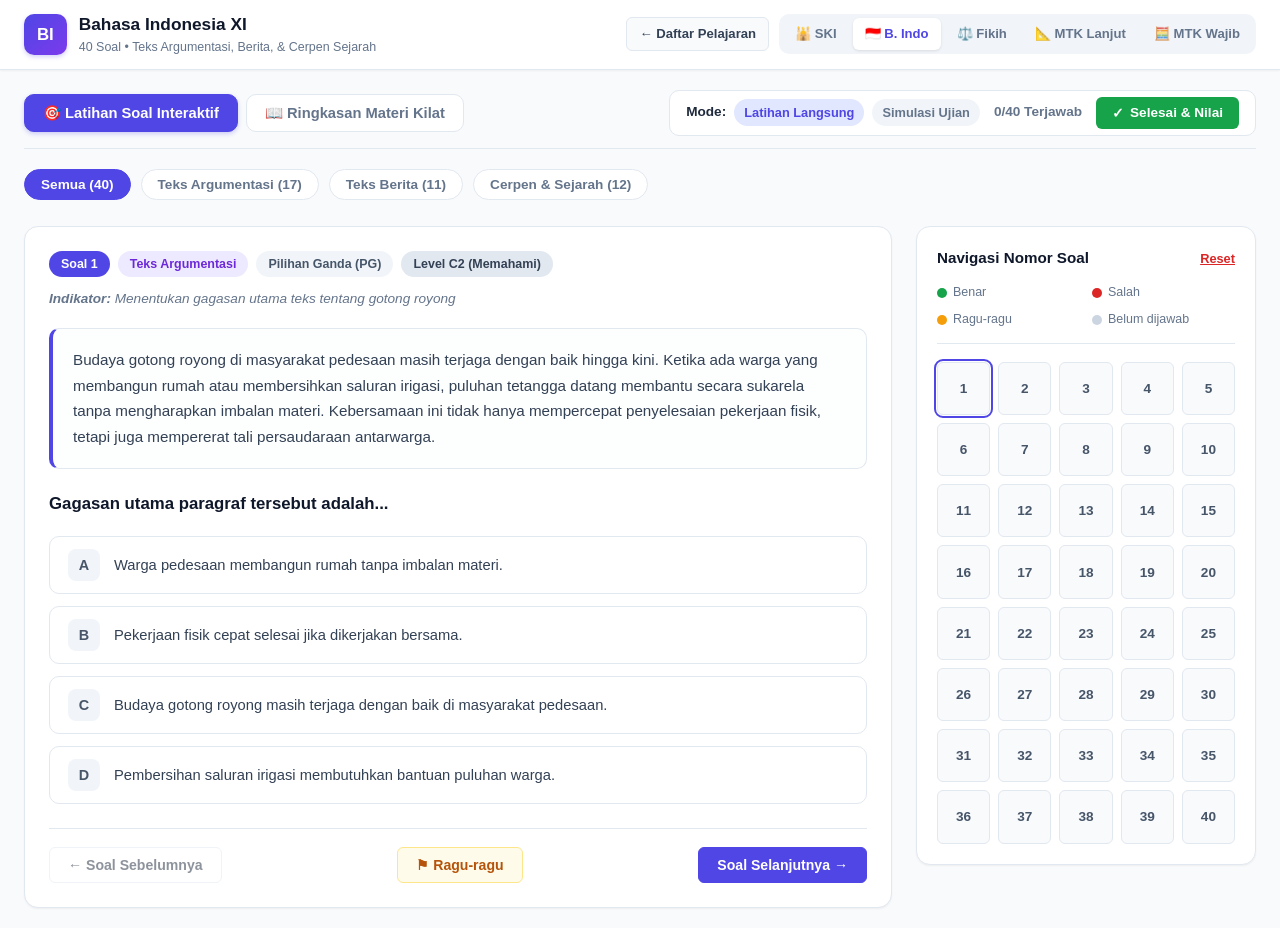
==== commit 77e832a7: "Add files via upload" ====
--- a/bahasa-indonesia.html
+++ b/bahasa-indonesia.html
@@ -23,7 +23,8 @@
         <a href="ski.html" class="subject-btn">🕌 SKI</a>
         <a href="bahasa-indonesia.html" class="subject-btn active">🇮🇩 B. Indo</a>
         <a href="fikih.html" class="subject-btn">⚖️ Fikih</a>
-        <a href="matematika.html" class="subject-btn">📐 MTK</a>
+        <a href="matematika.html" class="subject-btn">📐 MTK Lanjut</a>
+        <a href="matematika-wajib.html" class="subject-btn">🧮 MTK Wajib</a>
       </div>
     </div>
   </header>
